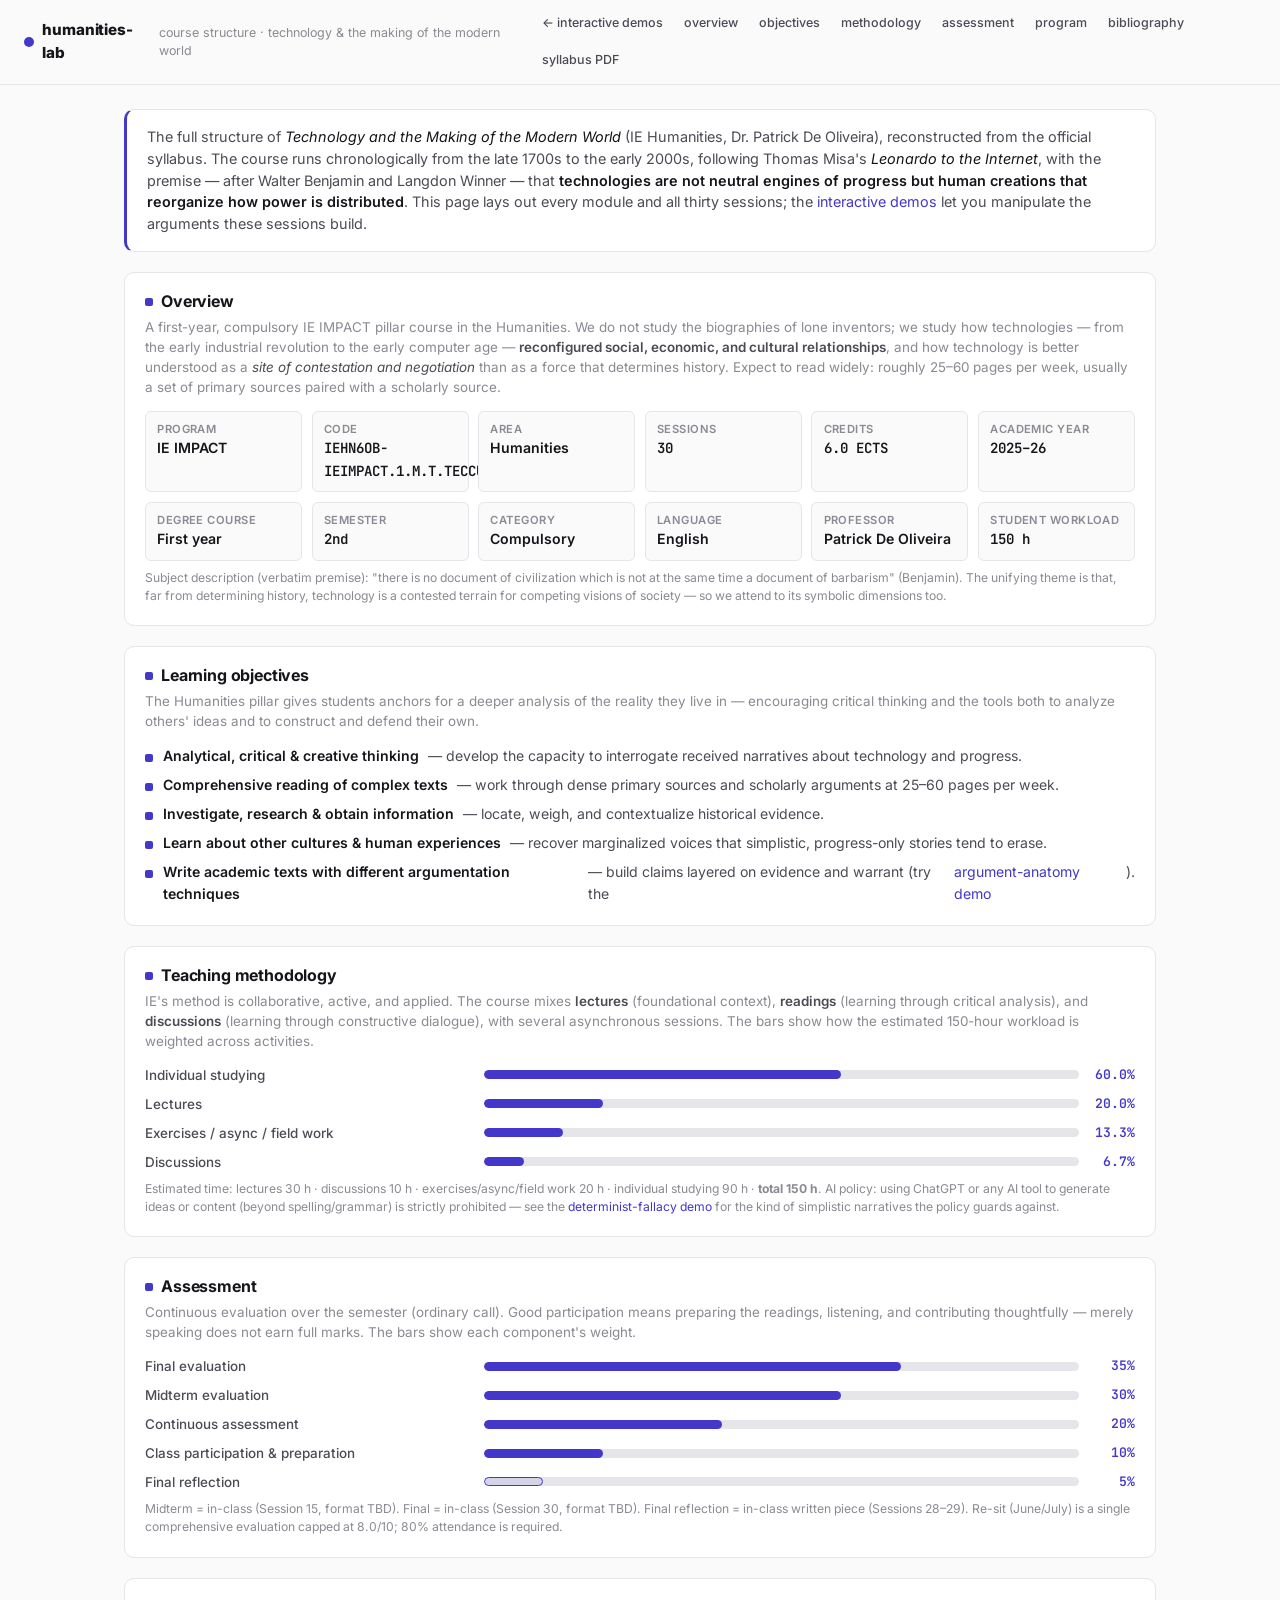
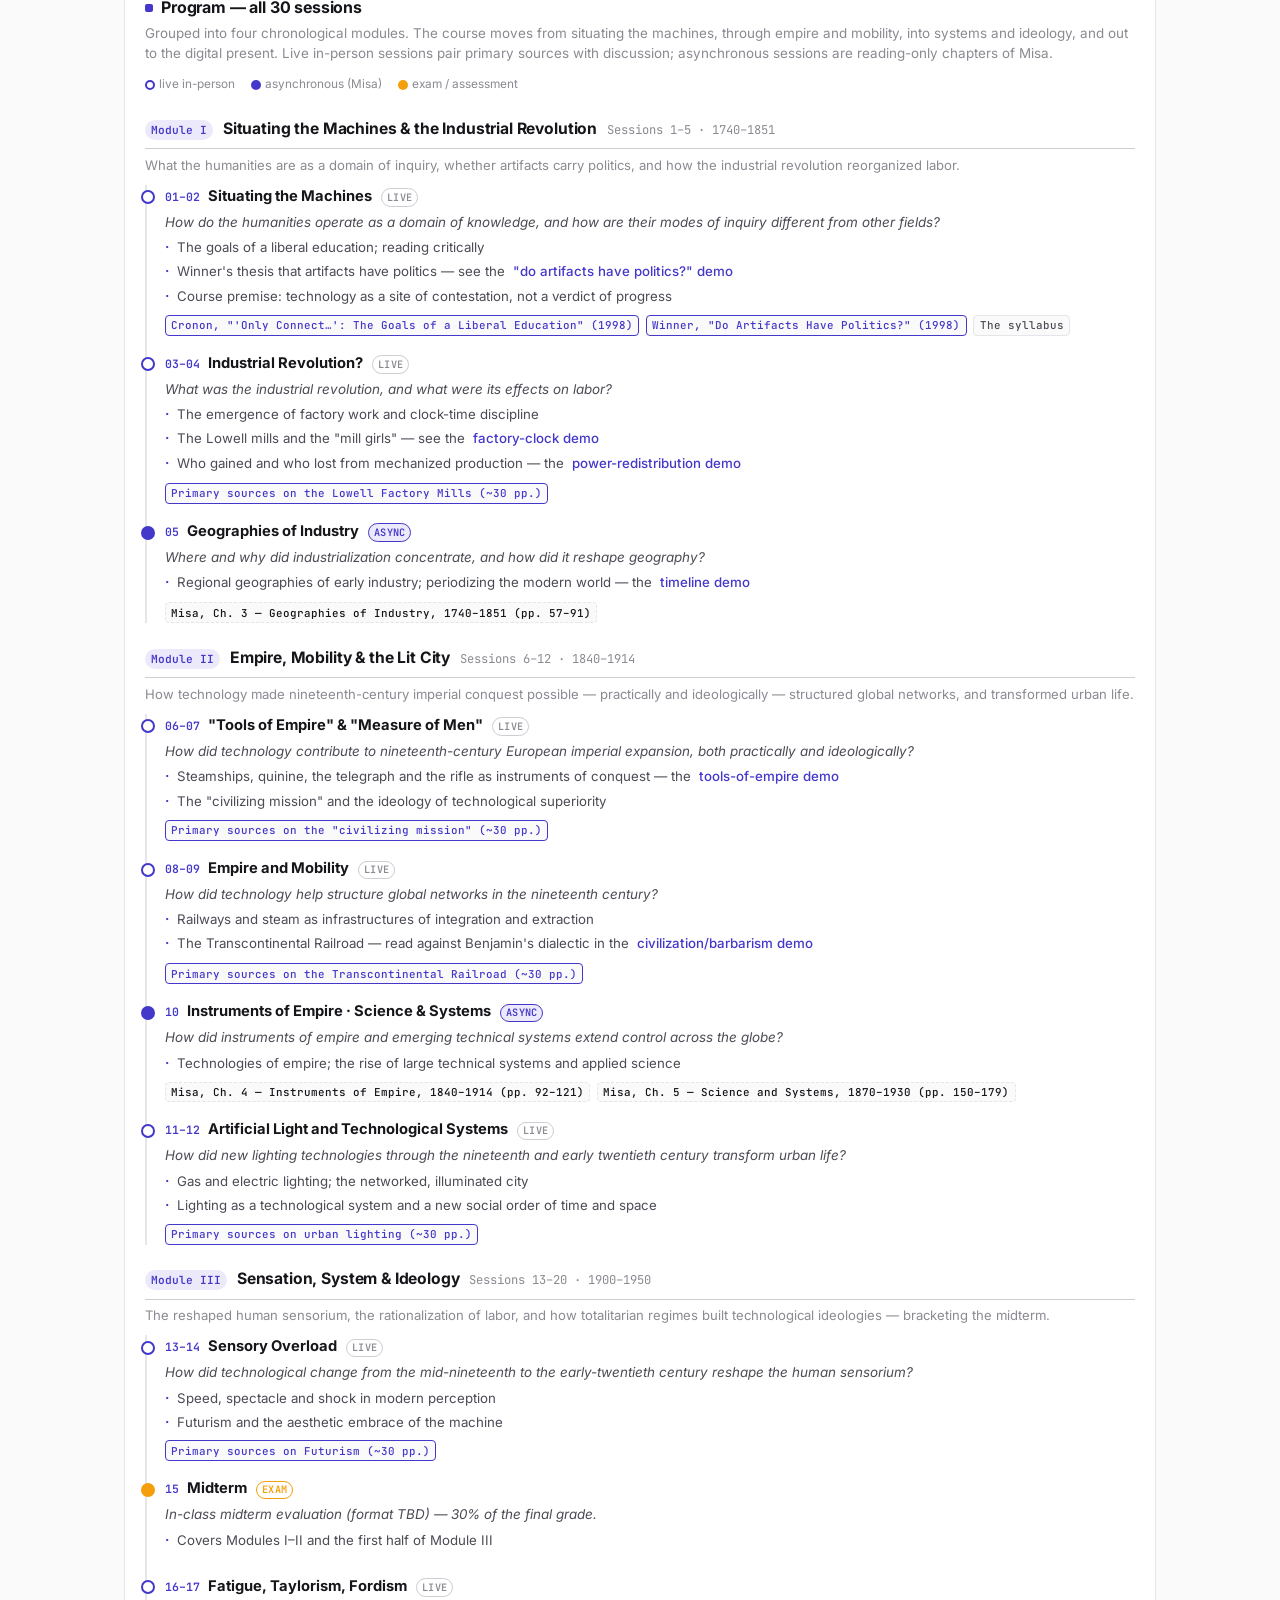
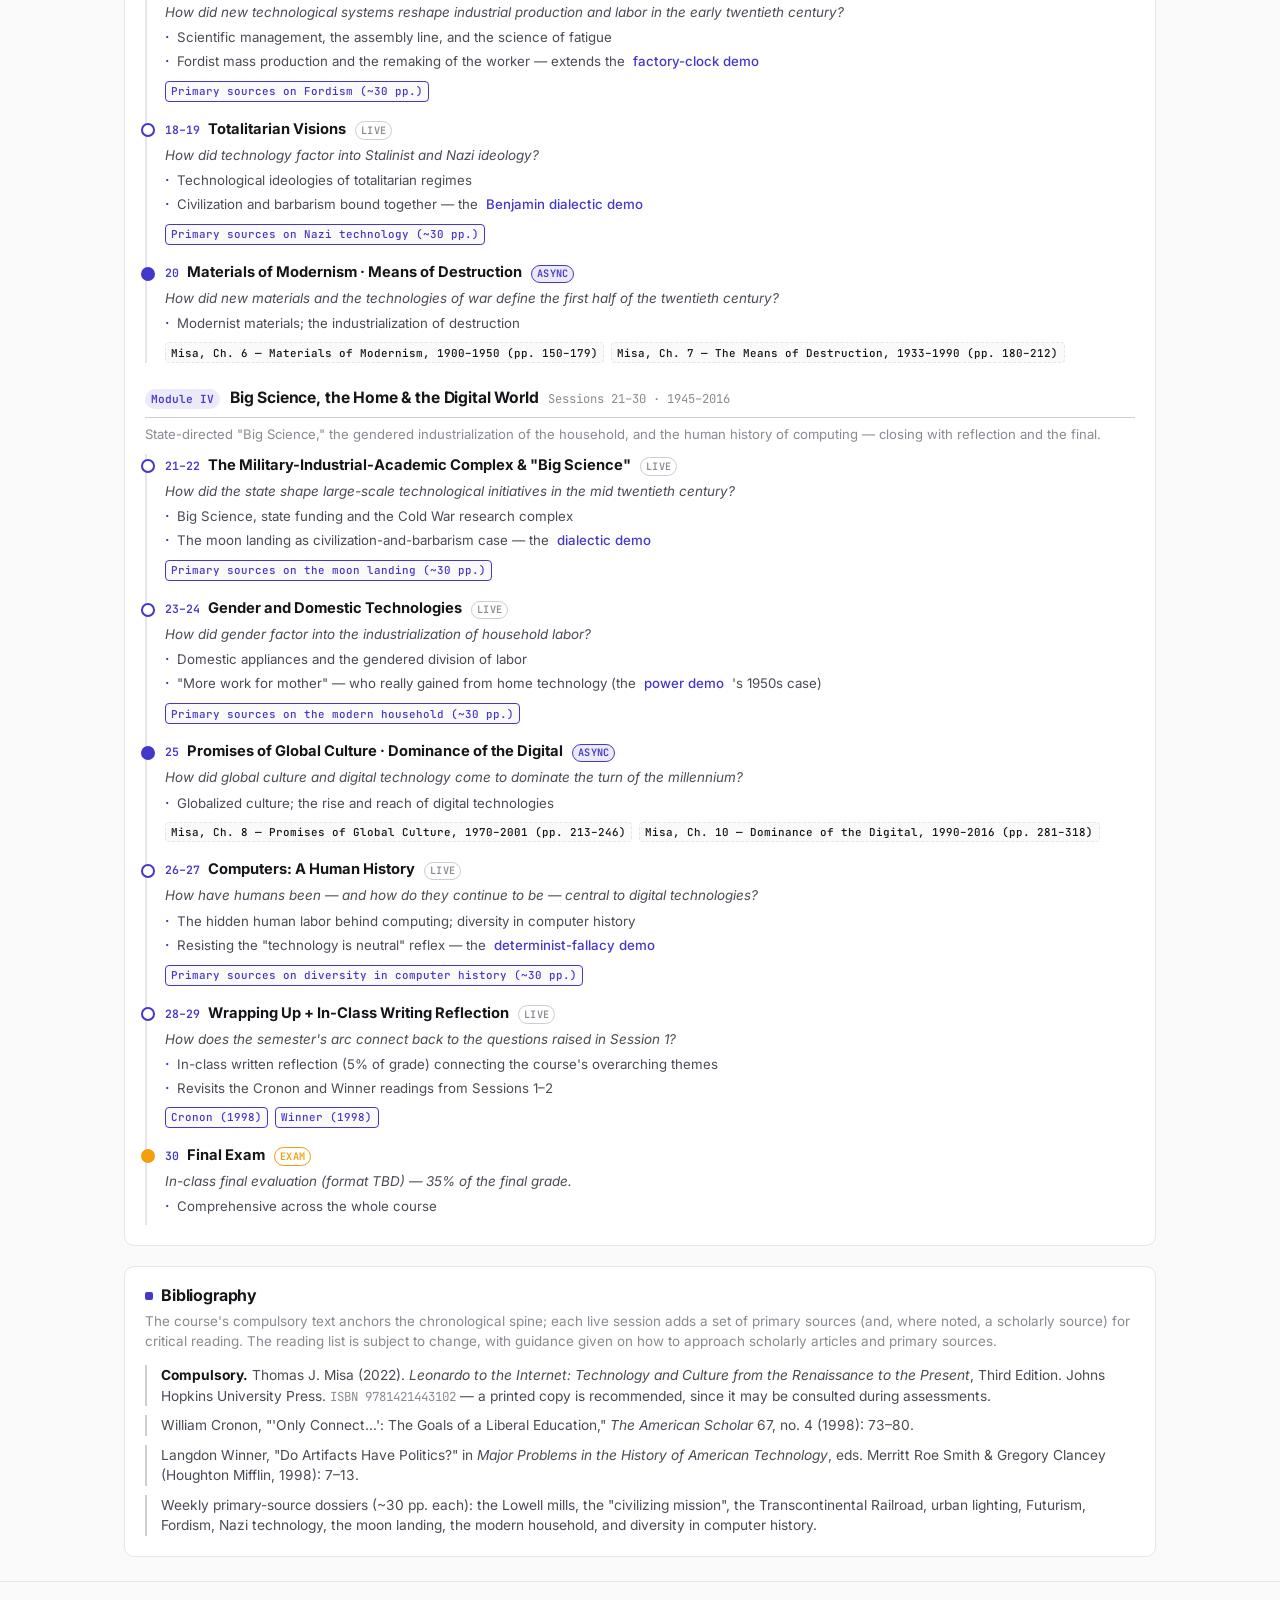
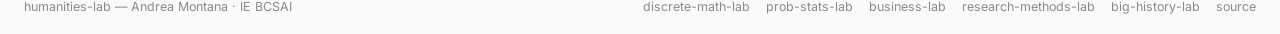
==== course.html @ c7c39fa2 "Add in-depth course-structure page (syllabus-driven)" ====
<!doctype html>
<html lang="en">
  <head>
    <meta charset="UTF-8" />
    <meta name="viewport" content="width=device-width, initial-scale=1.0" />
    <meta name="theme-color" content="#4338CA" />
    <link rel="icon" type="image/svg+xml" href="./favicon.svg" />
    <title>humanities-lab · course structure · technology &amp; the making of the modern world</title>

    <link rel="preconnect" href="https://fonts.googleapis.com" />
    <link rel="preconnect" href="https://fonts.gstatic.com" crossorigin />
    <link href="https://fonts.googleapis.com/css2?family=Inter:wght@400;500;600;700;800&family=JetBrains+Mono:wght@400;500;600&display=swap" rel="stylesheet" />

    <link rel="stylesheet" href="./style.css" />

    <style>
      /* ---- course.html — scoped extensions, reusing :root tokens only ---- */
      .meta-grid {
        display: grid;
        grid-template-columns: repeat(auto-fill, minmax(150px, 1fr));
        gap: 0.6rem;
        margin-top: 0.4rem;
      }
      .meta-cell {
        background: var(--bg);
        border: 1px solid var(--rule);
        border-radius: 6px;
        padding: 0.55rem 0.7rem;
      }
      .meta-cell .k {
        display: block; color: var(--muted);
        font-size: 0.7rem; font-weight: 600;
        text-transform: uppercase; letter-spacing: 0.04em;
      }
      .meta-cell .v { color: var(--ink); font-weight: 600; font-size: 0.88rem; }
      .meta-cell .v.mono { font-family: var(--font-mono); }

      .obj-list { margin: 0.4rem 0 0; padding: 0; list-style: none; display: flex; flex-direction: column; gap: 0.5rem; }
      .obj-list li {
        display: flex; gap: 0.6rem; align-items: baseline;
        color: var(--ink-soft); font-size: 0.88rem;
      }
      .obj-list li::before {
        content: ''; flex: 0 0 auto;
        width: 8px; height: 8px; border-radius: 2px;
        background: var(--accent); transform: translateY(1px);
      }
      .obj-list li strong { color: var(--ink); font-weight: 600; }

      /* weighted bars (methodology + assessment) */
      .bars { display: flex; flex-direction: column; gap: 0.55rem; margin-top: 0.3rem; }
      .bar-row { display: grid; grid-template-columns: minmax(140px, 1.1fr) minmax(0, 2fr) auto; gap: 0.7rem; align-items: center; }
      .bar-row .lbl { color: var(--ink-soft); font-size: 0.84rem; font-weight: 500; }
      .bar-track { background: var(--rule); border-radius: 999px; height: 9px; overflow: hidden; }
      .bar-fill { height: 100%; background: var(--accent); border-radius: 999px; }
      .bar-fill.soft { background: var(--accent-soft); border: 1px solid var(--accent); box-sizing: border-box; }
      .bar-row .pct { font-family: var(--font-mono); font-weight: 600; font-size: 0.82rem; color: var(--accent); min-width: 3.4em; text-align: right; }
      .bar-note { color: var(--muted); font-size: 0.76rem; margin: 0.5rem 0 0; }

      .split { display: grid; grid-template-columns: 1fr 1fr; gap: 1.25rem; }
      @media (max-width: 760px) { .split { grid-template-columns: 1fr; } }
      .split h3 { font-size: 0.82rem; font-weight: 700; color: var(--ink); margin: 0 0 0.5rem; letter-spacing: -0.01em; }

      /* module header inside program */
      .module { margin-top: 1.4rem; }
      .module:first-of-type { margin-top: 0.6rem; }
      .module-head {
        display: flex; align-items: baseline; gap: 0.6rem; flex-wrap: wrap;
        padding-bottom: 0.5rem; margin-bottom: 0.4rem;
        border-bottom: 1px solid var(--rule-h);
      }
      .module-head .mnum {
        font-family: var(--font-mono); font-size: 0.7rem; font-weight: 600;
        color: var(--accent); background: var(--accent-soft);
        padding: 0.15em 0.55em; border-radius: 999px;
      }
      .module-head h3 { font-size: 0.98rem; font-weight: 700; color: var(--ink); margin: 0; letter-spacing: -0.01em; }
      .module-head .mspan { color: var(--muted); font-size: 0.76rem; font-family: var(--font-mono); }
      .module-blurb { color: var(--muted); font-size: 0.82rem; margin: 0 0 0.6rem; }

      /* session timeline */
      .timeline { position: relative; margin: 0; padding: 0 0 0 1.1rem; border-left: 2px solid var(--rule); display: flex; flex-direction: column; gap: 1rem; }
      .sess { position: relative; }
      .sess::before {
        content: ''; position: absolute; left: calc(-1.1rem - 6px); top: 0.35rem;
        width: 10px; height: 10px; border-radius: 999px;
        background: var(--paper); border: 2px solid var(--accent);
      }
      .sess.async::before { background: var(--accent); }
      .sess.exam::before { border-color: var(--warn); background: var(--warn); }
      .sess-head { display: flex; align-items: baseline; gap: 0.55rem; flex-wrap: wrap; }
      .sess-num { font-family: var(--font-mono); font-size: 0.72rem; font-weight: 600; color: var(--accent); }
      .sess-title { font-size: 0.92rem; font-weight: 700; color: var(--ink); }
      .sess-mode {
        font-family: var(--font-mono); font-size: 0.64rem; font-weight: 600;
        text-transform: uppercase; letter-spacing: 0.04em;
        color: var(--muted); border: 1px solid var(--rule-h);
        padding: 0.05em 0.45em; border-radius: 999px;
      }
      .sess-mode.async { color: var(--accent); border-color: var(--accent); background: var(--accent-soft); }
      .sess-mode.exam { color: var(--warn); border-color: var(--warn); }
      .sess-q { color: var(--ink-soft); font-size: 0.84rem; font-style: italic; margin: 0.3rem 0 0.4rem; }
      .topic-list { margin: 0.3rem 0 0.5rem; padding: 0; list-style: none; display: flex; flex-direction: column; gap: 0.25rem; }
      .topic-list li { display: flex; gap: 0.5rem; align-items: baseline; color: var(--ink-soft); font-size: 0.83rem; }
      .topic-list li::before { content: '·'; color: var(--accent); font-weight: 700; }
      .topic-list li a { font-weight: 500; }
      .tags { display: flex; gap: 0.4rem; flex-wrap: wrap; margin-top: 0.35rem; }
      .rtag {
        font-family: var(--font-mono); font-size: 0.68rem; font-weight: 500;
        color: var(--ink-soft); background: var(--bg);
        border: 1px solid var(--rule); border-radius: 4px;
        padding: 0.12em 0.5em;
      }
      .rtag.primary { color: var(--accent); border-color: var(--accent); }
      .rtag.misa { color: var(--ink); border-style: dashed; }

      .legend { display: flex; gap: 1rem; flex-wrap: wrap; margin-top: 0.2rem; }
      .legend span { display: inline-flex; align-items: center; gap: 0.35em; color: var(--muted); font-size: 0.74rem; }
      .legend .swatch { width: 10px; height: 10px; border-radius: 999px; }

      .biblio { margin: 0.3rem 0 0; padding: 0; list-style: none; display: flex; flex-direction: column; gap: 0.55rem; }
      .biblio li { color: var(--ink-soft); font-size: 0.86rem; padding-left: 0.9rem; border-left: 2px solid var(--rule-h); }
      .biblio li strong { color: var(--ink); }
      .biblio .isbn { font-family: var(--font-mono); color: var(--muted); font-size: 0.78rem; }
    </style>
  </head>
  <body>
    <header>
      <div class="title">
        <span class="dot"></span><strong>humanities-lab</strong>
        <span class="sub">course structure · technology &amp; the making of the modern world</span>
      </div>
      <nav>
        <a href="./index.html">← interactive demos</a>
        <a href="#overview">overview</a>
        <a href="#objectives">objectives</a>
        <a href="#methodology">methodology</a>
        <a href="#assessment">assessment</a>
        <a href="#program">program</a>
        <a href="#bibliography">bibliography</a>
        <a href="./SYLLABUS.pdf" target="_blank">syllabus PDF</a>
      </nav>
    </header>

    <main>
      <p class="intro">
        The full structure of <em>Technology and the Making of the Modern World</em>
        (IE Humanities, Dr. Patrick De Oliveira), reconstructed from the official syllabus.
        The course runs chronologically from the late 1700s to the early 2000s, following Thomas Misa's
        <em>Leonardo to the Internet</em>, with the premise — after Walter Benjamin and Langdon Winner — that
        <strong>technologies are not neutral engines of progress but human creations that reorganize how power is distributed</strong>.
        This page lays out every module and all thirty sessions; the
        <a href="./index.html">interactive demos</a> let you manipulate the arguments these sessions build.
      </p>

      <!-- (a) OVERVIEW + META ------------------------------------------------ -->
      <section class="demo" id="overview">
        <h2>Overview</h2>
        <p class="cap">A first-year, compulsory IE IMPACT pillar course in the Humanities. We do not study the
          biographies of lone inventors; we study how technologies — from the early industrial revolution to the
          early computer age — <strong>reconfigured social, economic, and cultural relationships</strong>, and how
          technology is better understood as a <em>site of contestation and negotiation</em> than as a force that
          determines history. Expect to read widely: roughly 25–60 pages per week, usually a set of primary
          sources paired with a scholarly source.</p>
        <div class="meta-grid">
          <div class="meta-cell"><span class="k">Program</span><span class="v">IE IMPACT</span></div>
          <div class="meta-cell"><span class="k">Code</span><span class="v mono">IEHN6OB-IEIMPACT.1.M.T.TECCUL</span></div>
          <div class="meta-cell"><span class="k">Area</span><span class="v">Humanities</span></div>
          <div class="meta-cell"><span class="k">Sessions</span><span class="v mono">30</span></div>
          <div class="meta-cell"><span class="k">Credits</span><span class="v mono">6.0 ECTS</span></div>
          <div class="meta-cell"><span class="k">Academic year</span><span class="v mono">2025–26</span></div>
          <div class="meta-cell"><span class="k">Degree course</span><span class="v">First year</span></div>
          <div class="meta-cell"><span class="k">Semester</span><span class="v mono">2nd</span></div>
          <div class="meta-cell"><span class="k">Category</span><span class="v">Compulsory</span></div>
          <div class="meta-cell"><span class="k">Language</span><span class="v">English</span></div>
          <div class="meta-cell"><span class="k">Professor</span><span class="v">Patrick De Oliveira</span></div>
          <div class="meta-cell"><span class="k">Student workload</span><span class="v mono">150 h</span></div>
        </div>
        <p class="bar-note">Subject description (verbatim premise): "there is no document of civilization which is not at
          the same time a document of barbarism" (Benjamin). The unifying theme is that, far from determining history,
          technology is a contested terrain for competing visions of society — so we attend to its symbolic dimensions too.</p>
      </section>

      <!-- (b) LEARNING OBJECTIVES -------------------------------------------- -->
      <section class="demo" id="objectives">
        <h2>Learning objectives</h2>
        <p class="cap">The Humanities pillar gives students anchors for a deeper analysis of the reality they live in —
          encouraging critical thinking and the tools both to analyze others' ideas and to construct and defend their own.</p>
        <ul class="obj-list">
          <li><strong>Analytical, critical &amp; creative thinking</strong> — develop the capacity to interrogate
            received narratives about technology and progress.</li>
          <li><strong>Comprehensive reading of complex texts</strong> — work through dense primary sources and
            scholarly arguments at 25–60 pages per week.</li>
          <li><strong>Investigate, research &amp; obtain information</strong> — locate, weigh, and contextualize
            historical evidence.</li>
          <li><strong>Learn about other cultures &amp; human experiences</strong> — recover marginalized voices that
            simplistic, progress-only stories tend to erase.</li>
          <li><strong>Write academic texts with different argumentation techniques</strong> — build claims layered on
            evidence and warrant (try the <a href="./index.html#argument">argument-anatomy demo</a>).</li>
        </ul>
      </section>

      <!-- (c) METHODOLOGY + ASSESSMENT --------------------------------------- -->
      <section class="demo" id="methodology">
        <h2>Teaching methodology</h2>
        <p class="cap">IE's method is collaborative, active, and applied. The course mixes <strong>lectures</strong>
          (foundational context), <strong>readings</strong> (learning through critical analysis), and
          <strong>discussions</strong> (learning through constructive dialogue), with several asynchronous sessions.
          The bars show how the estimated 150-hour workload is weighted across activities.</p>
        <div class="bars">
          <div class="bar-row"><span class="lbl">Individual studying</span>
            <div class="bar-track"><div class="bar-fill" style="width:60%"></div></div><span class="pct">60.0%</span></div>
          <div class="bar-row"><span class="lbl">Lectures</span>
            <div class="bar-track"><div class="bar-fill" style="width:20%"></div></div><span class="pct">20.0%</span></div>
          <div class="bar-row"><span class="lbl">Exercises / async / field work</span>
            <div class="bar-track"><div class="bar-fill" style="width:13.3%"></div></div><span class="pct">13.3%</span></div>
          <div class="bar-row"><span class="lbl">Discussions</span>
            <div class="bar-track"><div class="bar-fill" style="width:6.7%"></div></div><span class="pct">6.7%</span></div>
        </div>
        <p class="bar-note">Estimated time: lectures 30 h · discussions 10 h · exercises/async/field work 20 h ·
          individual studying 90 h · <strong>total 150 h</strong>. AI policy: using ChatGPT or any AI tool to generate
          ideas or content (beyond spelling/grammar) is strictly prohibited — see the
          <a href="./index.html#fallacy">determinist-fallacy demo</a> for the kind of simplistic narratives the policy guards against.</p>
      </section>

      <section class="demo" id="assessment">
        <h2>Assessment</h2>
        <p class="cap">Continuous evaluation over the semester (ordinary call). Good participation means preparing the
          readings, listening, and contributing thoughtfully — merely speaking does not earn full marks. The bars show
          each component's weight.</p>
        <div class="bars">
          <div class="bar-row"><span class="lbl">Final evaluation</span>
            <div class="bar-track"><div class="bar-fill" style="width:70%"></div></div><span class="pct">35%</span></div>
          <div class="bar-row"><span class="lbl">Midterm evaluation</span>
            <div class="bar-track"><div class="bar-fill" style="width:60%"></div></div><span class="pct">30%</span></div>
          <div class="bar-row"><span class="lbl">Continuous assessment</span>
            <div class="bar-track"><div class="bar-fill" style="width:40%"></div></div><span class="pct">20%</span></div>
          <div class="bar-row"><span class="lbl">Class participation &amp; preparation</span>
            <div class="bar-track"><div class="bar-fill" style="width:20%"></div></div><span class="pct">10%</span></div>
          <div class="bar-row"><span class="lbl">Final reflection</span>
            <div class="bar-track"><div class="bar-fill soft" style="width:10%"></div></div><span class="pct">5%</span></div>
        </div>
        <p class="bar-note">Midterm = in-class (Session 15, format TBD). Final = in-class (Session 30, format TBD).
          Final reflection = in-class written piece (Sessions 28–29). Re-sit (June/July) is a single comprehensive
          evaluation capped at 8.0/10; 80% attendance is required.</p>
      </section>

      <!-- (d) FULL PROGRAM --------------------------------------------------- -->
      <section class="demo" id="program">
        <h2>Program — all 30 sessions</h2>
        <p class="cap">Grouped into four chronological modules. The course moves from situating the machines, through
          empire and mobility, into systems and ideology, and out to the digital present. Live in-person sessions
          pair primary sources with discussion; asynchronous sessions are reading-only chapters of Misa.</p>
        <div class="legend">
          <span><span class="swatch" style="border:2px solid var(--accent);background:var(--paper)"></span>live in-person</span>
          <span><span class="swatch" style="background:var(--accent)"></span>asynchronous (Misa)</span>
          <span><span class="swatch" style="background:var(--warn)"></span>exam / assessment</span>
        </div>

        <!-- MODULE I -->
        <div class="module">
          <div class="module-head">
            <span class="mnum">Module I</span>
            <h3>Situating the Machines &amp; the Industrial Revolution</h3>
            <span class="mspan">Sessions 1–5 · 1740–1851</span>
          </div>
          <p class="module-blurb">What the humanities are as a domain of inquiry, whether artifacts carry politics, and
            how the industrial revolution reorganized labor.</p>
          <div class="timeline">
            <div class="sess">
              <div class="sess-head"><span class="sess-num">01–02</span><span class="sess-title">Situating the Machines</span><span class="sess-mode">live</span></div>
              <p class="sess-q">How do the humanities operate as a domain of knowledge, and how are their modes of inquiry different from other fields?</p>
              <ul class="topic-list">
                <li>The goals of a liberal education; reading critically</li>
                <li>Winner's thesis that artifacts have politics — see the <a href="./index.html#politics">"do artifacts have politics?" demo</a></li>
                <li>Course premise: technology as a site of contestation, not a verdict of progress</li>
              </ul>
              <div class="tags">
                <span class="rtag primary">Cronon, "'Only Connect…': The Goals of a Liberal Education" (1998)</span>
                <span class="rtag primary">Winner, "Do Artifacts Have Politics?" (1998)</span>
                <span class="rtag">The syllabus</span>
              </div>
            </div>
            <div class="sess">
              <div class="sess-head"><span class="sess-num">03–04</span><span class="sess-title">Industrial Revolution?</span><span class="sess-mode">live</span></div>
              <p class="sess-q">What was the industrial revolution, and what were its effects on labor?</p>
              <ul class="topic-list">
                <li>The emergence of factory work and clock-time discipline</li>
                <li>The Lowell mills and the "mill girls" — see the <a href="./index.html#labor">factory-clock demo</a></li>
                <li>Who gained and who lost from mechanized production — the <a href="./index.html#power">power-redistribution demo</a></li>
              </ul>
              <div class="tags"><span class="rtag primary">Primary sources on the Lowell Factory Mills (~30 pp.)</span></div>
            </div>
            <div class="sess async">
              <div class="sess-head"><span class="sess-num">05</span><span class="sess-title">Geographies of Industry</span><span class="sess-mode async">async</span></div>
              <p class="sess-q">Where and why did industrialization concentrate, and how did it reshape geography?</p>
              <ul class="topic-list">
                <li>Regional geographies of early industry; periodizing the modern world — the <a href="./index.html#timeline">timeline demo</a></li>
              </ul>
              <div class="tags"><span class="rtag misa">Misa, Ch. 3 — Geographies of Industry, 1740–1851 (pp. 57–91)</span></div>
            </div>
          </div>
        </div>

        <!-- MODULE II -->
        <div class="module">
          <div class="module-head">
            <span class="mnum">Module II</span>
            <h3>Empire, Mobility &amp; the Lit City</h3>
            <span class="mspan">Sessions 6–12 · 1840–1914</span>
          </div>
          <p class="module-blurb">How technology made nineteenth-century imperial conquest possible — practically and
            ideologically — structured global networks, and transformed urban life.</p>
          <div class="timeline">
            <div class="sess">
              <div class="sess-head"><span class="sess-num">06–07</span><span class="sess-title">"Tools of Empire" &amp; "Measure of Men"</span><span class="sess-mode">live</span></div>
              <p class="sess-q">How did technology contribute to nineteenth-century European imperial expansion, both practically and ideologically?</p>
              <ul class="topic-list">
                <li>Steamships, quinine, the telegraph and the rifle as instruments of conquest — the <a href="./index.html#empire">tools-of-empire demo</a></li>
                <li>The "civilizing mission" and the ideology of technological superiority</li>
              </ul>
              <div class="tags"><span class="rtag primary">Primary sources on the "civilizing mission" (~30 pp.)</span></div>
            </div>
            <div class="sess">
              <div class="sess-head"><span class="sess-num">08–09</span><span class="sess-title">Empire and Mobility</span><span class="sess-mode">live</span></div>
              <p class="sess-q">How did technology help structure global networks in the nineteenth century?</p>
              <ul class="topic-list">
                <li>Railways and steam as infrastructures of integration and extraction</li>
                <li>The Transcontinental Railroad — read against Benjamin's dialectic in the <a href="./index.html#dialectic">civilization/barbarism demo</a></li>
              </ul>
              <div class="tags"><span class="rtag primary">Primary sources on the Transcontinental Railroad (~30 pp.)</span></div>
            </div>
            <div class="sess async">
              <div class="sess-head"><span class="sess-num">10</span><span class="sess-title">Instruments of Empire · Science &amp; Systems</span><span class="sess-mode async">async</span></div>
              <p class="sess-q">How did instruments of empire and emerging technical systems extend control across the globe?</p>
              <ul class="topic-list">
                <li>Technologies of empire; the rise of large technical systems and applied science</li>
              </ul>
              <div class="tags">
                <span class="rtag misa">Misa, Ch. 4 — Instruments of Empire, 1840–1914 (pp. 92–121)</span>
                <span class="rtag misa">Misa, Ch. 5 — Science and Systems, 1870–1930 (pp. 150–179)</span>
              </div>
            </div>
            <div class="sess">
              <div class="sess-head"><span class="sess-num">11–12</span><span class="sess-title">Artificial Light and Technological Systems</span><span class="sess-mode">live</span></div>
              <p class="sess-q">How did new lighting technologies through the nineteenth and early twentieth century transform urban life?</p>
              <ul class="topic-list">
                <li>Gas and electric lighting; the networked, illuminated city</li>
                <li>Lighting as a technological system and a new social order of time and space</li>
              </ul>
              <div class="tags"><span class="rtag primary">Primary sources on urban lighting (~30 pp.)</span></div>
            </div>
          </div>
        </div>

        <!-- MODULE III -->
        <div class="module">
          <div class="module-head">
            <span class="mnum">Module III</span>
            <h3>Sensation, System &amp; Ideology</h3>
            <span class="mspan">Sessions 13–20 · 1900–1950</span>
          </div>
          <p class="module-blurb">The reshaped human sensorium, the rationalization of labor, and how totalitarian
            regimes built technological ideologies — bracketing the midterm.</p>
          <div class="timeline">
            <div class="sess">
              <div class="sess-head"><span class="sess-num">13–14</span><span class="sess-title">Sensory Overload</span><span class="sess-mode">live</span></div>
              <p class="sess-q">How did technological change from the mid-nineteenth to the early-twentieth century reshape the human sensorium?</p>
              <ul class="topic-list">
                <li>Speed, spectacle and shock in modern perception</li>
                <li>Futurism and the aesthetic embrace of the machine</li>
              </ul>
              <div class="tags"><span class="rtag primary">Primary sources on Futurism (~30 pp.)</span></div>
            </div>
            <div class="sess exam">
              <div class="sess-head"><span class="sess-num">15</span><span class="sess-title">Midterm</span><span class="sess-mode exam">exam</span></div>
              <p class="sess-q">In-class midterm evaluation (format TBD) — 30% of the final grade.</p>
              <ul class="topic-list">
                <li>Covers Modules I–II and the first half of Module III</li>
              </ul>
            </div>
            <div class="sess">
              <div class="sess-head"><span class="sess-num">16–17</span><span class="sess-title">Fatigue, Taylorism, Fordism</span><span class="sess-mode">live</span></div>
              <p class="sess-q">How did new technological systems reshape industrial production and labor in the early twentieth century?</p>
              <ul class="topic-list">
                <li>Scientific management, the assembly line, and the science of fatigue</li>
                <li>Fordist mass production and the remaking of the worker — extends the <a href="./index.html#labor">factory-clock demo</a></li>
              </ul>
              <div class="tags"><span class="rtag primary">Primary sources on Fordism (~30 pp.)</span></div>
            </div>
            <div class="sess">
              <div class="sess-head"><span class="sess-num">18–19</span><span class="sess-title">Totalitarian Visions</span><span class="sess-mode">live</span></div>
              <p class="sess-q">How did technology factor into Stalinist and Nazi ideology?</p>
              <ul class="topic-list">
                <li>Technological ideologies of totalitarian regimes</li>
                <li>Civilization and barbarism bound together — the <a href="./index.html#dialectic">Benjamin dialectic demo</a></li>
              </ul>
              <div class="tags"><span class="rtag primary">Primary sources on Nazi technology (~30 pp.)</span></div>
            </div>
            <div class="sess async">
              <div class="sess-head"><span class="sess-num">20</span><span class="sess-title">Materials of Modernism · Means of Destruction</span><span class="sess-mode async">async</span></div>
              <p class="sess-q">How did new materials and the technologies of war define the first half of the twentieth century?</p>
              <ul class="topic-list">
                <li>Modernist materials; the industrialization of destruction</li>
              </ul>
              <div class="tags">
                <span class="rtag misa">Misa, Ch. 6 — Materials of Modernism, 1900–1950 (pp. 150–179)</span>
                <span class="rtag misa">Misa, Ch. 7 — The Means of Destruction, 1933–1990 (pp. 180–212)</span>
              </div>
            </div>
          </div>
        </div>

        <!-- MODULE IV -->
        <div class="module">
          <div class="module-head">
            <span class="mnum">Module IV</span>
            <h3>Big Science, the Home &amp; the Digital World</h3>
            <span class="mspan">Sessions 21–30 · 1945–2016</span>
          </div>
          <p class="module-blurb">State-directed "Big Science," the gendered industrialization of the household, and the
            human history of computing — closing with reflection and the final.</p>
          <div class="timeline">
            <div class="sess">
              <div class="sess-head"><span class="sess-num">21–22</span><span class="sess-title">The Military-Industrial-Academic Complex &amp; "Big Science"</span><span class="sess-mode">live</span></div>
              <p class="sess-q">How did the state shape large-scale technological initiatives in the mid twentieth century?</p>
              <ul class="topic-list">
                <li>Big Science, state funding and the Cold War research complex</li>
                <li>The moon landing as civilization-and-barbarism case — the <a href="./index.html#dialectic">dialectic demo</a></li>
              </ul>
              <div class="tags"><span class="rtag primary">Primary sources on the moon landing (~30 pp.)</span></div>
            </div>
            <div class="sess">
              <div class="sess-head"><span class="sess-num">23–24</span><span class="sess-title">Gender and Domestic Technologies</span><span class="sess-mode">live</span></div>
              <p class="sess-q">How did gender factor into the industrialization of household labor?</p>
              <ul class="topic-list">
                <li>Domestic appliances and the gendered division of labor</li>
                <li>"More work for mother" — who really gained from home technology (the <a href="./index.html#power">power demo</a>'s 1950s case)</li>
              </ul>
              <div class="tags"><span class="rtag primary">Primary sources on the modern household (~30 pp.)</span></div>
            </div>
            <div class="sess async">
              <div class="sess-head"><span class="sess-num">25</span><span class="sess-title">Promises of Global Culture · Dominance of the Digital</span><span class="sess-mode async">async</span></div>
              <p class="sess-q">How did global culture and digital technology come to dominate the turn of the millennium?</p>
              <ul class="topic-list">
                <li>Globalized culture; the rise and reach of digital technologies</li>
              </ul>
              <div class="tags">
                <span class="rtag misa">Misa, Ch. 8 — Promises of Global Culture, 1970–2001 (pp. 213–246)</span>
                <span class="rtag misa">Misa, Ch. 10 — Dominance of the Digital, 1990–2016 (pp. 281–318)</span>
              </div>
            </div>
            <div class="sess">
              <div class="sess-head"><span class="sess-num">26–27</span><span class="sess-title">Computers: A Human History</span><span class="sess-mode">live</span></div>
              <p class="sess-q">How have humans been — and how do they continue to be — central to digital technologies?</p>
              <ul class="topic-list">
                <li>The hidden human labor behind computing; diversity in computer history</li>
                <li>Resisting the "technology is neutral" reflex — the <a href="./index.html#fallacy">determinist-fallacy demo</a></li>
              </ul>
              <div class="tags"><span class="rtag primary">Primary sources on diversity in computer history (~30 pp.)</span></div>
            </div>
            <div class="sess">
              <div class="sess-head"><span class="sess-num">28–29</span><span class="sess-title">Wrapping Up + In-Class Writing Reflection</span><span class="sess-mode">live</span></div>
              <p class="sess-q">How does the semester's arc connect back to the questions raised in Session 1?</p>
              <ul class="topic-list">
                <li>In-class written reflection (5% of grade) connecting the course's overarching themes</li>
                <li>Revisits the Cronon and Winner readings from Sessions 1–2</li>
              </ul>
              <div class="tags">
                <span class="rtag primary">Cronon (1998)</span>
                <span class="rtag primary">Winner (1998)</span>
              </div>
            </div>
            <div class="sess exam">
              <div class="sess-head"><span class="sess-num">30</span><span class="sess-title">Final Exam</span><span class="sess-mode exam">exam</span></div>
              <p class="sess-q">In-class final evaluation (format TBD) — 35% of the final grade.</p>
              <ul class="topic-list">
                <li>Comprehensive across the whole course</li>
              </ul>
            </div>
          </div>
        </div>
      </section>

      <!-- BIBLIOGRAPHY ------------------------------------------------------- -->
      <section class="demo" id="bibliography">
        <h2>Bibliography</h2>
        <p class="cap">The course's compulsory text anchors the chronological spine; each live session adds a set of
          primary sources (and, where noted, a scholarly source) for critical reading. The reading list is subject to
          change, with guidance given on how to approach scholarly articles and primary sources.</p>
        <ul class="biblio">
          <li><strong>Compulsory.</strong> Thomas J. Misa (2022). <em>Leonardo to the Internet: Technology and Culture
            from the Renaissance to the Present</em>, Third Edition. Johns Hopkins University Press.
            <span class="isbn">ISBN 9781421443102</span> — a printed copy is recommended, since it may be consulted during assessments.</li>
          <li>William Cronon, "'Only Connect…': The Goals of a Liberal Education," <em>The American Scholar</em> 67, no. 4 (1998): 73–80.</li>
          <li>Langdon Winner, "Do Artifacts Have Politics?" in <em>Major Problems in the History of American Technology</em>,
            eds. Merritt Roe Smith &amp; Gregory Clancey (Houghton Mifflin, 1998): 7–13.</li>
          <li>Weekly primary-source dossiers (~30 pp. each): the Lowell mills, the "civilizing mission", the
            Transcontinental Railroad, urban lighting, Futurism, Fordism, Nazi technology, the moon landing,
            the modern household, and diversity in computer history.</li>
        </ul>
      </section>
    </main>

    <footer>
      <span>humanities-lab — Andrea Montana · IE BCSAI</span>
      <span class="more">
        <a href="https://github.com/andreaisabelmontana/discrete-math-lab" target="_blank">discrete-math-lab</a>
        <a href="https://github.com/andreaisabelmontana/prob-stats-lab" target="_blank">prob-stats-lab</a>
        <a href="https://github.com/andreaisabelmontana/business-lab" target="_blank">business-lab</a>
        <a href="https://github.com/andreaisabelmontana/research-methods-lab" target="_blank">research-methods-lab</a>
        <a href="https://github.com/andreaisabelmontana/big-history-lab" target="_blank">big-history-lab</a>
        <a href="https://github.com/andreaisabelmontana/humanities-lab" target="_blank">source</a>
      </span>
    </footer>
  </body>
</html>
---- style.css ----
/* ============================================================
   humanities-lab · the *-lab series design language.
   Minimal: paper white, charcoal ink, one accent, monospace numerics.
   ============================================================ */
:root {
  --bg:       #FAFAFA;
  --paper:    #FFFFFF;
  --ink:      #15151A;
  --ink-soft: #4B4B55;
  --muted:    #8A8A92;
  --rule:     #E5E5EA;
  --rule-h:   #CDCDD4;
  --accent:   #4338CA;
  --accent-soft: rgba(67, 56, 202, 0.10);
  --good:     #16A34A;
  --warn:     #F59E0B;
  --bad:      #DC2626;

  --font-sans: 'Inter', -apple-system, BlinkMacSystemFont, 'Segoe UI', Roboto, sans-serif;
  --font-mono: 'JetBrains Mono', ui-monospace, Menlo, Consolas, monospace;
}

* { box-sizing: border-box; }
html, body { margin: 0; padding: 0; background: var(--bg); color: var(--ink); font-family: var(--font-sans); -webkit-font-smoothing: antialiased; }
body { font-size: 15px; line-height: 1.5; }

a { color: var(--accent); text-decoration: none; border-bottom: 1px dotted transparent; transition: border-color 120ms; }
a:hover { border-bottom-color: var(--accent); }

/* HEADER */
header {
  position: sticky; top: 0; z-index: 30;
  display: flex; align-items: center; justify-content: space-between;
  gap: 1rem; padding: 0.75rem 1.5rem;
  background: rgba(250,250,250,0.92);
  backdrop-filter: saturate(140%) blur(8px);
  border-bottom: 1px solid var(--rule);
}
.title { display: flex; align-items: center; gap: 0.55rem; font-size: 0.95rem; }
.title .dot { width: 10px; height: 10px; border-radius: 999px; background: var(--accent); }
.title strong { font-weight: 800; letter-spacing: -0.01em; }
.title .sub { color: var(--muted); font-size: 0.78rem; }
nav { display: flex; gap: 0.85rem; flex-wrap: wrap; }
nav a {
  color: var(--ink-soft); font-size: 0.78rem; font-weight: 500;
  padding: 0.15em 0.3em;
  border-bottom: 1px dotted transparent;
}
nav a:hover { color: var(--accent); border-bottom-color: var(--accent); }

main { max-width: 1080px; margin: 0 auto; padding: 1.5rem; display: flex; flex-direction: column; gap: 1.25rem; }

/* INTRO */
.intro {
  background: var(--paper);
  border: 1px solid var(--rule);
  border-left: 3px solid var(--accent);
  border-radius: 10px;
  padding: 1rem 1.25rem;
  margin: 0;
  color: var(--ink-soft);
  font-size: 0.9rem;
}
.intro strong { color: var(--ink); font-weight: 600; }
.intro em { color: var(--ink); }

/* DEMO CARD */
.demo {
  background: var(--paper);
  border: 1px solid var(--rule);
  border-radius: 10px;
  padding: 1rem 1.25rem 1.25rem;
}
.demo h2 {
  font-size: 1rem; font-weight: 700; letter-spacing: -0.01em;
  margin: 0 0 0.25rem;
  color: var(--ink);
}
.demo h2::before {
  content: ''; display: inline-block;
  width: 8px; height: 8px; border-radius: 2px;
  background: var(--accent);
  margin-right: 0.5em; transform: translateY(-1px);
}
.cap { color: var(--muted); font-size: 0.84rem; margin: 0 0 0.85rem; }
.cap strong { color: var(--ink-soft); font-weight: 600; }
.cap em { color: var(--ink-soft); }

.row {
  display: grid; grid-template-columns: minmax(0, 1.5fr) minmax(220px, 1fr);
  gap: 1rem;
}
@media (max-width: 760px) { .row { grid-template-columns: 1fr; } }

.canvas-wrap {
  background: var(--paper);
  border: 1px solid var(--rule);
  border-radius: 6px;
  overflow: hidden;
}
canvas { display: block; width: 100%; height: auto; }

.ctrls {
  display: flex; flex-direction: column; gap: 0.65rem;
  font-size: 0.84rem;
}
.ctrls label {
  display: flex; flex-direction: column; gap: 0.25rem;
  color: var(--ink-soft);
  font-weight: 500;
}
.ctrls label .mono { color: var(--ink); font-weight: 600; font-size: 0.86rem; }
.ctrls label.check {
  flex-direction: row; align-items: center; gap: 0.4em; cursor: pointer;
}

select, input[type=range], input[type=text], button.btn {
  font-family: inherit; font-size: 0.86rem;
}
select, input[type=text] {
  padding: 0.4em 0.6em;
  border: 1px solid var(--rule-h);
  border-radius: 4px;
  background: var(--paper);
  color: var(--ink);
}
input[type=text] { font-family: var(--font-mono); width: 100%; }
select:focus, input[type=text]:focus { outline: none; border-color: var(--accent); }

.hint { color: var(--muted); font-size: 0.76rem; margin: 0.2rem 0 0; min-height: 1em; }
.hint.err { color: var(--bad); }

input[type=range] {
  -webkit-appearance: none; appearance: none;
  width: 100%; height: 4px;
  background: var(--rule);
  border-radius: 999px;
}
input[type=range]::-webkit-slider-thumb,
input[type=range]::-moz-range-thumb {
  -webkit-appearance: none; appearance: none;
  width: 14px; height: 14px; border-radius: 999px;
  background: var(--accent); border: 0; cursor: pointer;
}

button.btn {
  background: var(--accent); color: #fff; border: 0;
  padding: 0.45em 0.85em; border-radius: 4px; cursor: pointer;
  font-weight: 600;
}
button.btn:hover { filter: brightness(0.92); }
button.btn:active { transform: translateY(1px); }

.readout {
  display: flex; justify-content: space-between; align-items: baseline;
  font-size: 0.82rem;
  padding-top: 0.2rem;
  border-top: 1px dotted var(--rule);
}
.readout span { color: var(--muted); }
.readout strong { color: var(--ink); font-weight: 700; }
.readout strong.big { font-size: 1.15rem; color: var(--accent); }

.mono { font-family: var(--font-mono); font-weight: 500; }

/* REASONING WIDGETS (text-based demos: sorting / classification) */
.reasoning { display: flex; flex-direction: column; gap: 0.85rem; }
.prompt-card {
  background: var(--bg);
  border: 1px solid var(--rule);
  border-left: 3px solid var(--accent);
  border-radius: 8px;
  padding: 0.85rem 1rem;
}
.prompt-card .tag {
  display: inline-block;
  font-family: var(--font-mono);
  font-size: 0.7rem; font-weight: 600;
  color: var(--accent);
  background: var(--accent-soft);
  padding: 0.1em 0.5em; border-radius: 999px;
  margin-bottom: 0.5rem;
}
.prompt-card .claim {
  margin: 0; color: var(--ink);
  font-size: 0.95rem; line-height: 1.5;
}
.prompt-card .claim .who { color: var(--muted); font-style: italic; font-size: 0.82rem; }

.choices { display: flex; flex-direction: column; gap: 0.5rem; }
@media (min-width: 620px) {
  .choices { display: grid; grid-template-columns: 1fr 1fr; }
}
.choice {
  font-family: inherit; font-size: 0.84rem; text-align: left;
  background: var(--paper);
  border: 1px solid var(--rule-h);
  border-radius: 6px;
  padding: 0.55em 0.75em;
  color: var(--ink-soft); cursor: pointer;
  transition: border-color 120ms, background 120ms, color 120ms;
}
.choice:hover { border-color: var(--accent); color: var(--ink); }
.choice.correct { border-color: var(--good); background: rgba(22,163,74,0.10); color: var(--good); font-weight: 600; }
.choice.wrong   { border-color: var(--bad);  background: rgba(220,38,38,0.08);  color: var(--bad);  font-weight: 600; }
.choice.muted   { opacity: 0.5; }
.choice:disabled { cursor: default; }

.feedback {
  margin: 0; font-size: 0.84rem; line-height: 1.5;
  color: var(--ink-soft);
  min-height: 2.5em;
  padding: 0.5rem 0.75rem;
  border-radius: 6px;
  background: var(--bg);
  border: 1px dashed var(--rule-h);
}
.feedback.good { color: var(--good); border-color: var(--good); border-style: solid; background: rgba(22,163,74,0.06); }
.feedback.bad  { color: var(--bad);  border-color: var(--bad);  border-style: solid; background: rgba(220,38,38,0.05); }
.feedback strong { color: var(--ink); }

.reasoning-foot {
  display: flex; align-items: center; justify-content: space-between; gap: 1rem;
}
.reasoning-foot .readout { border-top: 0; padding-top: 0; }

/* FOOTER */
footer {
  border-top: 1px solid var(--rule);
  padding: 1rem 1.5rem;
  display: flex; justify-content: space-between;
  font-size: 0.78rem;
  color: var(--muted);
  flex-wrap: wrap; gap: 0.5rem;
}
footer .more { display: flex; gap: 1rem; flex-wrap: wrap; }
footer a { color: var(--muted); }
footer a:hover { color: var(--accent); }

/* KaTeX shrink */
.katex { font-size: 0.95em; }
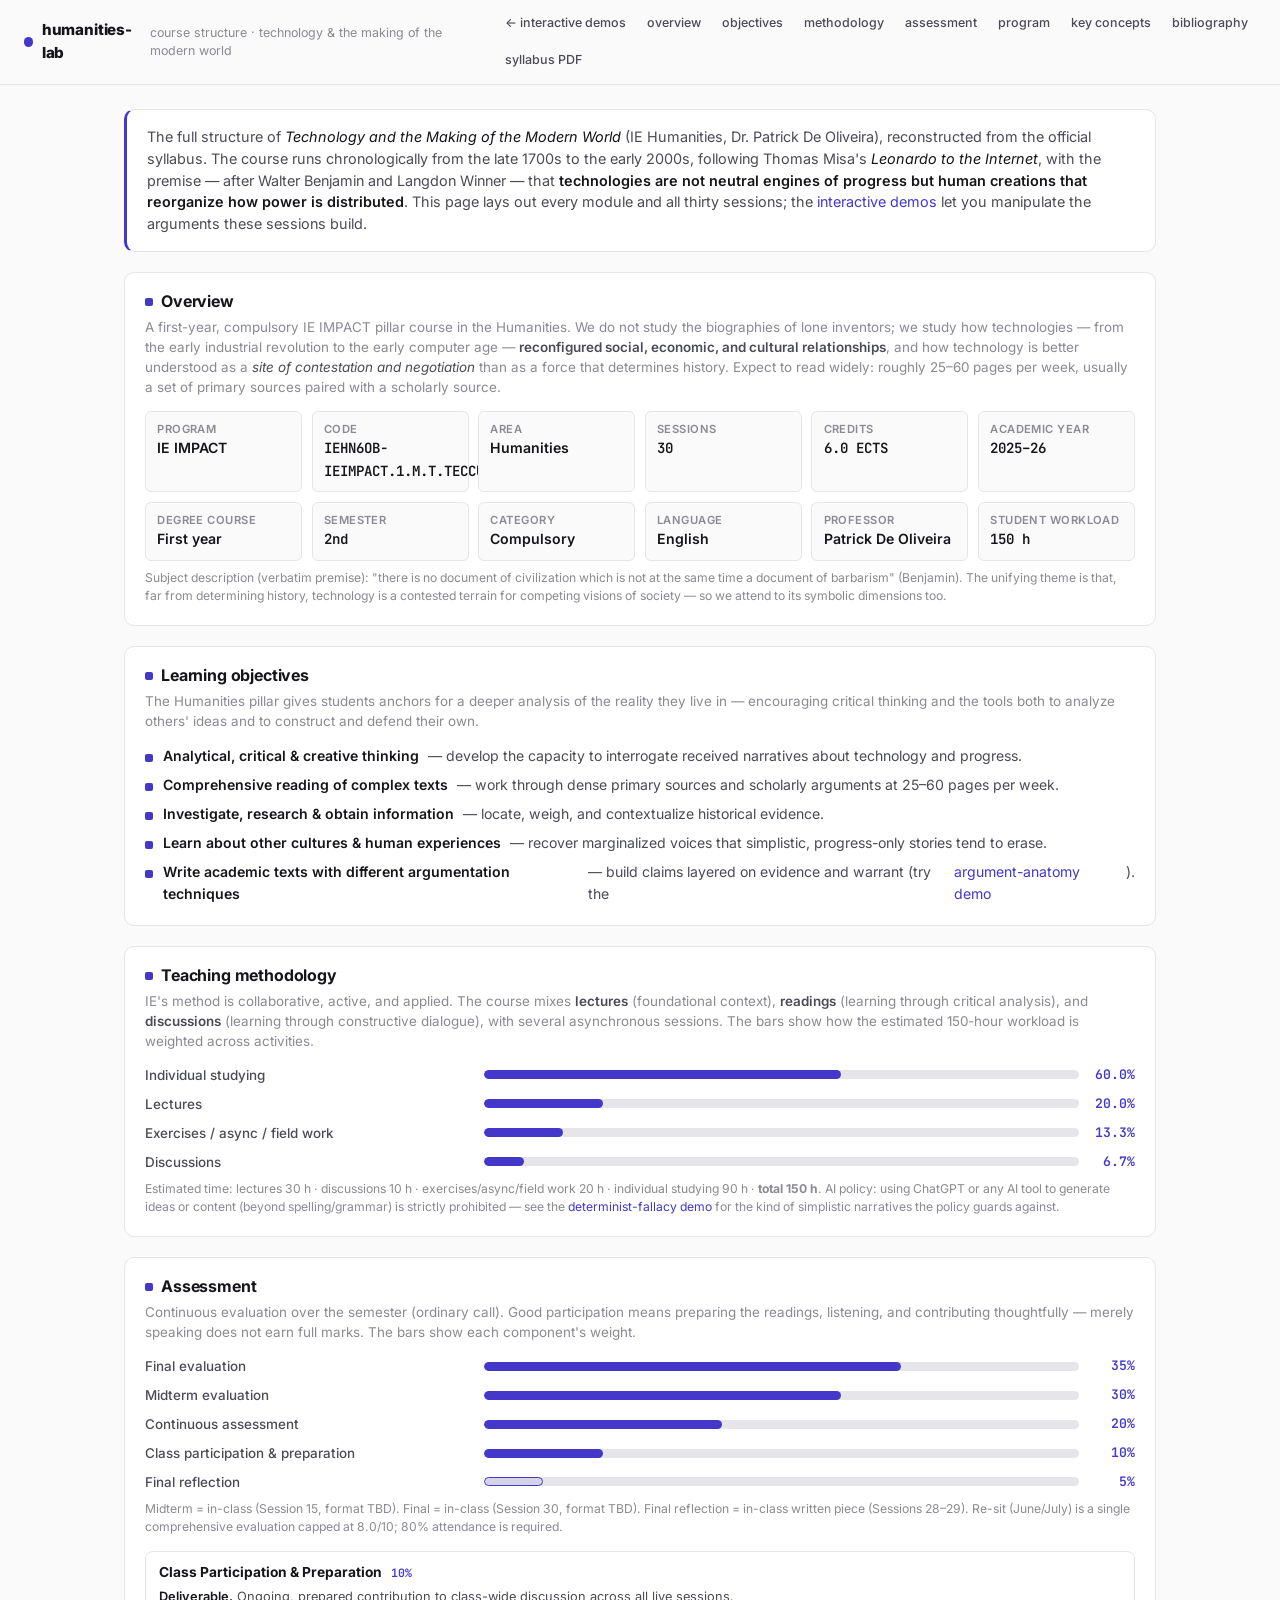
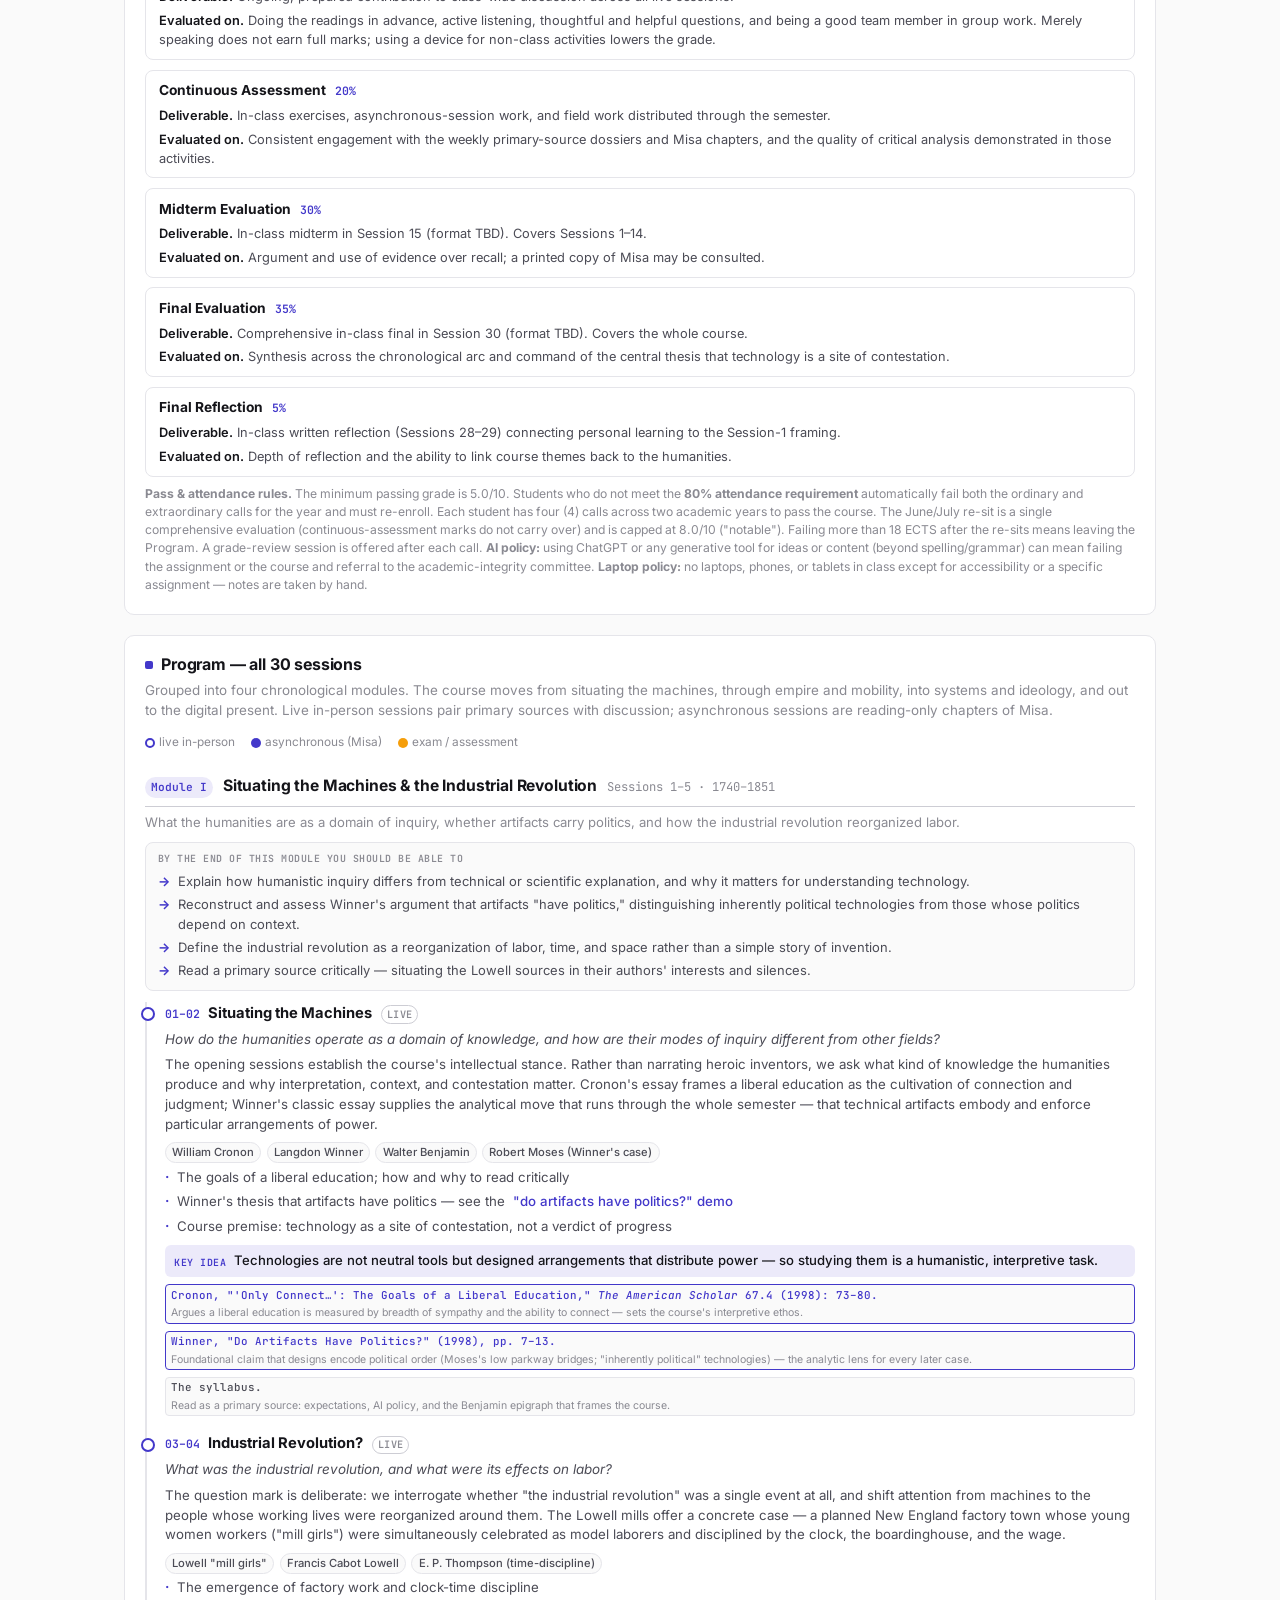
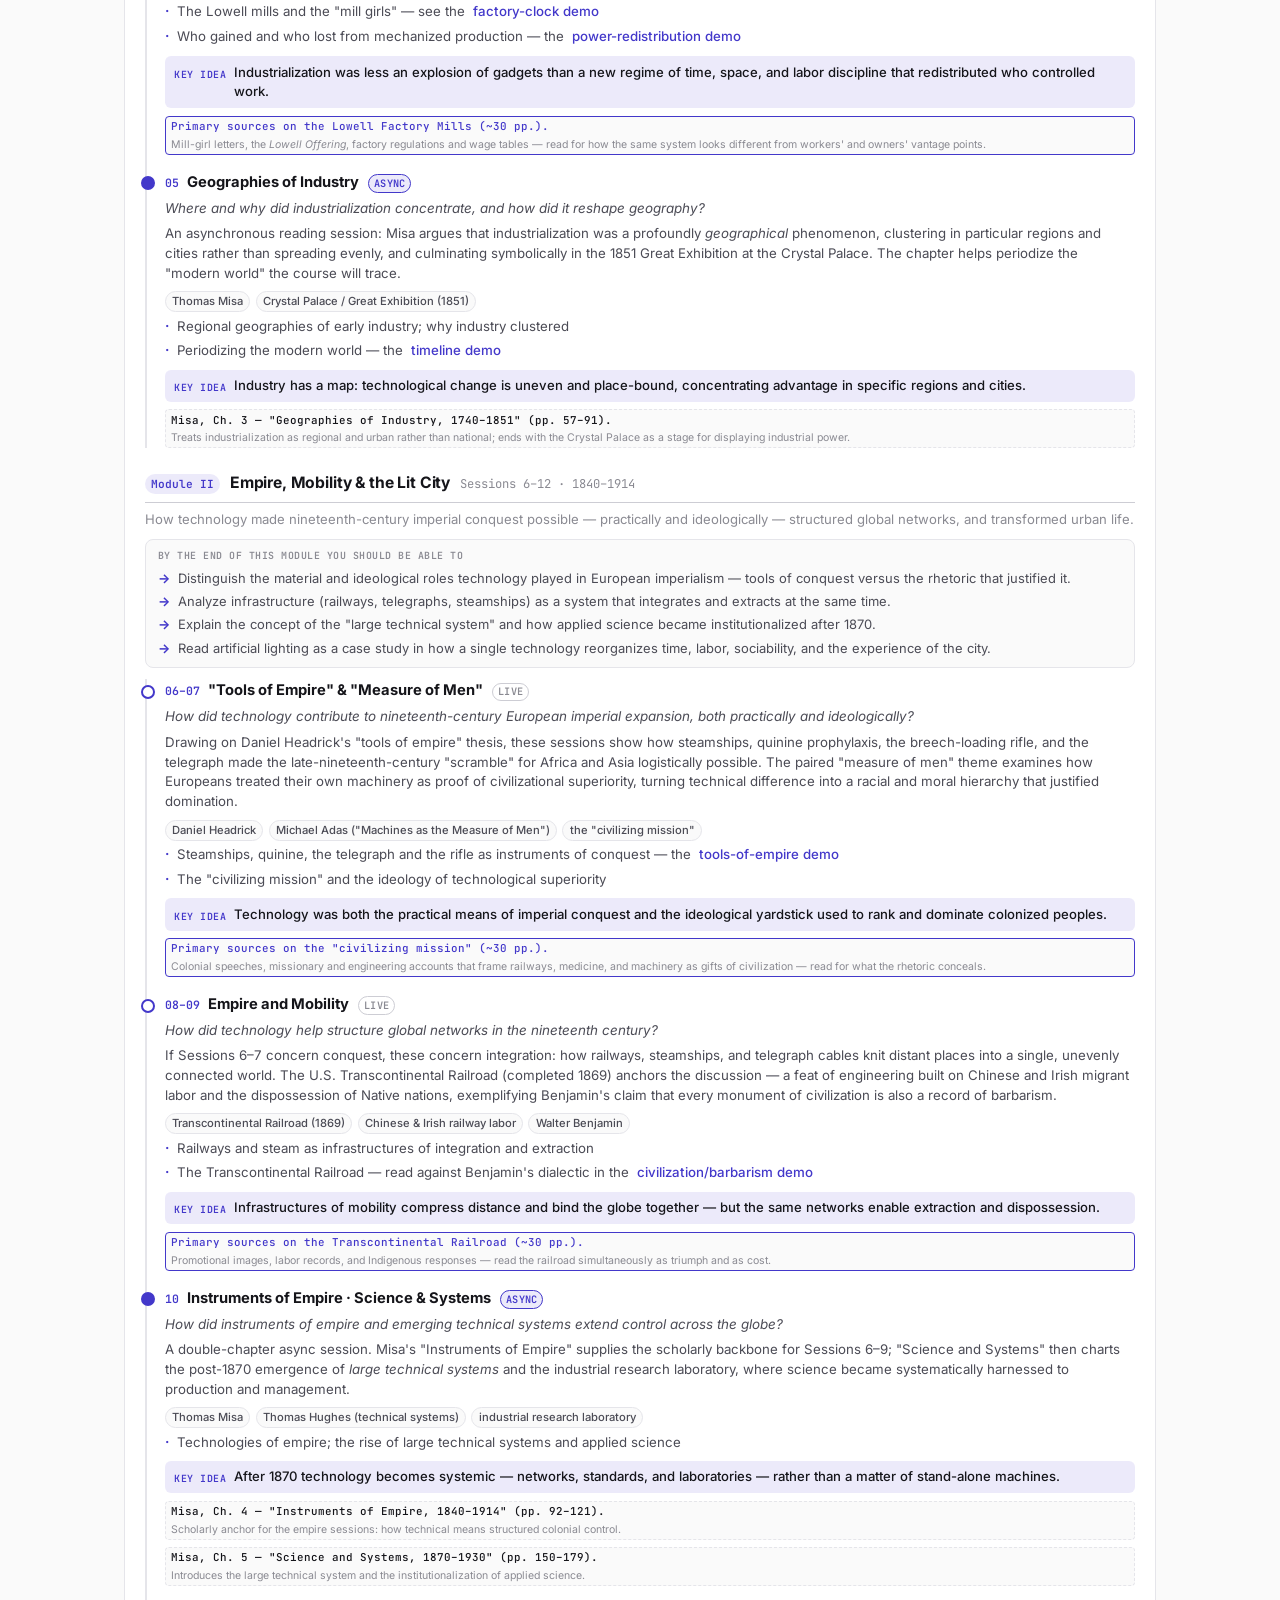
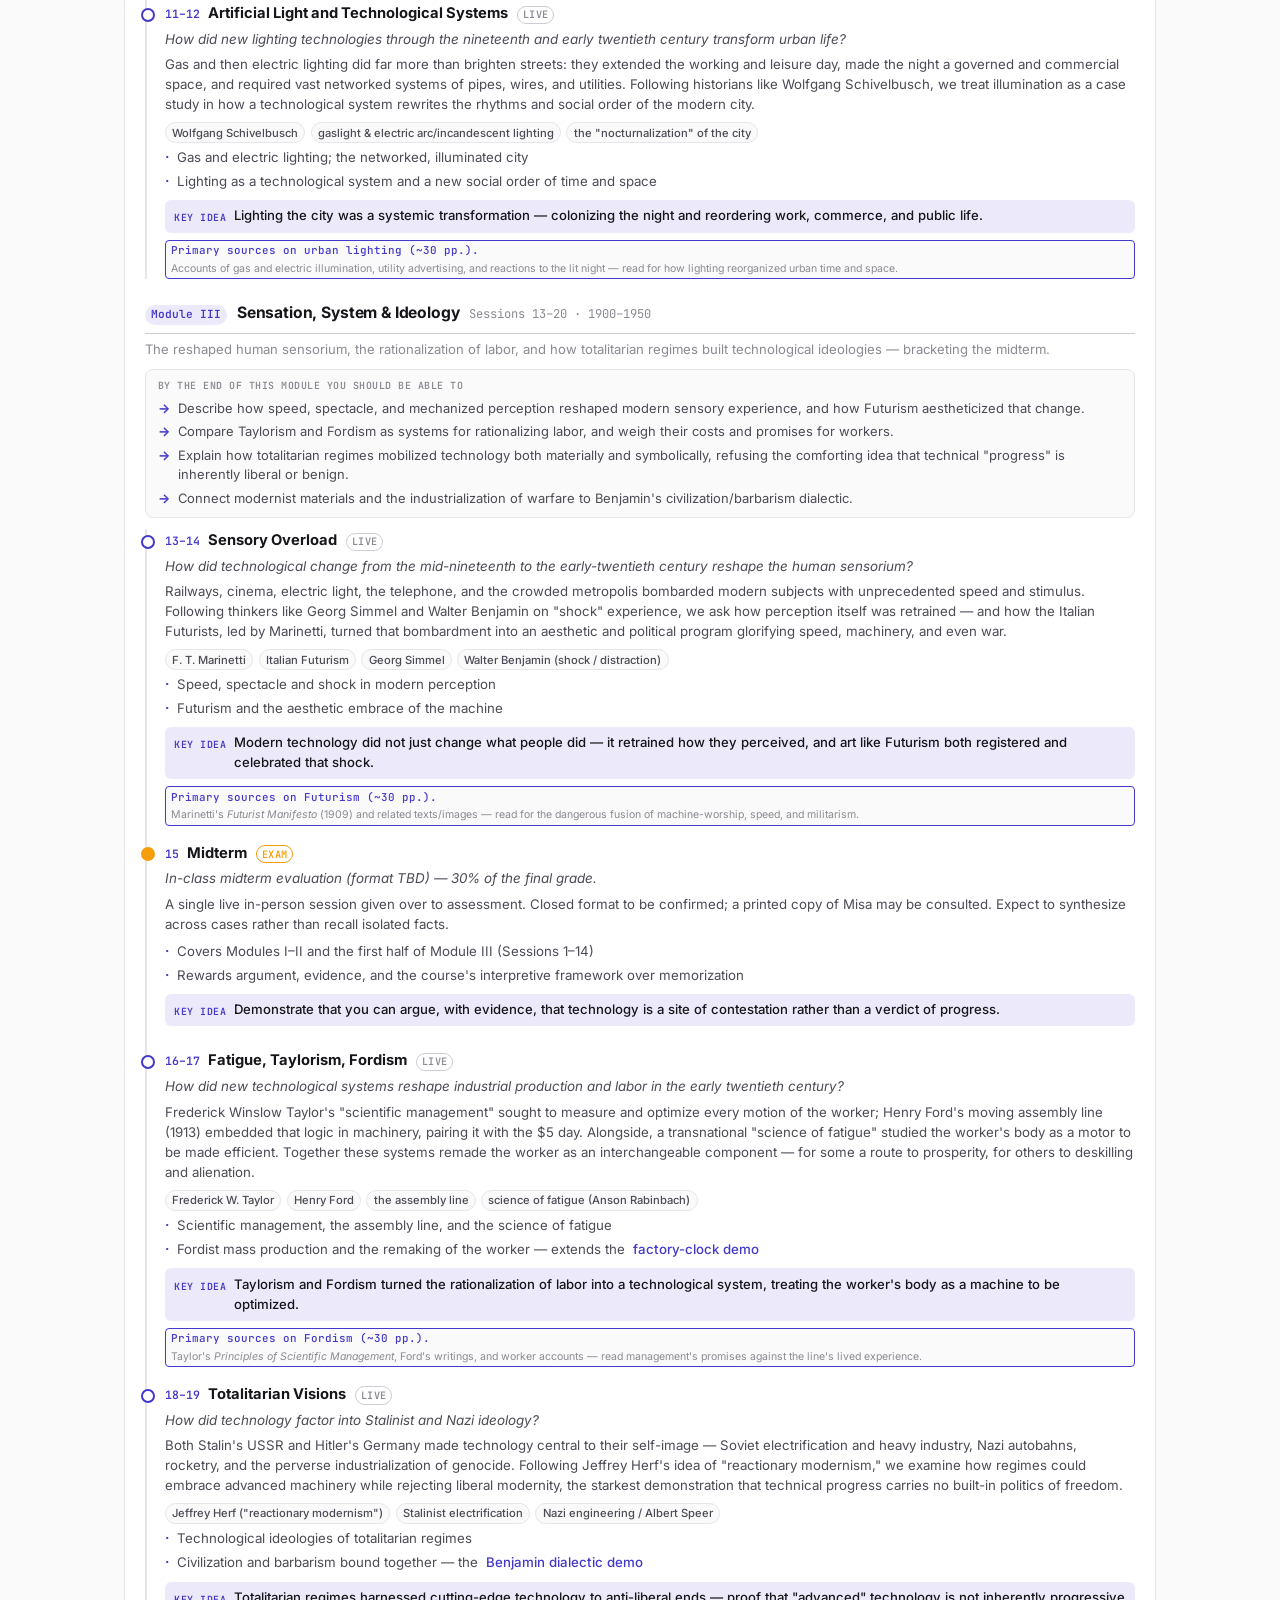
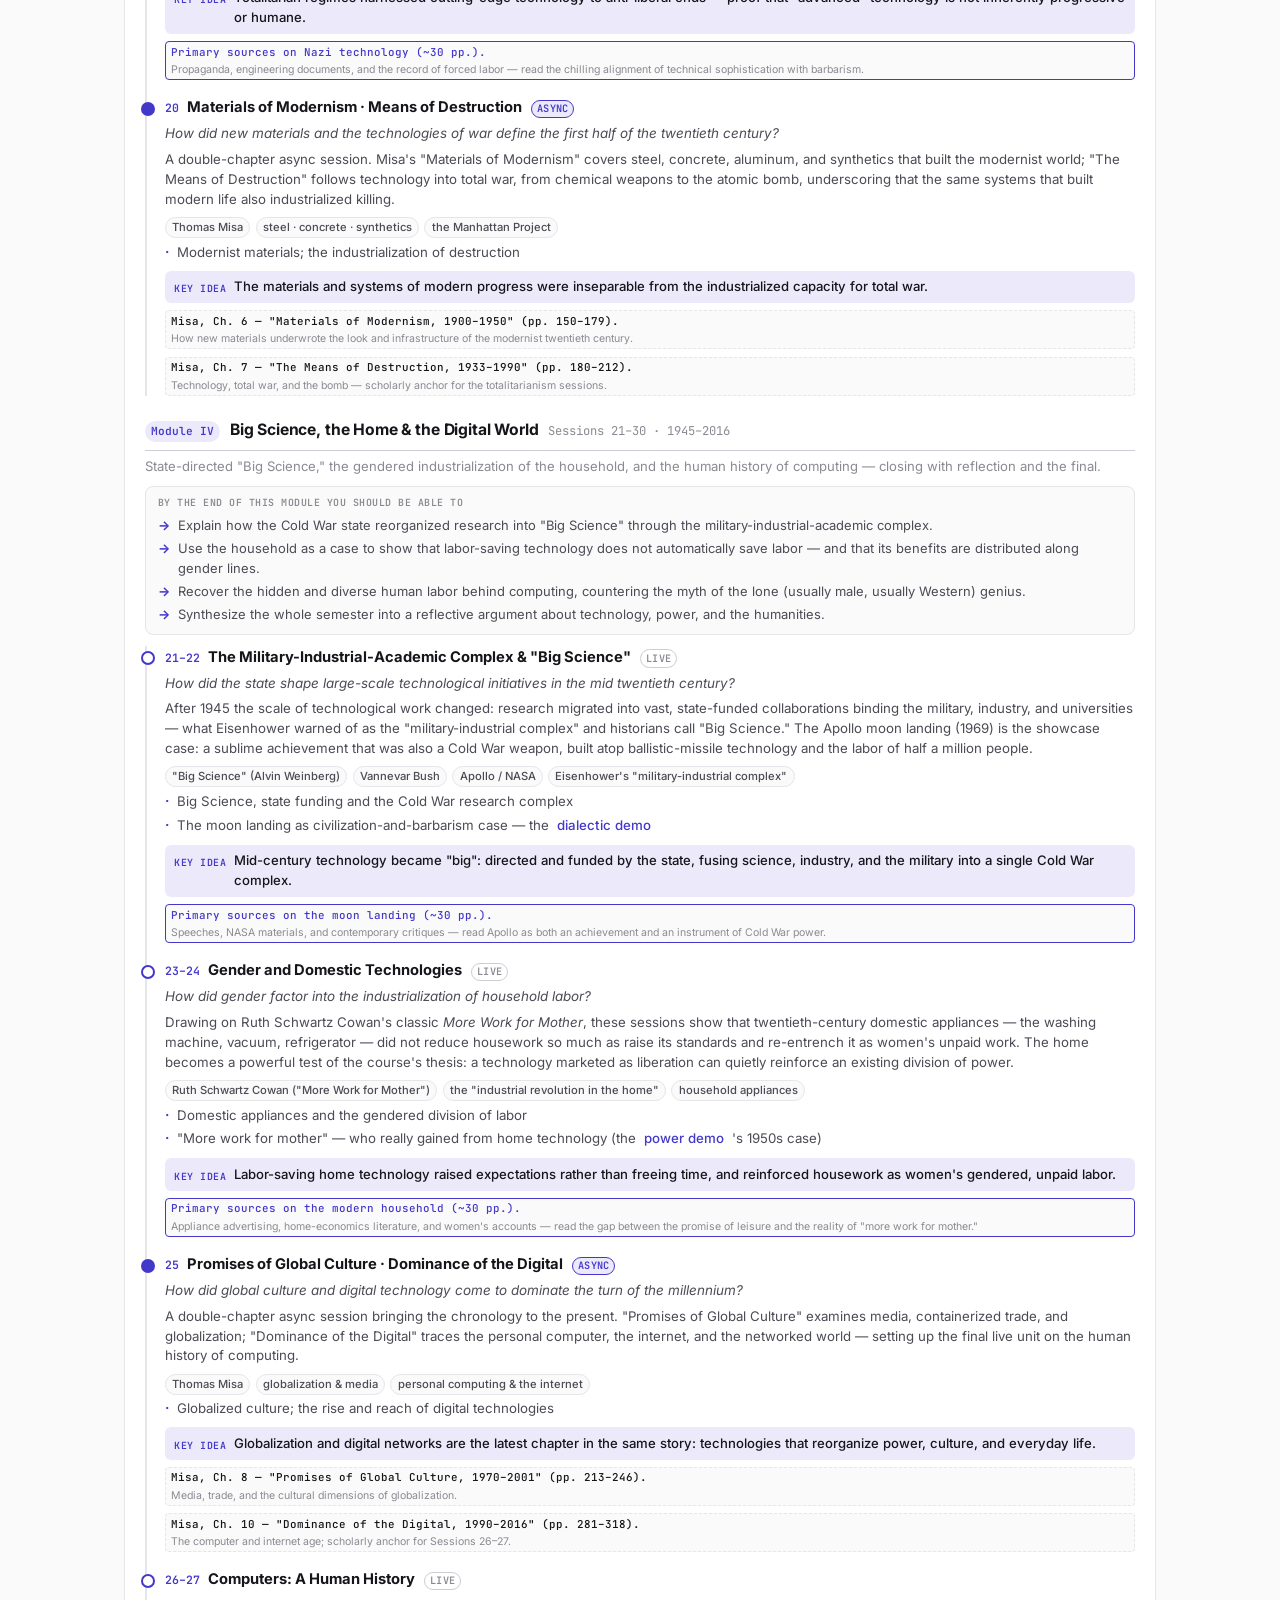
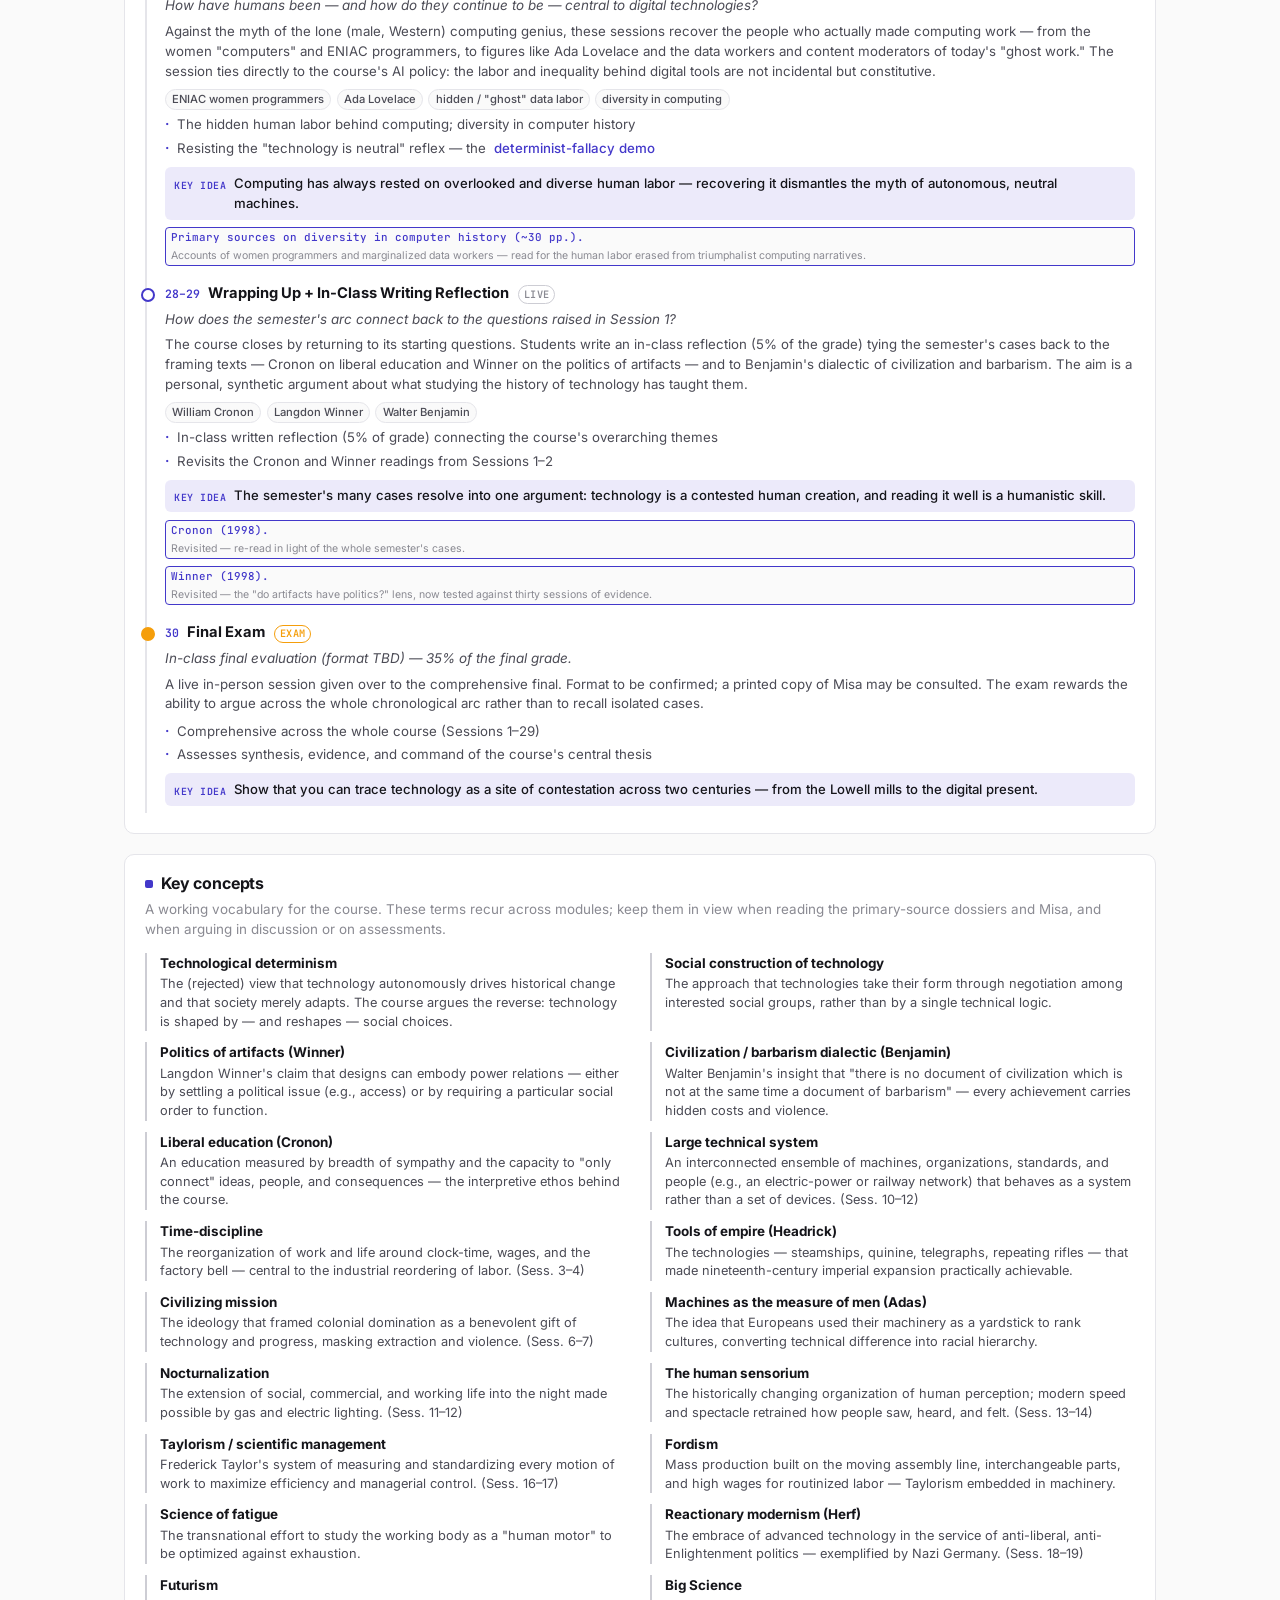
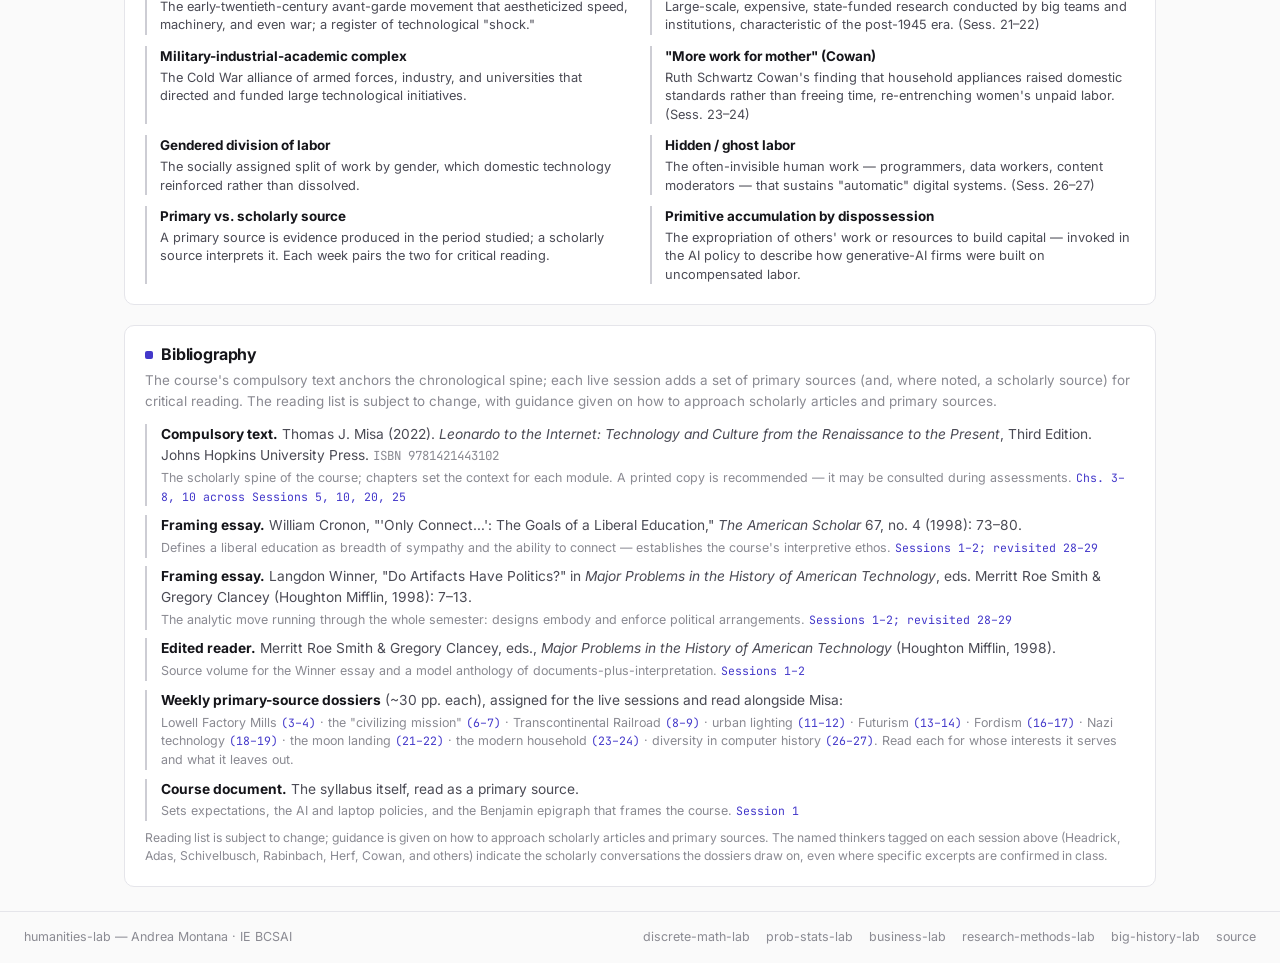
==== commit b49a32b7: "Deepen course-structure page (richer per-session detail, glossary, annotated bibliography)" ====
--- a/course.html
+++ b/course.html
@@ -122,6 +122,64 @@
       .biblio li { color: var(--ink-soft); font-size: 0.86rem; padding-left: 0.9rem; border-left: 2px solid var(--rule-h); }
       .biblio li strong { color: var(--ink); }
       .biblio .isbn { font-family: var(--font-mono); color: var(--muted); font-size: 0.78rem; }
+      .biblio .anno { display: block; color: var(--muted); font-size: 0.78rem; margin-top: 0.2rem; }
+      .biblio .when { font-family: var(--font-mono); color: var(--accent); font-size: 0.72rem; }
+
+      /* per-session deepening: elaboration, key idea, named thinkers, reading annotations */
+      .sess-detail { color: var(--ink-soft); font-size: 0.83rem; margin: 0.1rem 0 0.45rem; }
+      .sess-key {
+        display: flex; gap: 0.5rem; align-items: baseline;
+        background: var(--accent-soft); border-radius: 6px;
+        padding: 0.4rem 0.6rem; margin: 0.45rem 0;
+      }
+      .sess-key .klabel {
+        flex: 0 0 auto; font-family: var(--font-mono); font-size: 0.62rem; font-weight: 600;
+        text-transform: uppercase; letter-spacing: 0.05em; color: var(--accent);
+        transform: translateY(1px);
+      }
+      .sess-key .ktext { color: var(--ink); font-size: 0.82rem; font-weight: 500; }
+      .names { display: flex; gap: 0.35rem; flex-wrap: wrap; margin: 0.3rem 0 0.1rem; }
+      .name {
+        font-size: 0.7rem; font-weight: 500; color: var(--ink-soft);
+        background: var(--bg); border: 1px solid var(--rule); border-radius: 999px;
+        padding: 0.1em 0.55em;
+      }
+      .rtag .ra { display: block; font-family: var(--font-sans); color: var(--muted); font-weight: 400; font-size: 0.66rem; margin-top: 0.15rem; }
+      .tags.stack { flex-direction: column; gap: 0.45rem; }
+      .tags.stack .rtag { max-width: 100%; }
+
+      /* module learning outcomes */
+      .outcomes {
+        margin: 0 0 0.7rem; padding: 0.55rem 0.75rem;
+        background: var(--bg); border: 1px solid var(--rule); border-radius: 8px;
+      }
+      .outcomes .olabel {
+        font-family: var(--font-mono); font-size: 0.62rem; font-weight: 600;
+        text-transform: uppercase; letter-spacing: 0.05em; color: var(--muted);
+        display: block; margin-bottom: 0.3rem;
+      }
+      .outcomes ul { margin: 0; padding: 0; list-style: none; display: flex; flex-direction: column; gap: 0.25rem; }
+      .outcomes li { display: flex; gap: 0.5rem; align-items: baseline; color: var(--ink-soft); font-size: 0.81rem; }
+      .outcomes li::before { content: '→'; color: var(--accent); font-weight: 700; flex: 0 0 auto; }
+
+      /* glossary */
+      .glossary { margin: 0.3rem 0 0; display: grid; grid-template-columns: 1fr 1fr; gap: 0.7rem 1.25rem; }
+      @media (max-width: 760px) { .glossary { grid-template-columns: 1fr; } }
+      .gterm { padding-left: 0.8rem; border-left: 2px solid var(--rule-h); }
+      .gterm dt { font-weight: 700; color: var(--ink); font-size: 0.84rem; }
+      .gterm dd { margin: 0.15rem 0 0; color: var(--ink-soft); font-size: 0.8rem; line-height: 1.45; }
+
+      /* assessment detail cards */
+      .assess-detail { margin-top: 0.9rem; display: flex; flex-direction: column; gap: 0.6rem; }
+      .acard {
+        border: 1px solid var(--rule); border-radius: 8px; padding: 0.6rem 0.8rem;
+        background: var(--paper);
+      }
+      .acard-head { display: flex; align-items: baseline; gap: 0.55rem; flex-wrap: wrap; }
+      .acard-head .aname { font-weight: 700; color: var(--ink); font-size: 0.86rem; }
+      .acard-head .awt { font-family: var(--font-mono); font-size: 0.72rem; font-weight: 600; color: var(--accent); }
+      .acard p { margin: 0.3rem 0 0; color: var(--ink-soft); font-size: 0.8rem; }
+      .acard p .alab { font-weight: 600; color: var(--ink); }
     </style>
   </head>
   <body>
@@ -137,6 +195,7 @@
         <a href="#methodology">methodology</a>
         <a href="#assessment">assessment</a>
         <a href="#program">program</a>
+        <a href="#concepts">key concepts</a>
         <a href="#bibliography">bibliography</a>
         <a href="./SYLLABUS.pdf" target="_blank">syllabus PDF</a>
       </nav>
@@ -243,6 +302,41 @@
         <p class="bar-note">Midterm = in-class (Session 15, format TBD). Final = in-class (Session 30, format TBD).
           Final reflection = in-class written piece (Sessions 28–29). Re-sit (June/July) is a single comprehensive
           evaluation capped at 8.0/10; 80% attendance is required.</p>
+
+        <div class="assess-detail">
+          <div class="acard">
+            <div class="acard-head"><span class="aname">Class Participation &amp; Preparation</span><span class="awt">10%</span></div>
+            <p><span class="alab">Deliverable.</span> Ongoing, prepared contribution to class-wide discussion across all live sessions.</p>
+            <p><span class="alab">Evaluated on.</span> Doing the readings in advance, active listening, thoughtful and helpful questions, and being a good team member in group work. Merely speaking does not earn full marks; using a device for non-class activities lowers the grade.</p>
+          </div>
+          <div class="acard">
+            <div class="acard-head"><span class="aname">Continuous Assessment</span><span class="awt">20%</span></div>
+            <p><span class="alab">Deliverable.</span> In-class exercises, asynchronous-session work, and field work distributed through the semester.</p>
+            <p><span class="alab">Evaluated on.</span> Consistent engagement with the weekly primary-source dossiers and Misa chapters, and the quality of critical analysis demonstrated in those activities.</p>
+          </div>
+          <div class="acard">
+            <div class="acard-head"><span class="aname">Midterm Evaluation</span><span class="awt">30%</span></div>
+            <p><span class="alab">Deliverable.</span> In-class midterm in Session 15 (format TBD). Covers Sessions 1–14.</p>
+            <p><span class="alab">Evaluated on.</span> Argument and use of evidence over recall; a printed copy of Misa may be consulted.</p>
+          </div>
+          <div class="acard">
+            <div class="acard-head"><span class="aname">Final Evaluation</span><span class="awt">35%</span></div>
+            <p><span class="alab">Deliverable.</span> Comprehensive in-class final in Session 30 (format TBD). Covers the whole course.</p>
+            <p><span class="alab">Evaluated on.</span> Synthesis across the chronological arc and command of the central thesis that technology is a site of contestation.</p>
+          </div>
+          <div class="acard">
+            <div class="acard-head"><span class="aname">Final Reflection</span><span class="awt">5%</span></div>
+            <p><span class="alab">Deliverable.</span> In-class written reflection (Sessions 28–29) connecting personal learning to the Session-1 framing.</p>
+            <p><span class="alab">Evaluated on.</span> Depth of reflection and the ability to link course themes back to the humanities.</p>
+          </div>
+        </div>
+        <p class="bar-note"><strong>Pass &amp; attendance rules.</strong> The minimum passing grade is 5.0/10. Students who do not meet the
+          <strong>80% attendance requirement</strong> automatically fail both the ordinary and extraordinary calls for the year and must re-enroll.
+          Each student has four (4) calls across two academic years to pass the course. The June/July re-sit is a single comprehensive evaluation
+          (continuous-assessment marks do not carry over) and is capped at 8.0/10 ("notable"). Failing more than 18 ECTS after the re-sits means
+          leaving the Program. A grade-review session is offered after each call. <strong>AI policy:</strong> using ChatGPT or any generative tool
+          for ideas or content (beyond spelling/grammar) can mean failing the assignment or the course and referral to the academic-integrity committee.
+          <strong>Laptop policy:</strong> no laptops, phones, or tablets in class except for accessibility or a specific assignment — notes are taken by hand.</p>
       </section>
 
       <!-- (d) FULL PROGRAM --------------------------------------------------- -->
@@ -266,38 +360,63 @@
           </div>
           <p class="module-blurb">What the humanities are as a domain of inquiry, whether artifacts carry politics, and
             how the industrial revolution reorganized labor.</p>
+          <div class="outcomes">
+            <span class="olabel">By the end of this module you should be able to</span>
+            <ul>
+              <li>Explain how humanistic inquiry differs from technical or scientific explanation, and why it matters for understanding technology.</li>
+              <li>Reconstruct and assess Winner's argument that artifacts "have politics," distinguishing inherently political technologies from those whose politics depend on context.</li>
+              <li>Define the industrial revolution as a reorganization of labor, time, and space rather than a simple story of invention.</li>
+              <li>Read a primary source critically — situating the Lowell sources in their authors' interests and silences.</li>
+            </ul>
+          </div>
           <div class="timeline">
             <div class="sess">
               <div class="sess-head"><span class="sess-num">01–02</span><span class="sess-title">Situating the Machines</span><span class="sess-mode">live</span></div>
               <p class="sess-q">How do the humanities operate as a domain of knowledge, and how are their modes of inquiry different from other fields?</p>
-              <ul class="topic-list">
-                <li>The goals of a liberal education; reading critically</li>
+              <p class="sess-detail">The opening sessions establish the course's intellectual stance. Rather than narrating heroic inventors, we ask what kind of knowledge the humanities produce and why interpretation, context, and contestation matter. Cronon's essay frames a liberal education as the cultivation of connection and judgment; Winner's classic essay supplies the analytical move that runs through the whole semester — that technical artifacts embody and enforce particular arrangements of power.</p>
+              <div class="names">
+                <span class="name">William Cronon</span><span class="name">Langdon Winner</span><span class="name">Walter Benjamin</span><span class="name">Robert Moses (Winner's case)</span>
+              </div>
+              <ul class="topic-list">
+                <li>The goals of a liberal education; how and why to read critically</li>
                 <li>Winner's thesis that artifacts have politics — see the <a href="./index.html#politics">"do artifacts have politics?" demo</a></li>
                 <li>Course premise: technology as a site of contestation, not a verdict of progress</li>
               </ul>
-              <div class="tags">
-                <span class="rtag primary">Cronon, "'Only Connect…': The Goals of a Liberal Education" (1998)</span>
-                <span class="rtag primary">Winner, "Do Artifacts Have Politics?" (1998)</span>
-                <span class="rtag">The syllabus</span>
+              <div class="sess-key"><span class="klabel">Key idea</span><span class="ktext">Technologies are not neutral tools but designed arrangements that distribute power — so studying them is a humanistic, interpretive task.</span></div>
+              <div class="tags stack">
+                <span class="rtag primary">Cronon, "'Only Connect…': The Goals of a Liberal Education," <em>The American Scholar</em> 67.4 (1998): 73–80.<span class="ra">Argues a liberal education is measured by breadth of sympathy and the ability to connect — sets the course's interpretive ethos.</span></span>
+                <span class="rtag primary">Winner, "Do Artifacts Have Politics?" (1998), pp. 7–13.<span class="ra">Foundational claim that designs encode political order (Moses's low parkway bridges; "inherently political" technologies) — the analytic lens for every later case.</span></span>
+                <span class="rtag">The syllabus.<span class="ra">Read as a primary source: expectations, AI policy, and the Benjamin epigraph that frames the course.</span></span>
               </div>
             </div>
             <div class="sess">
               <div class="sess-head"><span class="sess-num">03–04</span><span class="sess-title">Industrial Revolution?</span><span class="sess-mode">live</span></div>
               <p class="sess-q">What was the industrial revolution, and what were its effects on labor?</p>
+              <p class="sess-detail">The question mark is deliberate: we interrogate whether "the industrial revolution" was a single event at all, and shift attention from machines to the people whose working lives were reorganized around them. The Lowell mills offer a concrete case — a planned New England factory town whose young women workers ("mill girls") were simultaneously celebrated as model laborers and disciplined by the clock, the boardinghouse, and the wage.</p>
+              <div class="names">
+                <span class="name">Lowell "mill girls"</span><span class="name">Francis Cabot Lowell</span><span class="name">E. P. Thompson (time-discipline)</span>
+              </div>
               <ul class="topic-list">
                 <li>The emergence of factory work and clock-time discipline</li>
                 <li>The Lowell mills and the "mill girls" — see the <a href="./index.html#labor">factory-clock demo</a></li>
                 <li>Who gained and who lost from mechanized production — the <a href="./index.html#power">power-redistribution demo</a></li>
               </ul>
-              <div class="tags"><span class="rtag primary">Primary sources on the Lowell Factory Mills (~30 pp.)</span></div>
+              <div class="sess-key"><span class="klabel">Key idea</span><span class="ktext">Industrialization was less an explosion of gadgets than a new regime of time, space, and labor discipline that redistributed who controlled work.</span></div>
+              <div class="tags stack"><span class="rtag primary">Primary sources on the Lowell Factory Mills (~30 pp.).<span class="ra">Mill-girl letters, the <em>Lowell Offering</em>, factory regulations and wage tables — read for how the same system looks different from workers' and owners' vantage points.</span></span></div>
             </div>
             <div class="sess async">
               <div class="sess-head"><span class="sess-num">05</span><span class="sess-title">Geographies of Industry</span><span class="sess-mode async">async</span></div>
               <p class="sess-q">Where and why did industrialization concentrate, and how did it reshape geography?</p>
-              <ul class="topic-list">
-                <li>Regional geographies of early industry; periodizing the modern world — the <a href="./index.html#timeline">timeline demo</a></li>
-              </ul>
-              <div class="tags"><span class="rtag misa">Misa, Ch. 3 — Geographies of Industry, 1740–1851 (pp. 57–91)</span></div>
+              <p class="sess-detail">An asynchronous reading session: Misa argues that industrialization was a profoundly <em>geographical</em> phenomenon, clustering in particular regions and cities rather than spreading evenly, and culminating symbolically in the 1851 Great Exhibition at the Crystal Palace. The chapter helps periodize the "modern world" the course will trace.</p>
+              <div class="names">
+                <span class="name">Thomas Misa</span><span class="name">Crystal Palace / Great Exhibition (1851)</span>
+              </div>
+              <ul class="topic-list">
+                <li>Regional geographies of early industry; why industry clustered</li>
+                <li>Periodizing the modern world — the <a href="./index.html#timeline">timeline demo</a></li>
+              </ul>
+              <div class="sess-key"><span class="klabel">Key idea</span><span class="ktext">Industry has a map: technological change is uneven and place-bound, concentrating advantage in specific regions and cities.</span></div>
+              <div class="tags stack"><span class="rtag misa">Misa, Ch. 3 — "Geographies of Industry, 1740–1851" (pp. 57–91).<span class="ra">Treats industrialization as regional and urban rather than national; ends with the Crystal Palace as a stage for displaying industrial power.</span></span></div>
             </div>
           </div>
         </div>
@@ -311,44 +430,73 @@
           </div>
           <p class="module-blurb">How technology made nineteenth-century imperial conquest possible — practically and
             ideologically — structured global networks, and transformed urban life.</p>
+          <div class="outcomes">
+            <span class="olabel">By the end of this module you should be able to</span>
+            <ul>
+              <li>Distinguish the material and ideological roles technology played in European imperialism — tools of conquest versus the rhetoric that justified it.</li>
+              <li>Analyze infrastructure (railways, telegraphs, steamships) as a system that integrates and extracts at the same time.</li>
+              <li>Explain the concept of the "large technical system" and how applied science became institutionalized after 1870.</li>
+              <li>Read artificial lighting as a case study in how a single technology reorganizes time, labor, sociability, and the experience of the city.</li>
+            </ul>
+          </div>
           <div class="timeline">
             <div class="sess">
               <div class="sess-head"><span class="sess-num">06–07</span><span class="sess-title">"Tools of Empire" &amp; "Measure of Men"</span><span class="sess-mode">live</span></div>
               <p class="sess-q">How did technology contribute to nineteenth-century European imperial expansion, both practically and ideologically?</p>
+              <p class="sess-detail">Drawing on Daniel Headrick's "tools of empire" thesis, these sessions show how steamships, quinine prophylaxis, the breech-loading rifle, and the telegraph made the late-nineteenth-century "scramble" for Africa and Asia logistically possible. The paired "measure of men" theme examines how Europeans treated their own machinery as proof of civilizational superiority, turning technical difference into a racial and moral hierarchy that justified domination.</p>
+              <div class="names">
+                <span class="name">Daniel Headrick</span><span class="name">Michael Adas ("Machines as the Measure of Men")</span><span class="name">the "civilizing mission"</span>
+              </div>
               <ul class="topic-list">
                 <li>Steamships, quinine, the telegraph and the rifle as instruments of conquest — the <a href="./index.html#empire">tools-of-empire demo</a></li>
                 <li>The "civilizing mission" and the ideology of technological superiority</li>
               </ul>
-              <div class="tags"><span class="rtag primary">Primary sources on the "civilizing mission" (~30 pp.)</span></div>
+              <div class="sess-key"><span class="klabel">Key idea</span><span class="ktext">Technology was both the practical means of imperial conquest and the ideological yardstick used to rank and dominate colonized peoples.</span></div>
+              <div class="tags stack"><span class="rtag primary">Primary sources on the "civilizing mission" (~30 pp.).<span class="ra">Colonial speeches, missionary and engineering accounts that frame railways, medicine, and machinery as gifts of civilization — read for what the rhetoric conceals.</span></span></div>
             </div>
             <div class="sess">
               <div class="sess-head"><span class="sess-num">08–09</span><span class="sess-title">Empire and Mobility</span><span class="sess-mode">live</span></div>
               <p class="sess-q">How did technology help structure global networks in the nineteenth century?</p>
+              <p class="sess-detail">If Sessions 6–7 concern conquest, these concern integration: how railways, steamships, and telegraph cables knit distant places into a single, unevenly connected world. The U.S. Transcontinental Railroad (completed 1869) anchors the discussion — a feat of engineering built on Chinese and Irish migrant labor and the dispossession of Native nations, exemplifying Benjamin's claim that every monument of civilization is also a record of barbarism.</p>
+              <div class="names">
+                <span class="name">Transcontinental Railroad (1869)</span><span class="name">Chinese &amp; Irish railway labor</span><span class="name">Walter Benjamin</span>
+              </div>
               <ul class="topic-list">
                 <li>Railways and steam as infrastructures of integration and extraction</li>
                 <li>The Transcontinental Railroad — read against Benjamin's dialectic in the <a href="./index.html#dialectic">civilization/barbarism demo</a></li>
               </ul>
-              <div class="tags"><span class="rtag primary">Primary sources on the Transcontinental Railroad (~30 pp.)</span></div>
+              <div class="sess-key"><span class="klabel">Key idea</span><span class="ktext">Infrastructures of mobility compress distance and bind the globe together — but the same networks enable extraction and dispossession.</span></div>
+              <div class="tags stack"><span class="rtag primary">Primary sources on the Transcontinental Railroad (~30 pp.).<span class="ra">Promotional images, labor records, and Indigenous responses — read the railroad simultaneously as triumph and as cost.</span></span></div>
             </div>
             <div class="sess async">
               <div class="sess-head"><span class="sess-num">10</span><span class="sess-title">Instruments of Empire · Science &amp; Systems</span><span class="sess-mode async">async</span></div>
               <p class="sess-q">How did instruments of empire and emerging technical systems extend control across the globe?</p>
+              <p class="sess-detail">A double-chapter async session. Misa's "Instruments of Empire" supplies the scholarly backbone for Sessions 6–9; "Science and Systems" then charts the post-1870 emergence of <em>large technical systems</em> and the industrial research laboratory, where science became systematically harnessed to production and management.</p>
+              <div class="names">
+                <span class="name">Thomas Misa</span><span class="name">Thomas Hughes (technical systems)</span><span class="name">industrial research laboratory</span>
+              </div>
               <ul class="topic-list">
                 <li>Technologies of empire; the rise of large technical systems and applied science</li>
               </ul>
-              <div class="tags">
-                <span class="rtag misa">Misa, Ch. 4 — Instruments of Empire, 1840–1914 (pp. 92–121)</span>
-                <span class="rtag misa">Misa, Ch. 5 — Science and Systems, 1870–1930 (pp. 150–179)</span>
+              <div class="sess-key"><span class="klabel">Key idea</span><span class="ktext">After 1870 technology becomes systemic — networks, standards, and laboratories — rather than a matter of stand-alone machines.</span></div>
+              <div class="tags stack">
+                <span class="rtag misa">Misa, Ch. 4 — "Instruments of Empire, 1840–1914" (pp. 92–121).<span class="ra">Scholarly anchor for the empire sessions: how technical means structured colonial control.</span></span>
+                <span class="rtag misa">Misa, Ch. 5 — "Science and Systems, 1870–1930" (pp. 150–179).<span class="ra">Introduces the large technical system and the institutionalization of applied science.</span></span>
               </div>
             </div>
             <div class="sess">
               <div class="sess-head"><span class="sess-num">11–12</span><span class="sess-title">Artificial Light and Technological Systems</span><span class="sess-mode">live</span></div>
               <p class="sess-q">How did new lighting technologies through the nineteenth and early twentieth century transform urban life?</p>
+              <p class="sess-detail">Gas and then electric lighting did far more than brighten streets: they extended the working and leisure day, made the night a governed and commercial space, and required vast networked systems of pipes, wires, and utilities. Following historians like Wolfgang Schivelbusch, we treat illumination as a case study in how a technological system rewrites the rhythms and social order of the modern city.</p>
+              <div class="names">
+                <span class="name">Wolfgang Schivelbusch</span><span class="name">gaslight &amp; electric arc/incandescent lighting</span><span class="name">the "nocturnalization" of the city</span>
+              </div>
               <ul class="topic-list">
                 <li>Gas and electric lighting; the networked, illuminated city</li>
                 <li>Lighting as a technological system and a new social order of time and space</li>
               </ul>
-              <div class="tags"><span class="rtag primary">Primary sources on urban lighting (~30 pp.)</span></div>
+              <div class="sess-key"><span class="klabel">Key idea</span><span class="ktext">Lighting the city was a systemic transformation — colonizing the night and reordering work, commerce, and public life.</span></div>
+              <div class="tags stack"><span class="rtag primary">Primary sources on urban lighting (~30 pp.).<span class="ra">Accounts of gas and electric illumination, utility advertising, and reactions to the lit night — read for how lighting reorganized urban time and space.</span></span></div>
             </div>
           </div>
         </div>
@@ -362,50 +510,82 @@
           </div>
           <p class="module-blurb">The reshaped human sensorium, the rationalization of labor, and how totalitarian
             regimes built technological ideologies — bracketing the midterm.</p>
+          <div class="outcomes">
+            <span class="olabel">By the end of this module you should be able to</span>
+            <ul>
+              <li>Describe how speed, spectacle, and mechanized perception reshaped modern sensory experience, and how Futurism aestheticized that change.</li>
+              <li>Compare Taylorism and Fordism as systems for rationalizing labor, and weigh their costs and promises for workers.</li>
+              <li>Explain how totalitarian regimes mobilized technology both materially and symbolically, refusing the comforting idea that technical "progress" is inherently liberal or benign.</li>
+              <li>Connect modernist materials and the industrialization of warfare to Benjamin's civilization/barbarism dialectic.</li>
+            </ul>
+          </div>
           <div class="timeline">
             <div class="sess">
               <div class="sess-head"><span class="sess-num">13–14</span><span class="sess-title">Sensory Overload</span><span class="sess-mode">live</span></div>
               <p class="sess-q">How did technological change from the mid-nineteenth to the early-twentieth century reshape the human sensorium?</p>
+              <p class="sess-detail">Railways, cinema, electric light, the telephone, and the crowded metropolis bombarded modern subjects with unprecedented speed and stimulus. Following thinkers like Georg Simmel and Walter Benjamin on "shock" experience, we ask how perception itself was retrained — and how the Italian Futurists, led by Marinetti, turned that bombardment into an aesthetic and political program glorifying speed, machinery, and even war.</p>
+              <div class="names">
+                <span class="name">F. T. Marinetti</span><span class="name">Italian Futurism</span><span class="name">Georg Simmel</span><span class="name">Walter Benjamin (shock / distraction)</span>
+              </div>
               <ul class="topic-list">
                 <li>Speed, spectacle and shock in modern perception</li>
                 <li>Futurism and the aesthetic embrace of the machine</li>
               </ul>
-              <div class="tags"><span class="rtag primary">Primary sources on Futurism (~30 pp.)</span></div>
+              <div class="sess-key"><span class="klabel">Key idea</span><span class="ktext">Modern technology did not just change what people did — it retrained how they perceived, and art like Futurism both registered and celebrated that shock.</span></div>
+              <div class="tags stack"><span class="rtag primary">Primary sources on Futurism (~30 pp.).<span class="ra">Marinetti's <em>Futurist Manifesto</em> (1909) and related texts/images — read for the dangerous fusion of machine-worship, speed, and militarism.</span></span></div>
             </div>
             <div class="sess exam">
               <div class="sess-head"><span class="sess-num">15</span><span class="sess-title">Midterm</span><span class="sess-mode exam">exam</span></div>
               <p class="sess-q">In-class midterm evaluation (format TBD) — 30% of the final grade.</p>
-              <ul class="topic-list">
-                <li>Covers Modules I–II and the first half of Module III</li>
-              </ul>
+              <p class="sess-detail">A single live in-person session given over to assessment. Closed format to be confirmed; a printed copy of Misa may be consulted. Expect to synthesize across cases rather than recall isolated facts.</p>
+              <ul class="topic-list">
+                <li>Covers Modules I–II and the first half of Module III (Sessions 1–14)</li>
+                <li>Rewards argument, evidence, and the course's interpretive framework over memorization</li>
+              </ul>
+              <div class="sess-key"><span class="klabel">Key idea</span><span class="ktext">Demonstrate that you can argue, with evidence, that technology is a site of contestation rather than a verdict of progress.</span></div>
             </div>
             <div class="sess">
               <div class="sess-head"><span class="sess-num">16–17</span><span class="sess-title">Fatigue, Taylorism, Fordism</span><span class="sess-mode">live</span></div>
               <p class="sess-q">How did new technological systems reshape industrial production and labor in the early twentieth century?</p>
+              <p class="sess-detail">Frederick Winslow Taylor's "scientific management" sought to measure and optimize every motion of the worker; Henry Ford's moving assembly line (1913) embedded that logic in machinery, pairing it with the $5 day. Alongside, a transnational "science of fatigue" studied the worker's body as a motor to be made efficient. Together these systems remade the worker as an interchangeable component — for some a route to prosperity, for others to deskilling and alienation.</p>
+              <div class="names">
+                <span class="name">Frederick W. Taylor</span><span class="name">Henry Ford</span><span class="name">the assembly line</span><span class="name">science of fatigue (Anson Rabinbach)</span>
+              </div>
               <ul class="topic-list">
                 <li>Scientific management, the assembly line, and the science of fatigue</li>
                 <li>Fordist mass production and the remaking of the worker — extends the <a href="./index.html#labor">factory-clock demo</a></li>
               </ul>
-              <div class="tags"><span class="rtag primary">Primary sources on Fordism (~30 pp.)</span></div>
+              <div class="sess-key"><span class="klabel">Key idea</span><span class="ktext">Taylorism and Fordism turned the rationalization of labor into a technological system, treating the worker's body as a machine to be optimized.</span></div>
+              <div class="tags stack"><span class="rtag primary">Primary sources on Fordism (~30 pp.).<span class="ra">Taylor's <em>Principles of Scientific Management</em>, Ford's writings, and worker accounts — read management's promises against the line's lived experience.</span></span></div>
             </div>
             <div class="sess">
               <div class="sess-head"><span class="sess-num">18–19</span><span class="sess-title">Totalitarian Visions</span><span class="sess-mode">live</span></div>
               <p class="sess-q">How did technology factor into Stalinist and Nazi ideology?</p>
+              <p class="sess-detail">Both Stalin's USSR and Hitler's Germany made technology central to their self-image — Soviet electrification and heavy industry, Nazi autobahns, rocketry, and the perverse industrialization of genocide. Following Jeffrey Herf's idea of "reactionary modernism," we examine how regimes could embrace advanced machinery while rejecting liberal modernity, the starkest demonstration that technical progress carries no built-in politics of freedom.</p>
+              <div class="names">
+                <span class="name">Jeffrey Herf ("reactionary modernism")</span><span class="name">Stalinist electrification</span><span class="name">Nazi engineering / Albert Speer</span>
+              </div>
               <ul class="topic-list">
                 <li>Technological ideologies of totalitarian regimes</li>
                 <li>Civilization and barbarism bound together — the <a href="./index.html#dialectic">Benjamin dialectic demo</a></li>
               </ul>
-              <div class="tags"><span class="rtag primary">Primary sources on Nazi technology (~30 pp.)</span></div>
+              <div class="sess-key"><span class="klabel">Key idea</span><span class="ktext">Totalitarian regimes harnessed cutting-edge technology to anti-liberal ends — proof that "advanced" technology is not inherently progressive or humane.</span></div>
+              <div class="tags stack"><span class="rtag primary">Primary sources on Nazi technology (~30 pp.).<span class="ra">Propaganda, engineering documents, and the record of forced labor — read the chilling alignment of technical sophistication with barbarism.</span></span></div>
             </div>
             <div class="sess async">
               <div class="sess-head"><span class="sess-num">20</span><span class="sess-title">Materials of Modernism · Means of Destruction</span><span class="sess-mode async">async</span></div>
               <p class="sess-q">How did new materials and the technologies of war define the first half of the twentieth century?</p>
+              <p class="sess-detail">A double-chapter async session. Misa's "Materials of Modernism" covers steel, concrete, aluminum, and synthetics that built the modernist world; "The Means of Destruction" follows technology into total war, from chemical weapons to the atomic bomb, underscoring that the same systems that built modern life also industrialized killing.</p>
+              <div class="names">
+                <span class="name">Thomas Misa</span><span class="name">steel · concrete · synthetics</span><span class="name">the Manhattan Project</span>
+              </div>
               <ul class="topic-list">
                 <li>Modernist materials; the industrialization of destruction</li>
               </ul>
-              <div class="tags">
-                <span class="rtag misa">Misa, Ch. 6 — Materials of Modernism, 1900–1950 (pp. 150–179)</span>
-                <span class="rtag misa">Misa, Ch. 7 — The Means of Destruction, 1933–1990 (pp. 180–212)</span>
+              <div class="sess-key"><span class="klabel">Key idea</span><span class="ktext">The materials and systems of modern progress were inseparable from the industrialized capacity for total war.</span></div>
+              <div class="tags stack">
+                <span class="rtag misa">Misa, Ch. 6 — "Materials of Modernism, 1900–1950" (pp. 150–179).<span class="ra">How new materials underwrote the look and infrastructure of the modernist twentieth century.</span></span>
+                <span class="rtag misa">Misa, Ch. 7 — "The Means of Destruction, 1933–1990" (pp. 180–212).<span class="ra">Technology, total war, and the bomb — scholarly anchor for the totalitarianism sessions.</span></span>
               </div>
             </div>
           </div>
@@ -420,66 +600,136 @@
           </div>
           <p class="module-blurb">State-directed "Big Science," the gendered industrialization of the household, and the
             human history of computing — closing with reflection and the final.</p>
+          <div class="outcomes">
+            <span class="olabel">By the end of this module you should be able to</span>
+            <ul>
+              <li>Explain how the Cold War state reorganized research into "Big Science" through the military-industrial-academic complex.</li>
+              <li>Use the household as a case to show that labor-saving technology does not automatically save labor — and that its benefits are distributed along gender lines.</li>
+              <li>Recover the hidden and diverse human labor behind computing, countering the myth of the lone (usually male, usually Western) genius.</li>
+              <li>Synthesize the whole semester into a reflective argument about technology, power, and the humanities.</li>
+            </ul>
+          </div>
           <div class="timeline">
             <div class="sess">
               <div class="sess-head"><span class="sess-num">21–22</span><span class="sess-title">The Military-Industrial-Academic Complex &amp; "Big Science"</span><span class="sess-mode">live</span></div>
               <p class="sess-q">How did the state shape large-scale technological initiatives in the mid twentieth century?</p>
+              <p class="sess-detail">After 1945 the scale of technological work changed: research migrated into vast, state-funded collaborations binding the military, industry, and universities — what Eisenhower warned of as the "military-industrial complex" and historians call "Big Science." The Apollo moon landing (1969) is the showcase case: a sublime achievement that was also a Cold War weapon, built atop ballistic-missile technology and the labor of half a million people.</p>
+              <div class="names">
+                <span class="name">"Big Science" (Alvin Weinberg)</span><span class="name">Vannevar Bush</span><span class="name">Apollo / NASA</span><span class="name">Eisenhower's "military-industrial complex"</span>
+              </div>
               <ul class="topic-list">
                 <li>Big Science, state funding and the Cold War research complex</li>
                 <li>The moon landing as civilization-and-barbarism case — the <a href="./index.html#dialectic">dialectic demo</a></li>
               </ul>
-              <div class="tags"><span class="rtag primary">Primary sources on the moon landing (~30 pp.)</span></div>
+              <div class="sess-key"><span class="klabel">Key idea</span><span class="ktext">Mid-century technology became "big": directed and funded by the state, fusing science, industry, and the military into a single Cold War complex.</span></div>
+              <div class="tags stack"><span class="rtag primary">Primary sources on the moon landing (~30 pp.).<span class="ra">Speeches, NASA materials, and contemporary critiques — read Apollo as both an achievement and an instrument of Cold War power.</span></span></div>
             </div>
             <div class="sess">
               <div class="sess-head"><span class="sess-num">23–24</span><span class="sess-title">Gender and Domestic Technologies</span><span class="sess-mode">live</span></div>
               <p class="sess-q">How did gender factor into the industrialization of household labor?</p>
+              <p class="sess-detail">Drawing on Ruth Schwartz Cowan's classic <em>More Work for Mother</em>, these sessions show that twentieth-century domestic appliances — the washing machine, vacuum, refrigerator — did not reduce housework so much as raise its standards and re-entrench it as women's unpaid work. The home becomes a powerful test of the course's thesis: a technology marketed as liberation can quietly reinforce an existing division of power.</p>
+              <div class="names">
+                <span class="name">Ruth Schwartz Cowan ("More Work for Mother")</span><span class="name">the "industrial revolution in the home"</span><span class="name">household appliances</span>
+              </div>
               <ul class="topic-list">
                 <li>Domestic appliances and the gendered division of labor</li>
                 <li>"More work for mother" — who really gained from home technology (the <a href="./index.html#power">power demo</a>'s 1950s case)</li>
               </ul>
-              <div class="tags"><span class="rtag primary">Primary sources on the modern household (~30 pp.)</span></div>
+              <div class="sess-key"><span class="klabel">Key idea</span><span class="ktext">Labor-saving home technology raised expectations rather than freeing time, and reinforced housework as women's gendered, unpaid labor.</span></div>
+              <div class="tags stack"><span class="rtag primary">Primary sources on the modern household (~30 pp.).<span class="ra">Appliance advertising, home-economics literature, and women's accounts — read the gap between the promise of leisure and the reality of "more work for mother."</span></span></div>
             </div>
             <div class="sess async">
               <div class="sess-head"><span class="sess-num">25</span><span class="sess-title">Promises of Global Culture · Dominance of the Digital</span><span class="sess-mode async">async</span></div>
               <p class="sess-q">How did global culture and digital technology come to dominate the turn of the millennium?</p>
+              <p class="sess-detail">A double-chapter async session bringing the chronology to the present. "Promises of Global Culture" examines media, containerized trade, and globalization; "Dominance of the Digital" traces the personal computer, the internet, and the networked world — setting up the final live unit on the human history of computing.</p>
+              <div class="names">
+                <span class="name">Thomas Misa</span><span class="name">globalization &amp; media</span><span class="name">personal computing &amp; the internet</span>
+              </div>
               <ul class="topic-list">
                 <li>Globalized culture; the rise and reach of digital technologies</li>
               </ul>
-              <div class="tags">
-                <span class="rtag misa">Misa, Ch. 8 — Promises of Global Culture, 1970–2001 (pp. 213–246)</span>
-                <span class="rtag misa">Misa, Ch. 10 — Dominance of the Digital, 1990–2016 (pp. 281–318)</span>
+              <div class="sess-key"><span class="klabel">Key idea</span><span class="ktext">Globalization and digital networks are the latest chapter in the same story: technologies that reorganize power, culture, and everyday life.</span></div>
+              <div class="tags stack">
+                <span class="rtag misa">Misa, Ch. 8 — "Promises of Global Culture, 1970–2001" (pp. 213–246).<span class="ra">Media, trade, and the cultural dimensions of globalization.</span></span>
+                <span class="rtag misa">Misa, Ch. 10 — "Dominance of the Digital, 1990–2016" (pp. 281–318).<span class="ra">The computer and internet age; scholarly anchor for Sessions 26–27.</span></span>
               </div>
             </div>
             <div class="sess">
               <div class="sess-head"><span class="sess-num">26–27</span><span class="sess-title">Computers: A Human History</span><span class="sess-mode">live</span></div>
               <p class="sess-q">How have humans been — and how do they continue to be — central to digital technologies?</p>
+              <p class="sess-detail">Against the myth of the lone (male, Western) computing genius, these sessions recover the people who actually made computing work — from the women "computers" and ENIAC programmers, to figures like Ada Lovelace and the data workers and content moderators of today's "ghost work." The session ties directly to the course's AI policy: the labor and inequality behind digital tools are not incidental but constitutive.</p>
+              <div class="names">
+                <span class="name">ENIAC women programmers</span><span class="name">Ada Lovelace</span><span class="name">hidden / "ghost" data labor</span><span class="name">diversity in computing</span>
+              </div>
               <ul class="topic-list">
                 <li>The hidden human labor behind computing; diversity in computer history</li>
                 <li>Resisting the "technology is neutral" reflex — the <a href="./index.html#fallacy">determinist-fallacy demo</a></li>
               </ul>
-              <div class="tags"><span class="rtag primary">Primary sources on diversity in computer history (~30 pp.)</span></div>
+              <div class="sess-key"><span class="klabel">Key idea</span><span class="ktext">Computing has always rested on overlooked and diverse human labor — recovering it dismantles the myth of autonomous, neutral machines.</span></div>
+              <div class="tags stack"><span class="rtag primary">Primary sources on diversity in computer history (~30 pp.).<span class="ra">Accounts of women programmers and marginalized data workers — read for the human labor erased from triumphalist computing narratives.</span></span></div>
             </div>
             <div class="sess">
               <div class="sess-head"><span class="sess-num">28–29</span><span class="sess-title">Wrapping Up + In-Class Writing Reflection</span><span class="sess-mode">live</span></div>
               <p class="sess-q">How does the semester's arc connect back to the questions raised in Session 1?</p>
+              <p class="sess-detail">The course closes by returning to its starting questions. Students write an in-class reflection (5% of the grade) tying the semester's cases back to the framing texts — Cronon on liberal education and Winner on the politics of artifacts — and to Benjamin's dialectic of civilization and barbarism. The aim is a personal, synthetic argument about what studying the history of technology has taught them.</p>
+              <div class="names">
+                <span class="name">William Cronon</span><span class="name">Langdon Winner</span><span class="name">Walter Benjamin</span>
+              </div>
               <ul class="topic-list">
                 <li>In-class written reflection (5% of grade) connecting the course's overarching themes</li>
                 <li>Revisits the Cronon and Winner readings from Sessions 1–2</li>
               </ul>
-              <div class="tags">
-                <span class="rtag primary">Cronon (1998)</span>
-                <span class="rtag primary">Winner (1998)</span>
+              <div class="sess-key"><span class="klabel">Key idea</span><span class="ktext">The semester's many cases resolve into one argument: technology is a contested human creation, and reading it well is a humanistic skill.</span></div>
+              <div class="tags stack">
+                <span class="rtag primary">Cronon (1998).<span class="ra">Revisited — re-read in light of the whole semester's cases.</span></span>
+                <span class="rtag primary">Winner (1998).<span class="ra">Revisited — the "do artifacts have politics?" lens, now tested against thirty sessions of evidence.</span></span>
               </div>
             </div>
             <div class="sess exam">
               <div class="sess-head"><span class="sess-num">30</span><span class="sess-title">Final Exam</span><span class="sess-mode exam">exam</span></div>
               <p class="sess-q">In-class final evaluation (format TBD) — 35% of the final grade.</p>
-              <ul class="topic-list">
-                <li>Comprehensive across the whole course</li>
-              </ul>
-            </div>
-          </div>
-        </div>
+              <p class="sess-detail">A live in-person session given over to the comprehensive final. Format to be confirmed; a printed copy of Misa may be consulted. The exam rewards the ability to argue across the whole chronological arc rather than to recall isolated cases.</p>
+              <ul class="topic-list">
+                <li>Comprehensive across the whole course (Sessions 1–29)</li>
+                <li>Assesses synthesis, evidence, and command of the course's central thesis</li>
+              </ul>
+              <div class="sess-key"><span class="klabel">Key idea</span><span class="ktext">Show that you can trace technology as a site of contestation across two centuries — from the Lowell mills to the digital present.</span></div>
+            </div>
+          </div>
+        </div>
+      </section>
+
+      <!-- KEY CONCEPTS GLOSSARY ---------------------------------------------- -->
+      <section class="demo" id="concepts">
+        <h2>Key concepts</h2>
+        <p class="cap">A working vocabulary for the course. These terms recur across modules; keep them in view when
+          reading the primary-source dossiers and Misa, and when arguing in discussion or on assessments.</p>
+        <dl class="glossary">
+          <div class="gterm"><dt>Technological determinism</dt><dd>The (rejected) view that technology autonomously drives historical change and that society merely adapts. The course argues the reverse: technology is shaped by — and reshapes — social choices.</dd></div>
+          <div class="gterm"><dt>Social construction of technology</dt><dd>The approach that technologies take their form through negotiation among interested social groups, rather than by a single technical logic.</dd></div>
+          <div class="gterm"><dt>Politics of artifacts (Winner)</dt><dd>Langdon Winner's claim that designs can embody power relations — either by settling a political issue (e.g., access) or by requiring a particular social order to function.</dd></div>
+          <div class="gterm"><dt>Civilization / barbarism dialectic (Benjamin)</dt><dd>Walter Benjamin's insight that "there is no document of civilization which is not at the same time a document of barbarism" — every achievement carries hidden costs and violence.</dd></div>
+          <div class="gterm"><dt>Liberal education (Cronon)</dt><dd>An education measured by breadth of sympathy and the capacity to "only connect" ideas, people, and consequences — the interpretive ethos behind the course.</dd></div>
+          <div class="gterm"><dt>Large technical system</dt><dd>An interconnected ensemble of machines, organizations, standards, and people (e.g., an electric-power or railway network) that behaves as a system rather than a set of devices. <span class="when">(Sess. 10–12)</span></dd></div>
+          <div class="gterm"><dt>Time-discipline</dt><dd>The reorganization of work and life around clock-time, wages, and the factory bell — central to the industrial reordering of labor. <span class="when">(Sess. 3–4)</span></dd></div>
+          <div class="gterm"><dt>Tools of empire (Headrick)</dt><dd>The technologies — steamships, quinine, telegraphs, repeating rifles — that made nineteenth-century imperial expansion practically achievable.</dd></div>
+          <div class="gterm"><dt>Civilizing mission</dt><dd>The ideology that framed colonial domination as a benevolent gift of technology and progress, masking extraction and violence. <span class="when">(Sess. 6–7)</span></dd></div>
+          <div class="gterm"><dt>Machines as the measure of men (Adas)</dt><dd>The idea that Europeans used their machinery as a yardstick to rank cultures, converting technical difference into racial hierarchy.</dd></div>
+          <div class="gterm"><dt>Nocturnalization</dt><dd>The extension of social, commercial, and working life into the night made possible by gas and electric lighting. <span class="when">(Sess. 11–12)</span></dd></div>
+          <div class="gterm"><dt>The human sensorium</dt><dd>The historically changing organization of human perception; modern speed and spectacle retrained how people saw, heard, and felt. <span class="when">(Sess. 13–14)</span></dd></div>
+          <div class="gterm"><dt>Taylorism / scientific management</dt><dd>Frederick Taylor's system of measuring and standardizing every motion of work to maximize efficiency and managerial control. <span class="when">(Sess. 16–17)</span></dd></div>
+          <div class="gterm"><dt>Fordism</dt><dd>Mass production built on the moving assembly line, interchangeable parts, and high wages for routinized labor — Taylorism embedded in machinery.</dd></div>
+          <div class="gterm"><dt>Science of fatigue</dt><dd>The transnational effort to study the working body as a "human motor" to be optimized against exhaustion.</dd></div>
+          <div class="gterm"><dt>Reactionary modernism (Herf)</dt><dd>The embrace of advanced technology in the service of anti-liberal, anti-Enlightenment politics — exemplified by Nazi Germany. <span class="when">(Sess. 18–19)</span></dd></div>
+          <div class="gterm"><dt>Futurism</dt><dd>The early-twentieth-century avant-garde movement that aestheticized speed, machinery, and even war; a register of technological "shock."</dd></div>
+          <div class="gterm"><dt>Big Science</dt><dd>Large-scale, expensive, state-funded research conducted by big teams and institutions, characteristic of the post-1945 era. <span class="when">(Sess. 21–22)</span></dd></div>
+          <div class="gterm"><dt>Military-industrial-academic complex</dt><dd>The Cold War alliance of armed forces, industry, and universities that directed and funded large technological initiatives.</dd></div>
+          <div class="gterm"><dt>"More work for mother" (Cowan)</dt><dd>Ruth Schwartz Cowan's finding that household appliances raised domestic standards rather than freeing time, re-entrenching women's unpaid labor. <span class="when">(Sess. 23–24)</span></dd></div>
+          <div class="gterm"><dt>Gendered division of labor</dt><dd>The socially assigned split of work by gender, which domestic technology reinforced rather than dissolved.</dd></div>
+          <div class="gterm"><dt>Hidden / ghost labor</dt><dd>The often-invisible human work — programmers, data workers, content moderators — that sustains "automatic" digital systems. <span class="when">(Sess. 26–27)</span></dd></div>
+          <div class="gterm"><dt>Primary vs. scholarly source</dt><dd>A primary source is evidence produced in the period studied; a scholarly source interprets it. Each week pairs the two for critical reading.</dd></div>
+          <div class="gterm"><dt>Primitive accumulation by dispossession</dt><dd>The expropriation of others' work or resources to build capital — invoked in the AI policy to describe how generative-AI firms were built on uncompensated labor.</dd></div>
+        </dl>
       </section>
 
       <!-- BIBLIOGRAPHY ------------------------------------------------------- -->
@@ -489,16 +739,24 @@
           primary sources (and, where noted, a scholarly source) for critical reading. The reading list is subject to
           change, with guidance given on how to approach scholarly articles and primary sources.</p>
         <ul class="biblio">
-          <li><strong>Compulsory.</strong> Thomas J. Misa (2022). <em>Leonardo to the Internet: Technology and Culture
-            from the Renaissance to the Present</em>, Third Edition. Johns Hopkins University Press.
-            <span class="isbn">ISBN 9781421443102</span> — a printed copy is recommended, since it may be consulted during assessments.</li>
-          <li>William Cronon, "'Only Connect…': The Goals of a Liberal Education," <em>The American Scholar</em> 67, no. 4 (1998): 73–80.</li>
-          <li>Langdon Winner, "Do Artifacts Have Politics?" in <em>Major Problems in the History of American Technology</em>,
-            eds. Merritt Roe Smith &amp; Gregory Clancey (Houghton Mifflin, 1998): 7–13.</li>
-          <li>Weekly primary-source dossiers (~30 pp. each): the Lowell mills, the "civilizing mission", the
-            Transcontinental Railroad, urban lighting, Futurism, Fordism, Nazi technology, the moon landing,
-            the modern household, and diversity in computer history.</li>
+          <li><strong>Compulsory text.</strong> Thomas J. Misa (2022). <em>Leonardo to the Internet: Technology and Culture
+            from the Renaissance to the Present</em>, Third Edition. Johns Hopkins University Press. <span class="isbn">ISBN 9781421443102</span>
+            <span class="anno">The scholarly spine of the course; chapters set the context for each module. A printed copy is recommended — it may be consulted during assessments. <span class="when">Chs. 3–8, 10 across Sessions 5, 10, 20, 25</span></span></li>
+          <li><strong>Framing essay.</strong> William Cronon, "'Only Connect…': The Goals of a Liberal Education," <em>The American Scholar</em> 67, no. 4 (1998): 73–80.
+            <span class="anno">Defines a liberal education as breadth of sympathy and the ability to connect — establishes the course's interpretive ethos. <span class="when">Sessions 1–2; revisited 28–29</span></span></li>
+          <li><strong>Framing essay.</strong> Langdon Winner, "Do Artifacts Have Politics?" in <em>Major Problems in the History of American Technology</em>,
+            eds. Merritt Roe Smith &amp; Gregory Clancey (Houghton Mifflin, 1998): 7–13.
+            <span class="anno">The analytic move running through the whole semester: designs embody and enforce political arrangements. <span class="when">Sessions 1–2; revisited 28–29</span></span></li>
+          <li><strong>Edited reader.</strong> Merritt Roe Smith &amp; Gregory Clancey, eds., <em>Major Problems in the History of American Technology</em> (Houghton Mifflin, 1998).
+            <span class="anno">Source volume for the Winner essay and a model anthology of documents-plus-interpretation. <span class="when">Sessions 1–2</span></span></li>
+          <li><strong>Weekly primary-source dossiers</strong> (~30 pp. each), assigned for the live sessions and read alongside Misa:
+            <span class="anno">Lowell Factory Mills <span class="when">(3–4)</span> · the "civilizing mission" <span class="when">(6–7)</span> · Transcontinental Railroad <span class="when">(8–9)</span> · urban lighting <span class="when">(11–12)</span> · Futurism <span class="when">(13–14)</span> · Fordism <span class="when">(16–17)</span> · Nazi technology <span class="when">(18–19)</span> · the moon landing <span class="when">(21–22)</span> · the modern household <span class="when">(23–24)</span> · diversity in computer history <span class="when">(26–27)</span>. Read each for whose interests it serves and what it leaves out.</span></li>
+          <li><strong>Course document.</strong> The syllabus itself, read as a primary source.
+            <span class="anno">Sets expectations, the AI and laptop policies, and the Benjamin epigraph that frames the course. <span class="when">Session 1</span></span></li>
         </ul>
+        <p class="bar-note">Reading list is subject to change; guidance is given on how to approach scholarly articles and primary sources.
+          The named thinkers tagged on each session above (Headrick, Adas, Schivelbusch, Rabinbach, Herf, Cowan, and others)
+          indicate the scholarly conversations the dossiers draw on, even where specific excerpts are confirmed in class.</p>
       </section>
     </main>
 
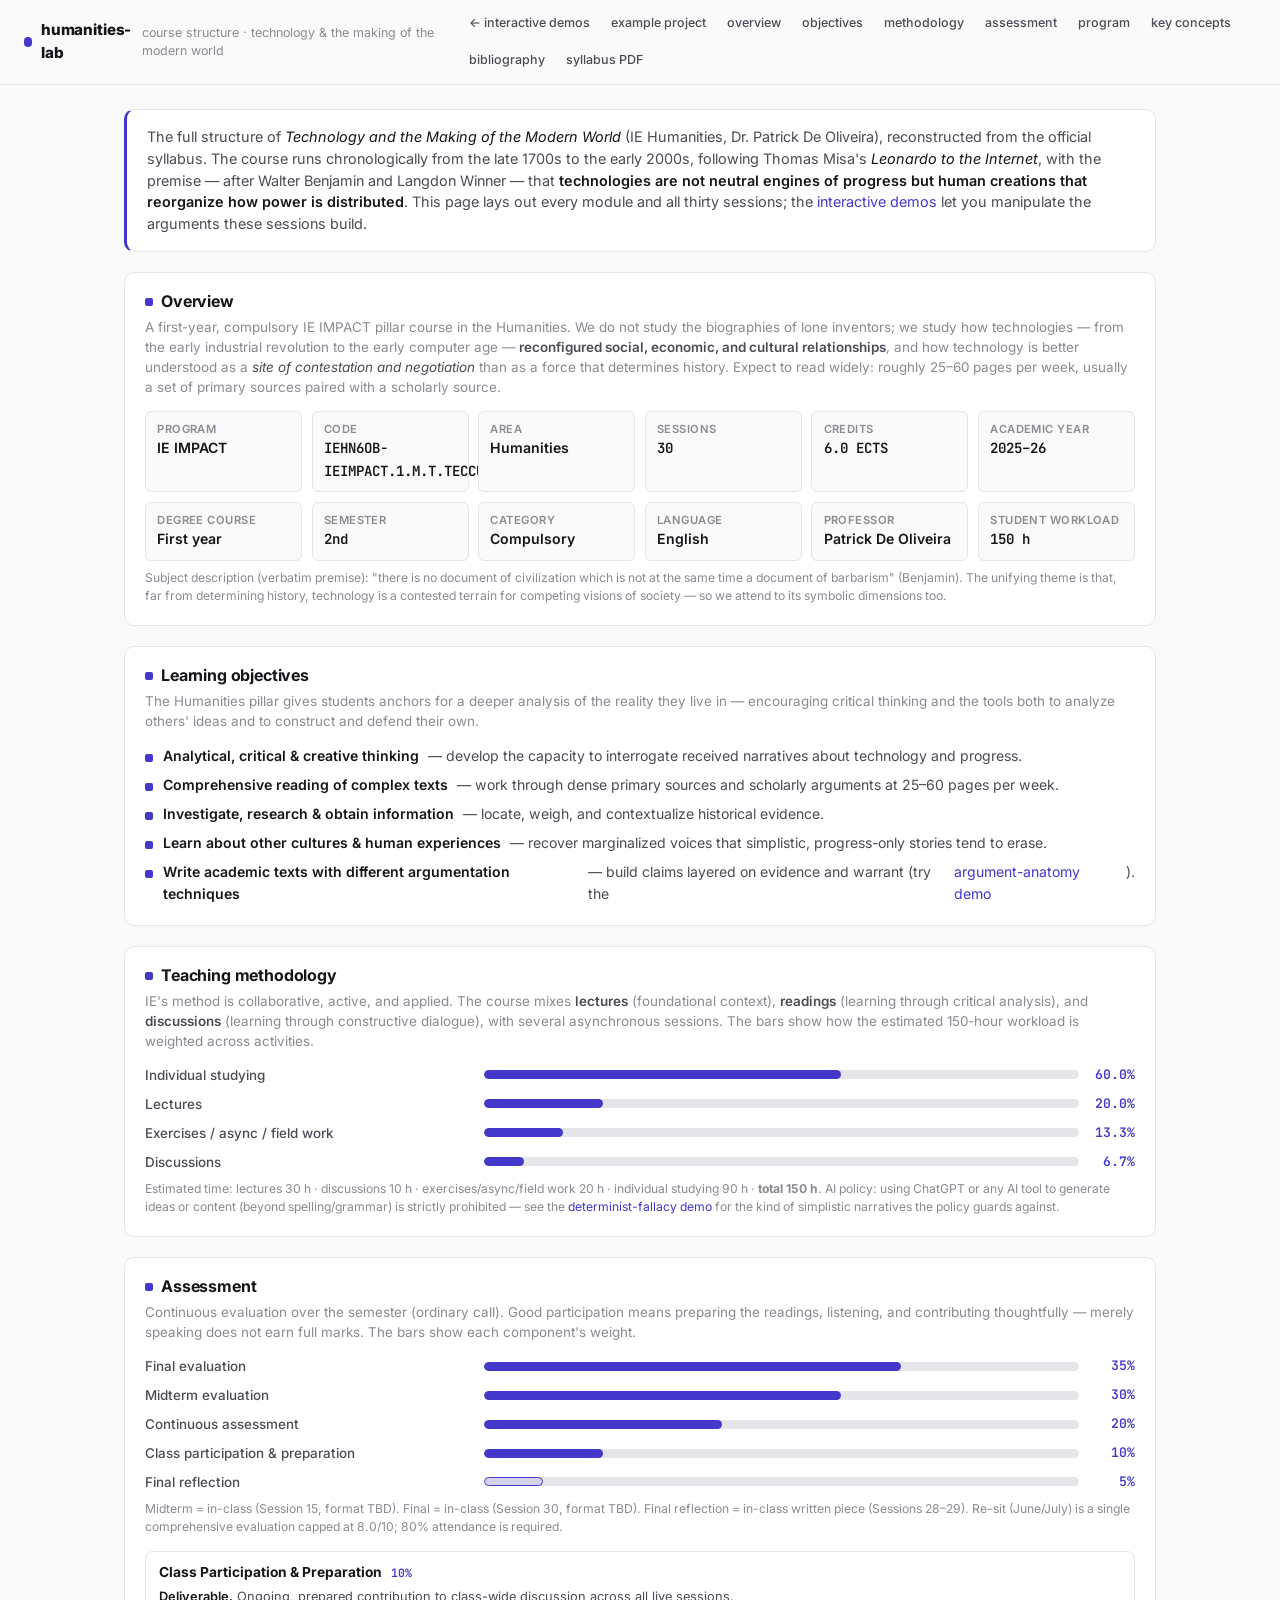
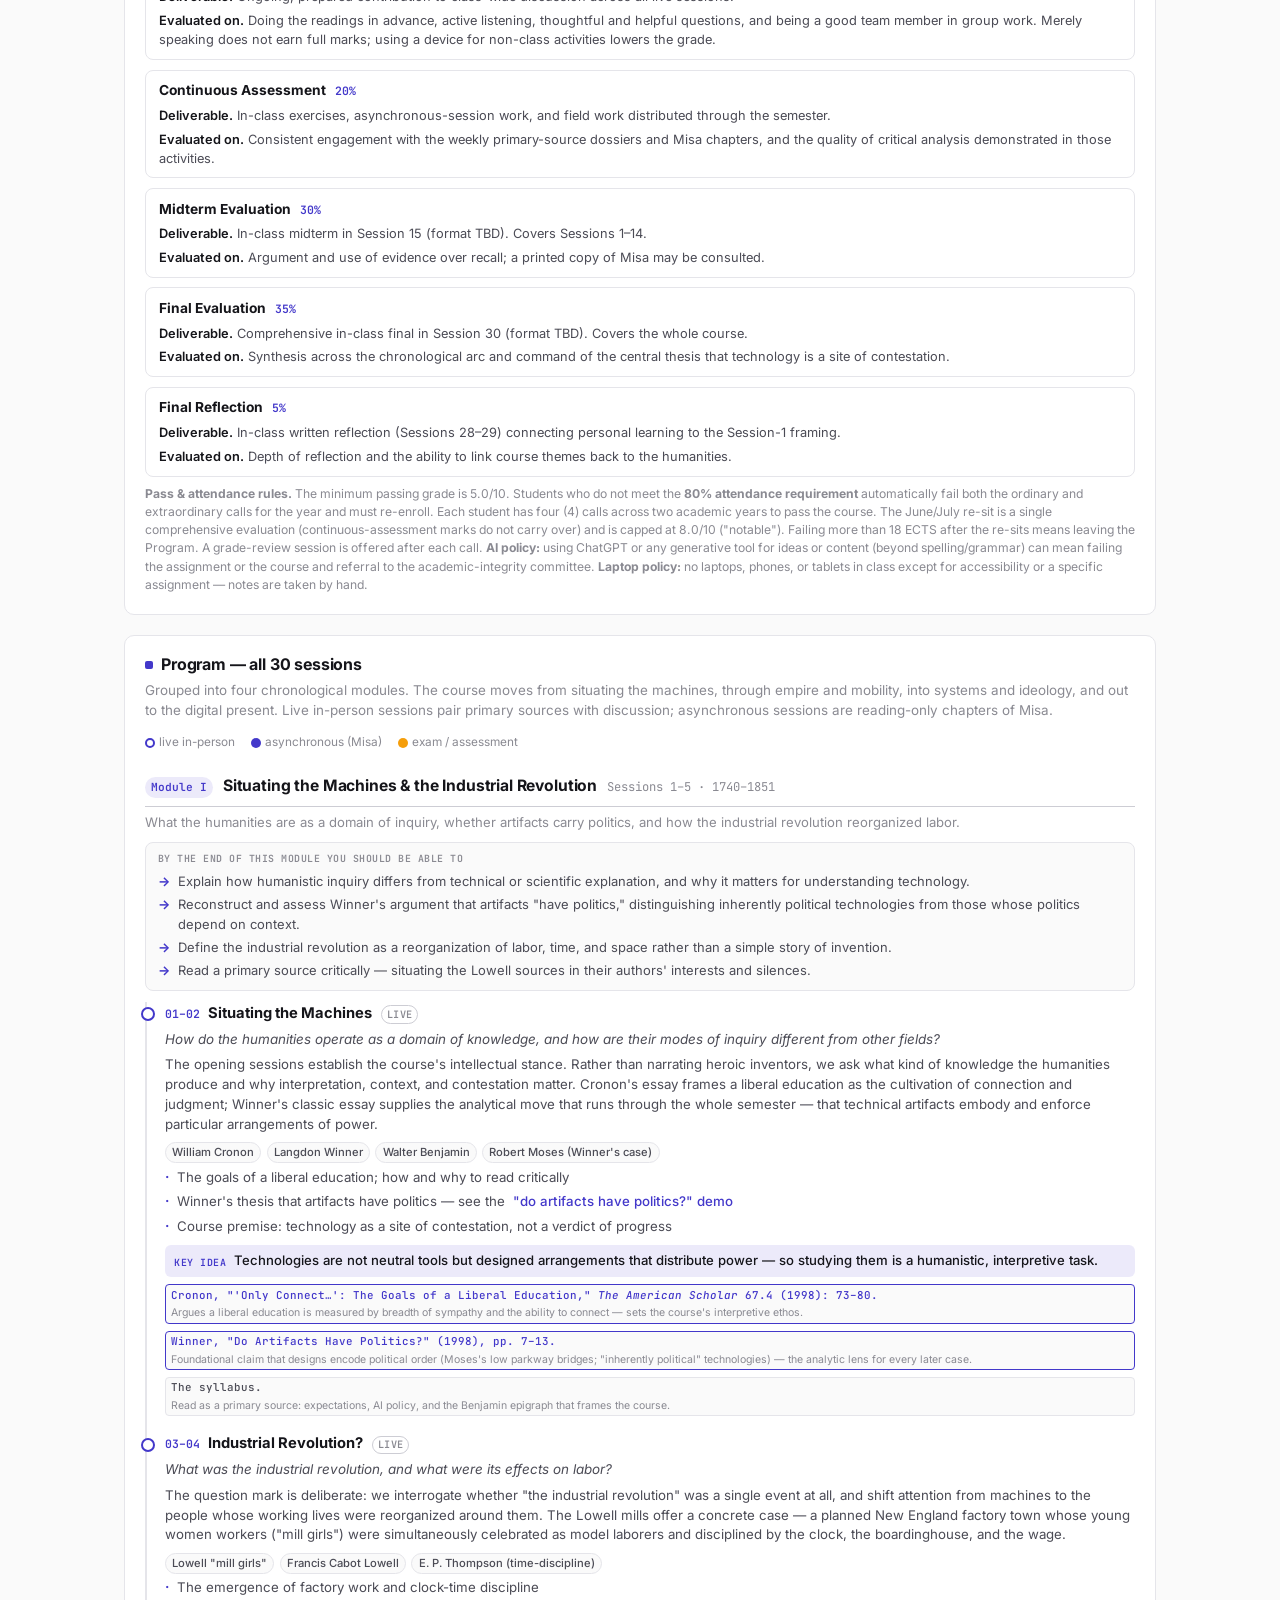
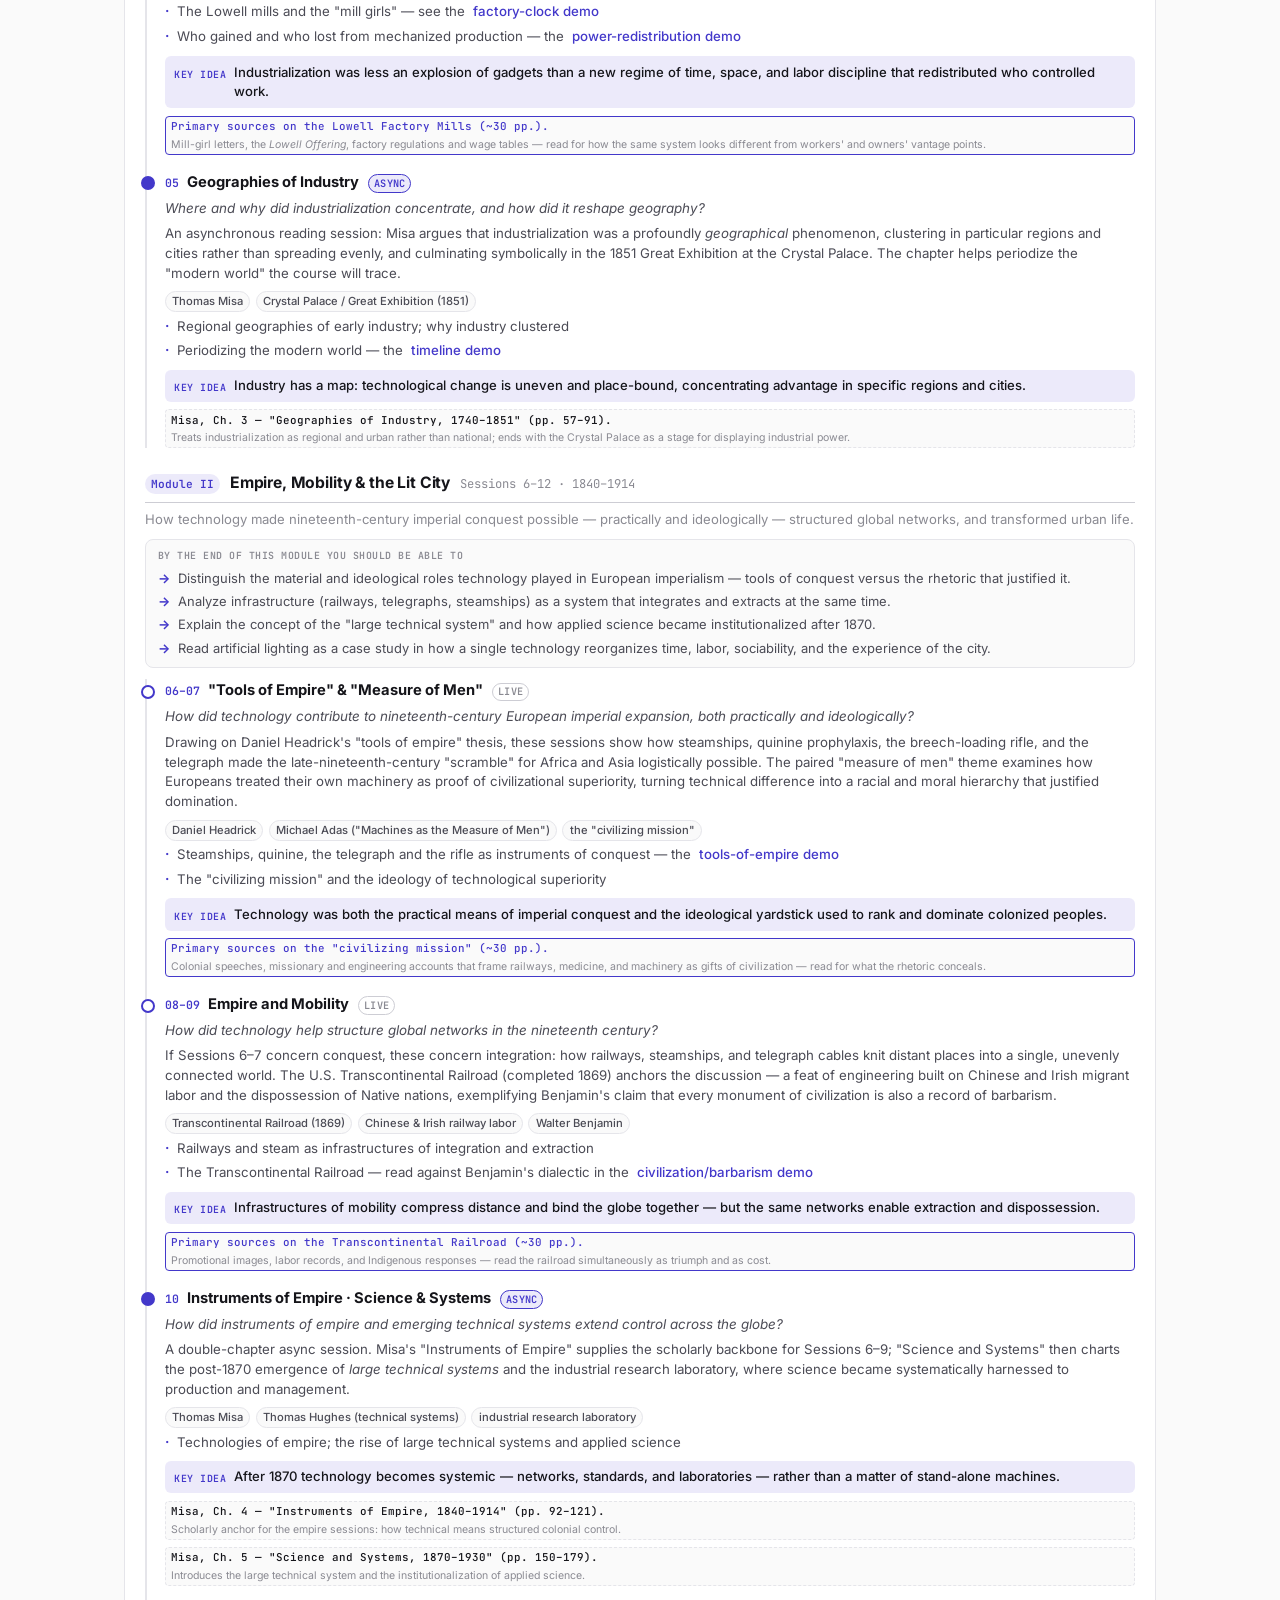
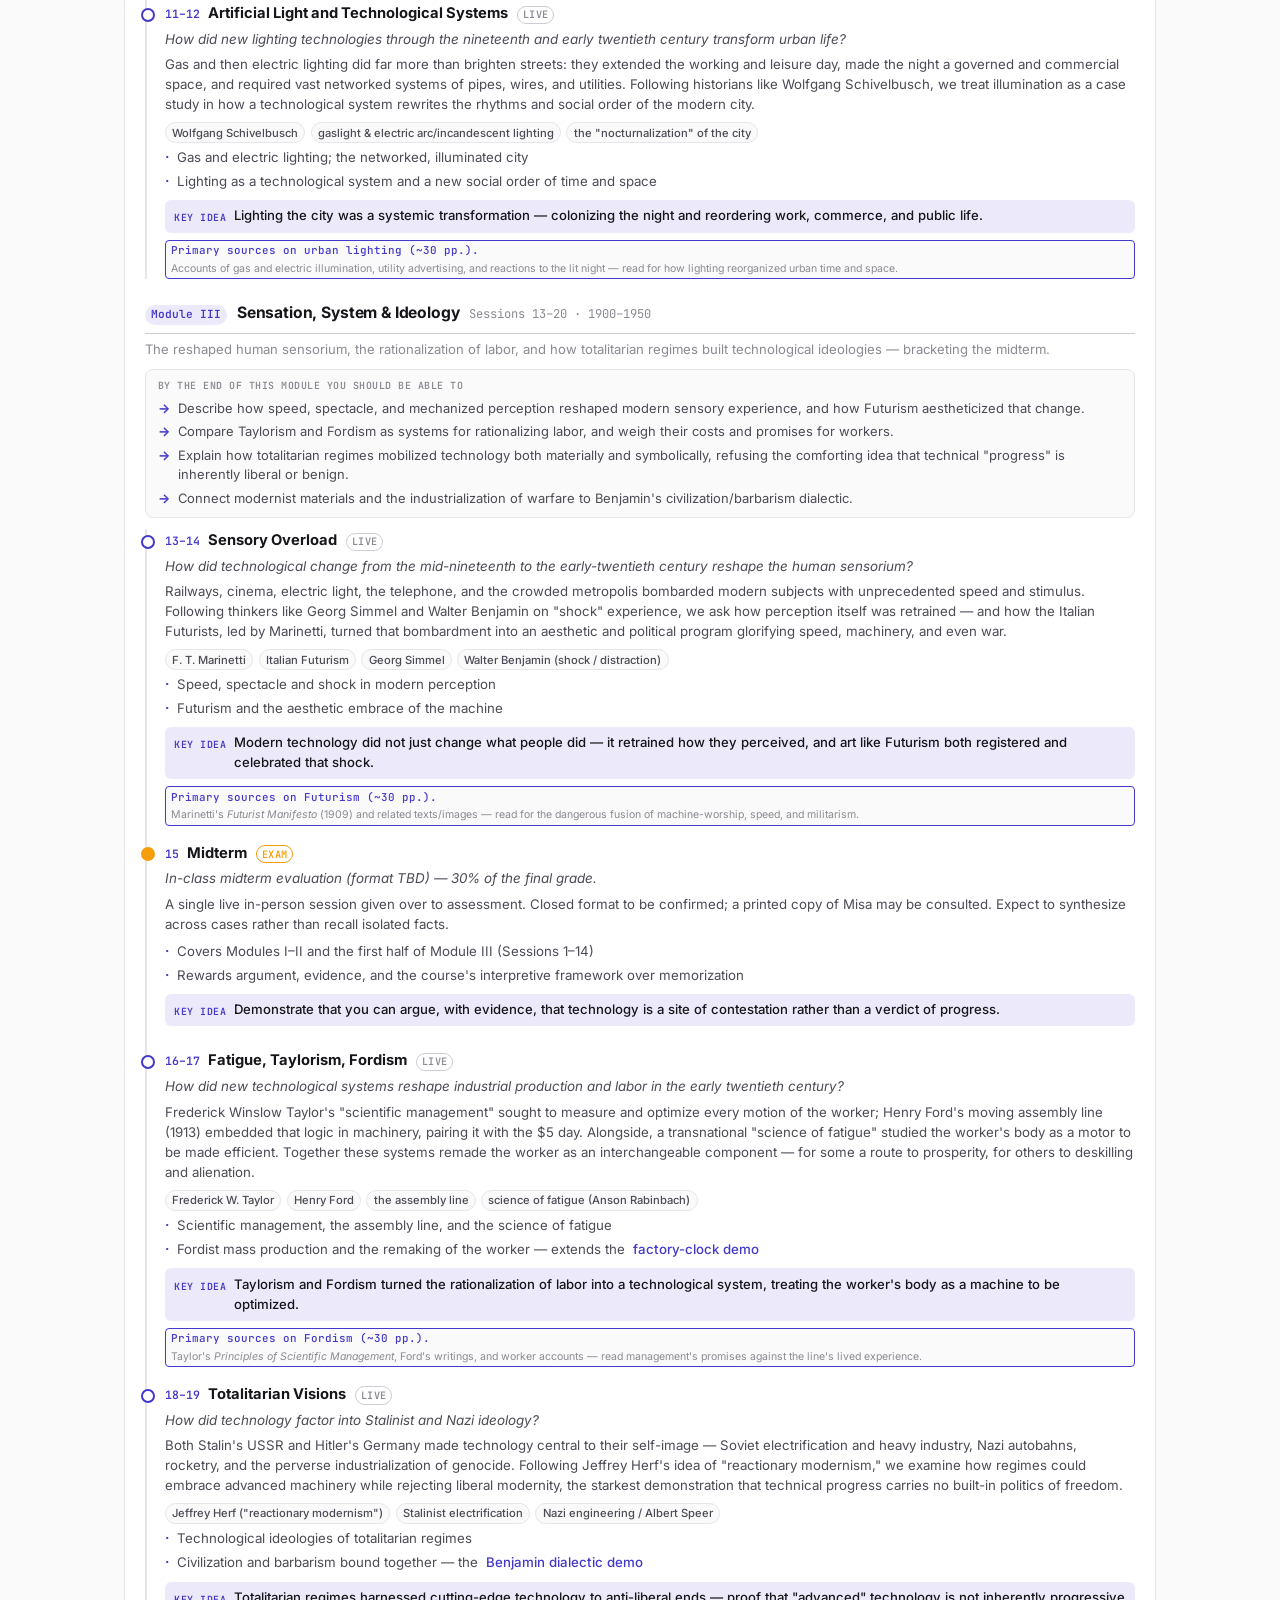
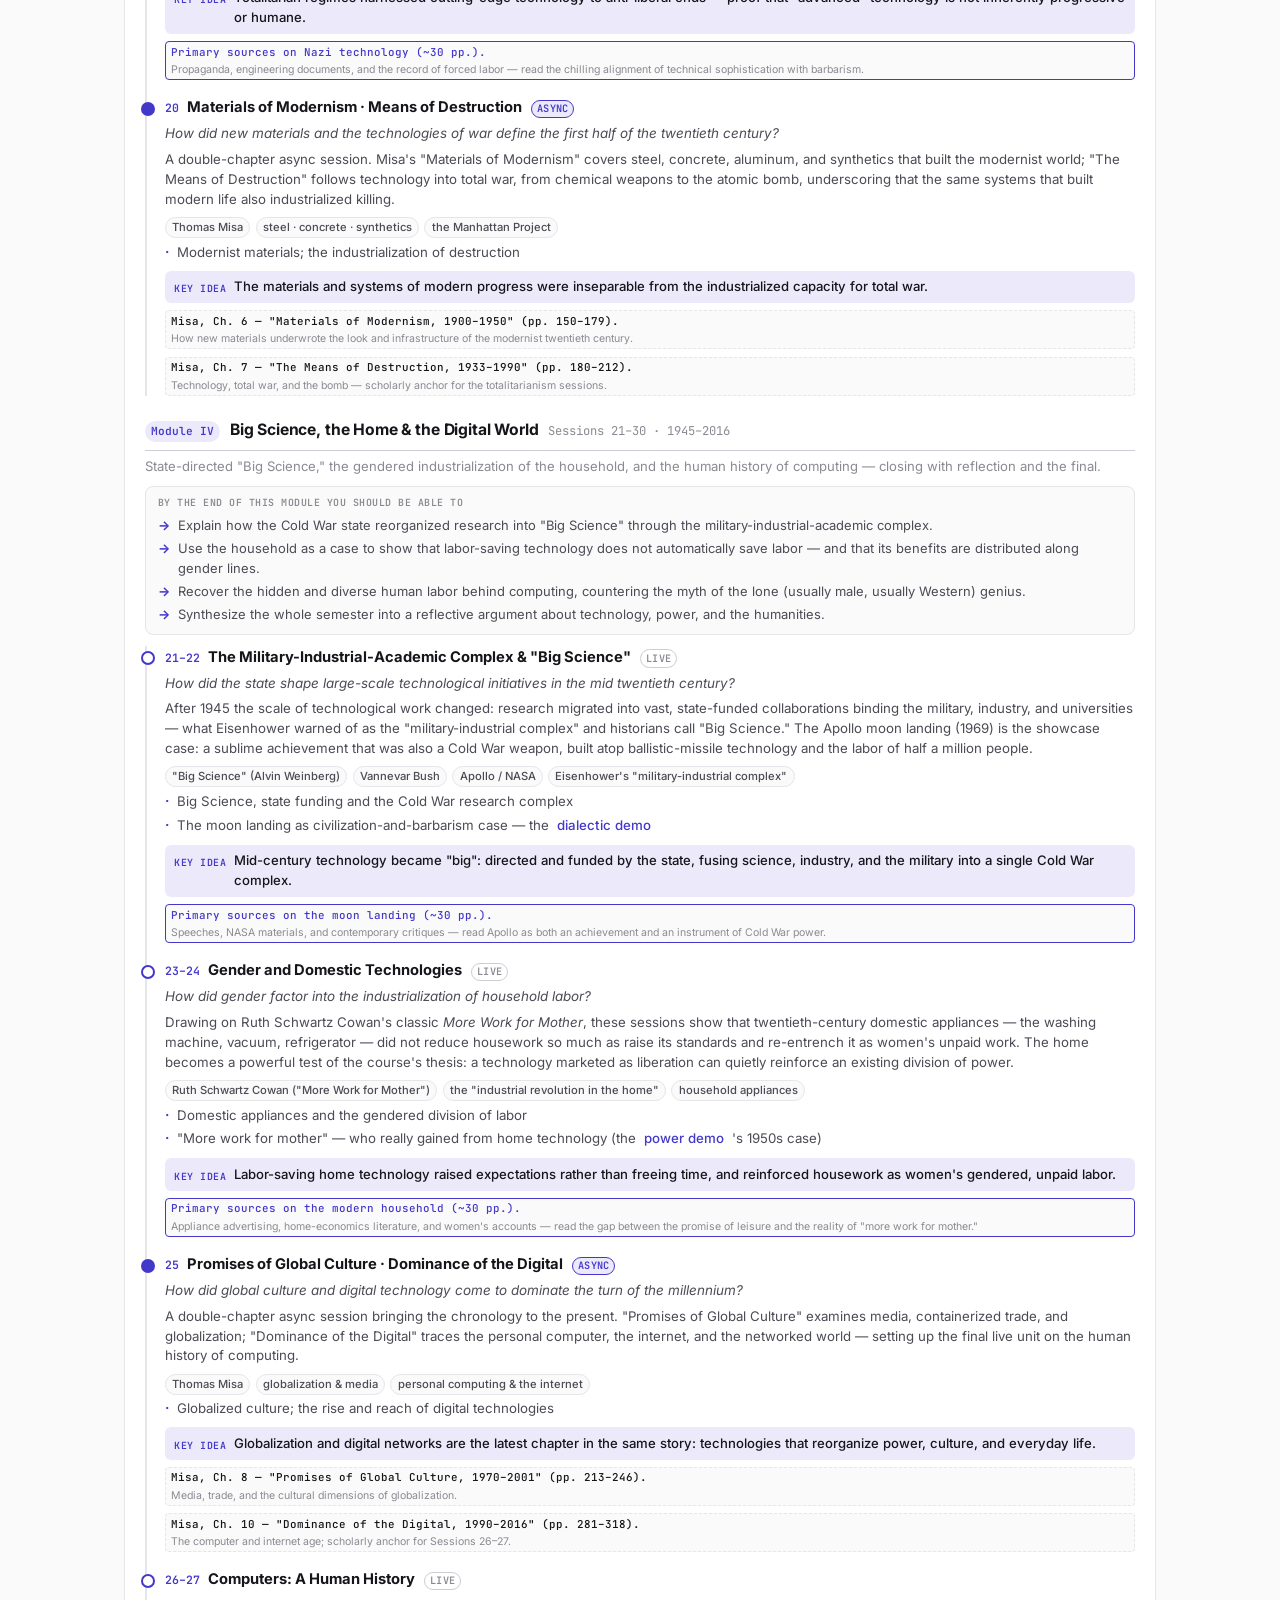
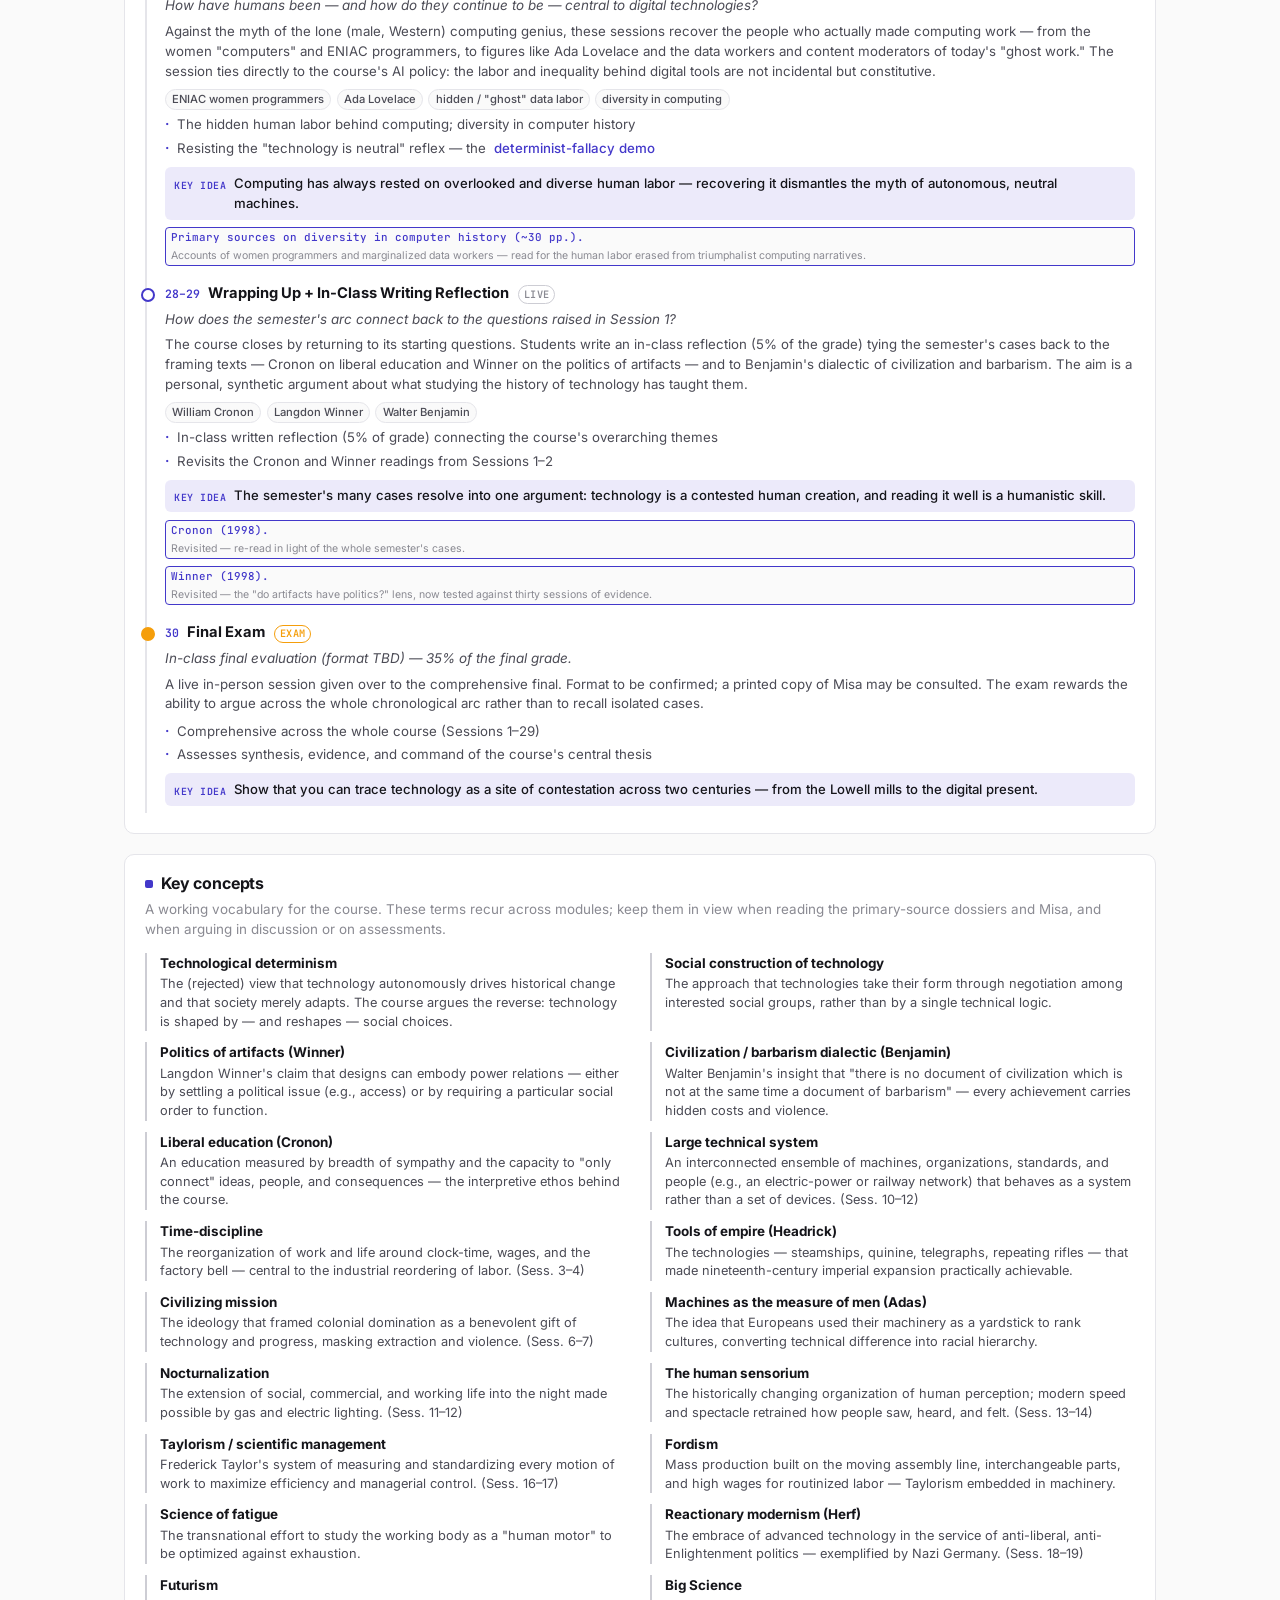
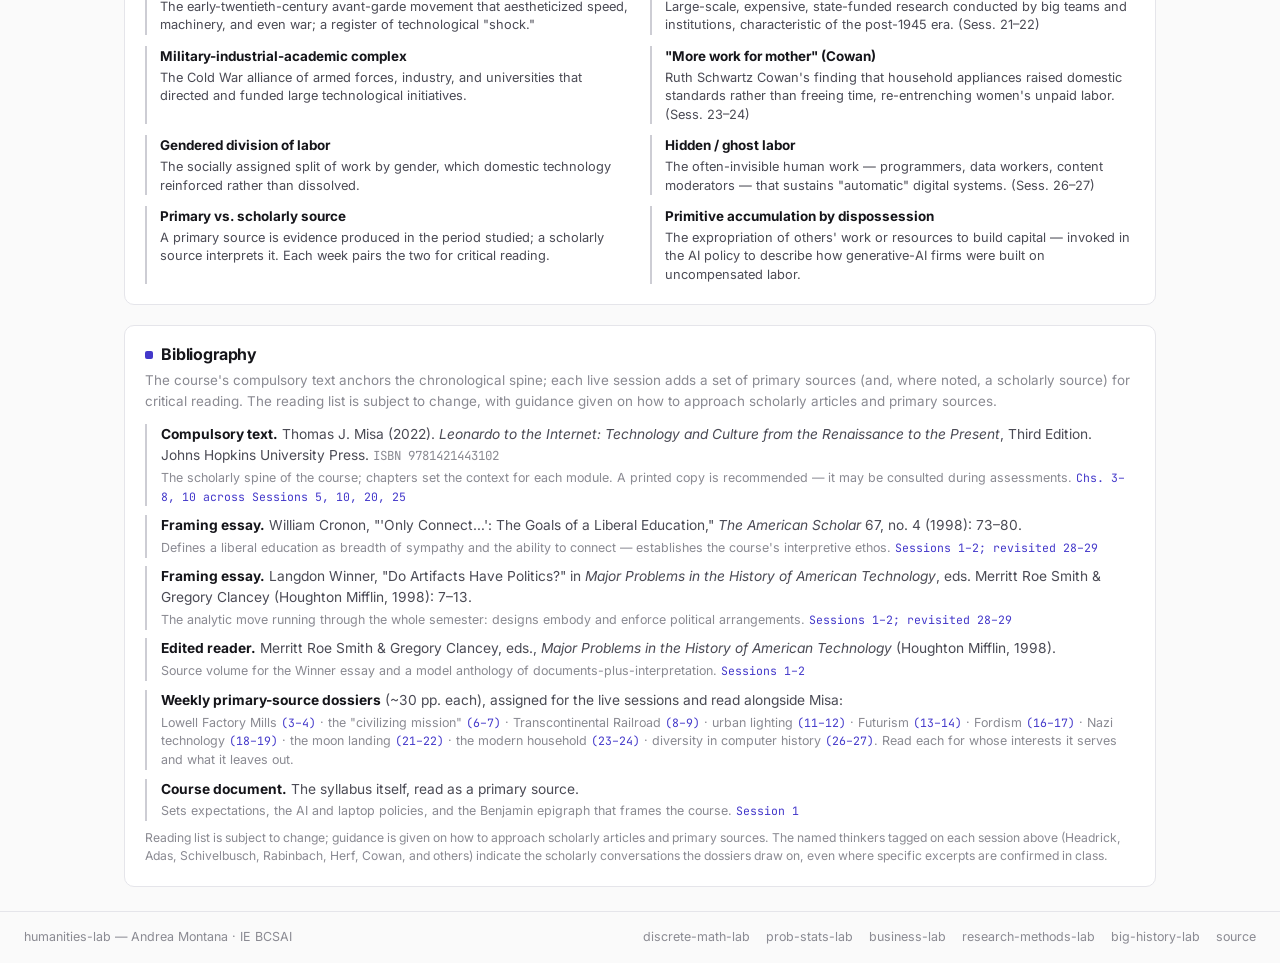
==== commit 1a38db82: "Add worked-example project page" ====
--- a/course.html
+++ b/course.html
@@ -190,6 +190,7 @@
       </div>
       <nav>
         <a href="./index.html">← interactive demos</a>
+        <a href="./project.html">example project</a>
         <a href="#overview">overview</a>
         <a href="#objectives">objectives</a>
         <a href="#methodology">methodology</a>
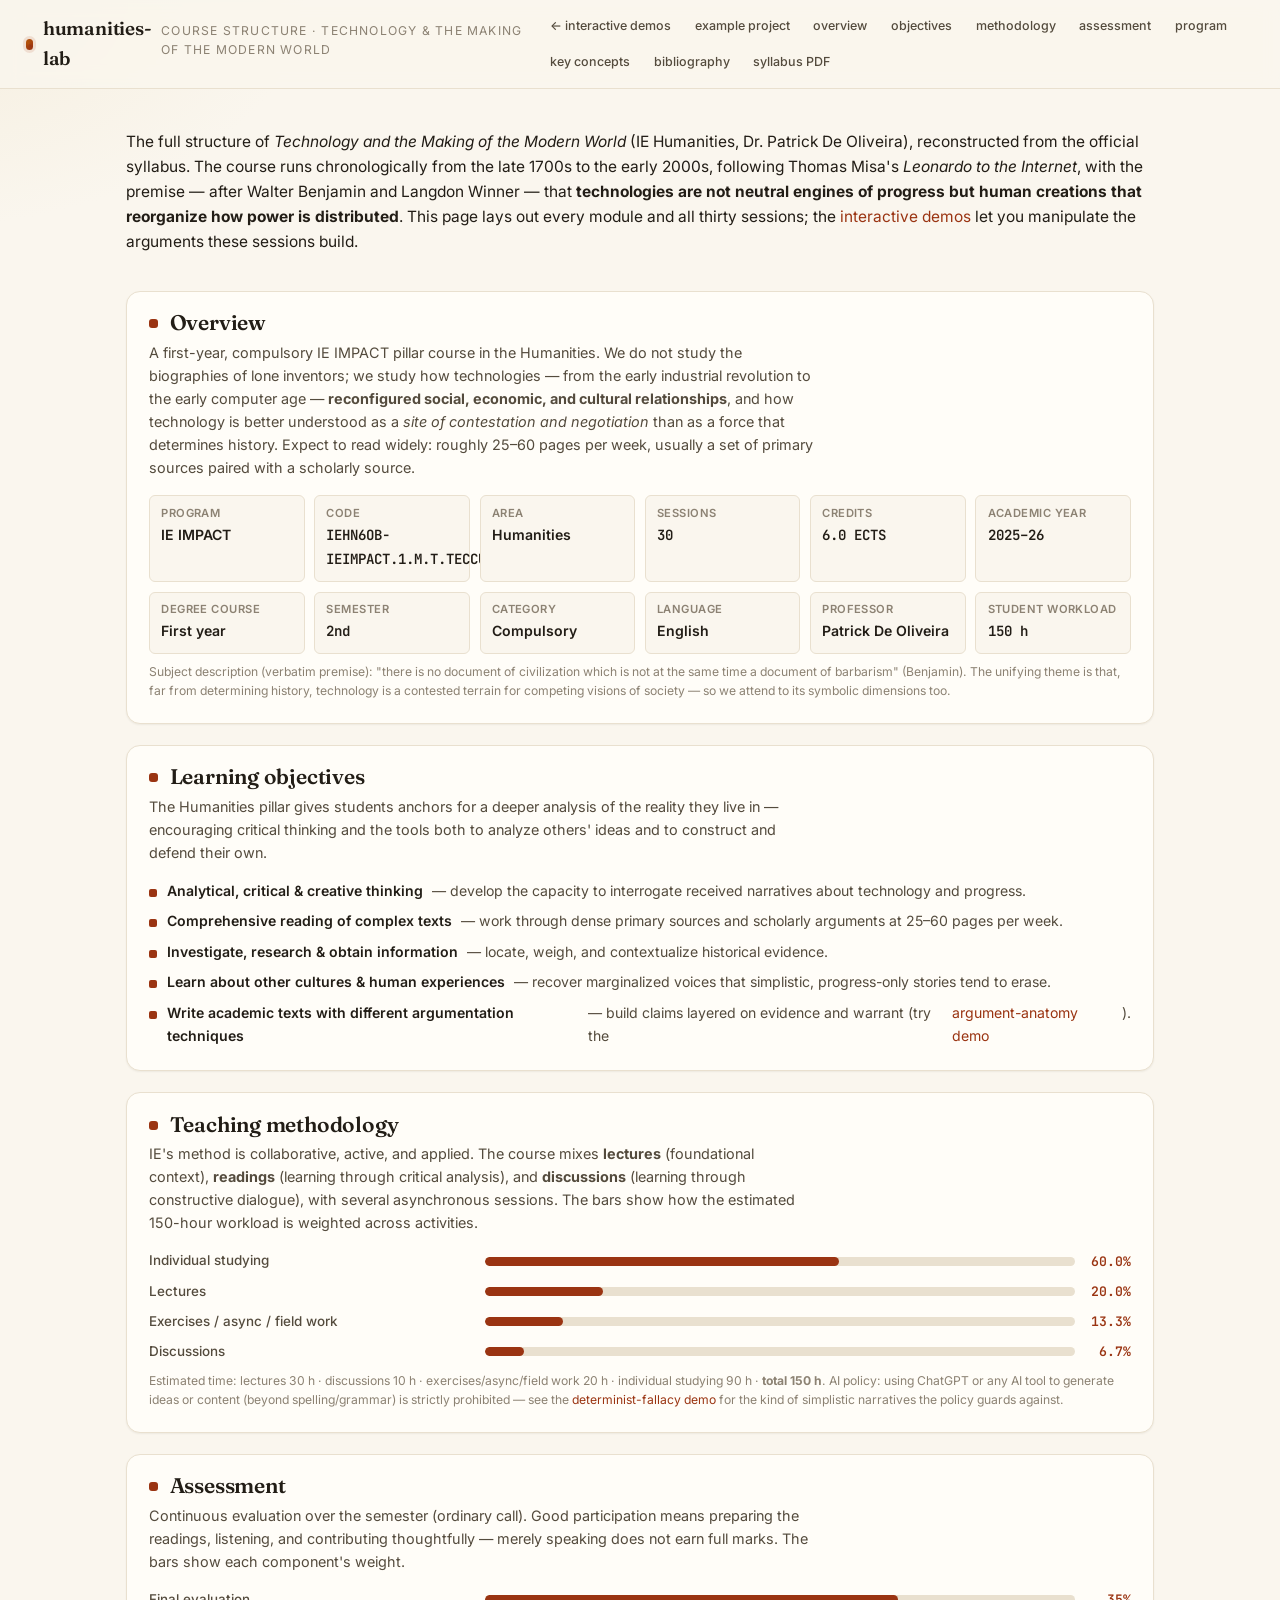
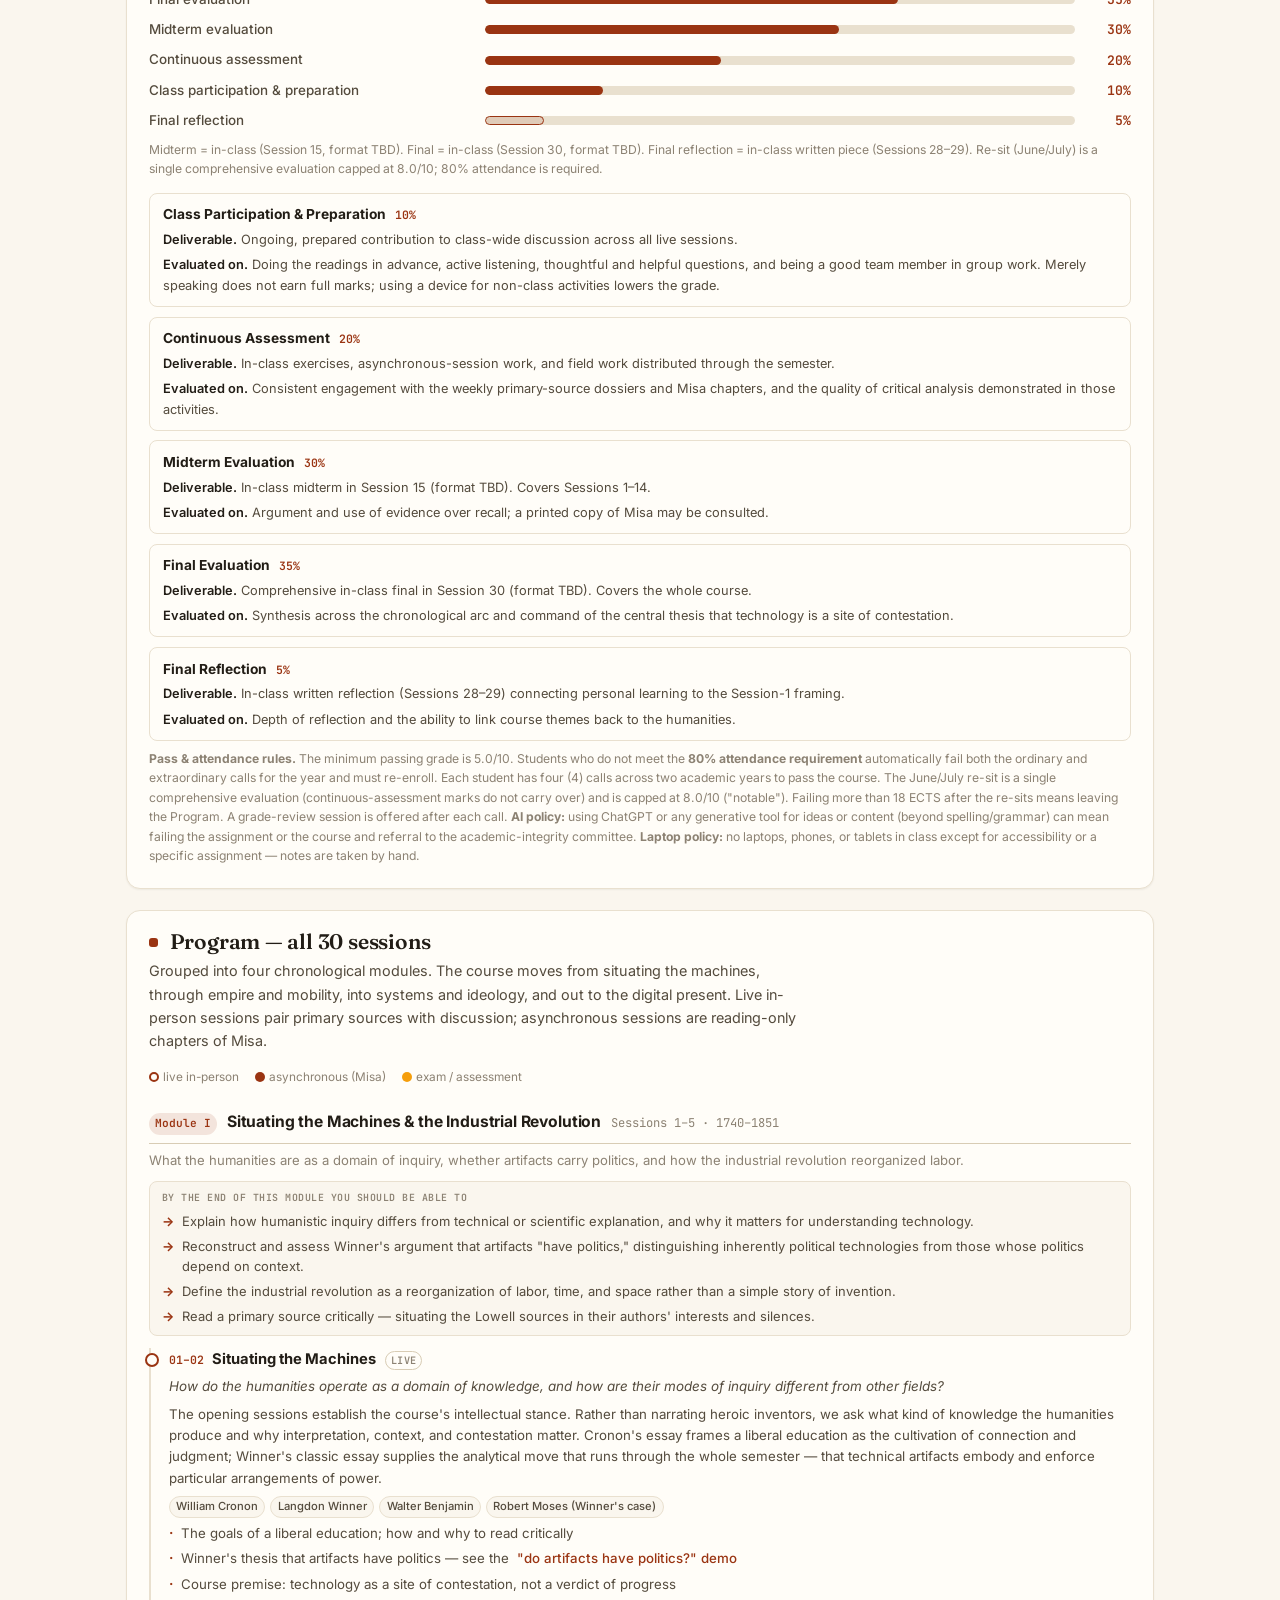
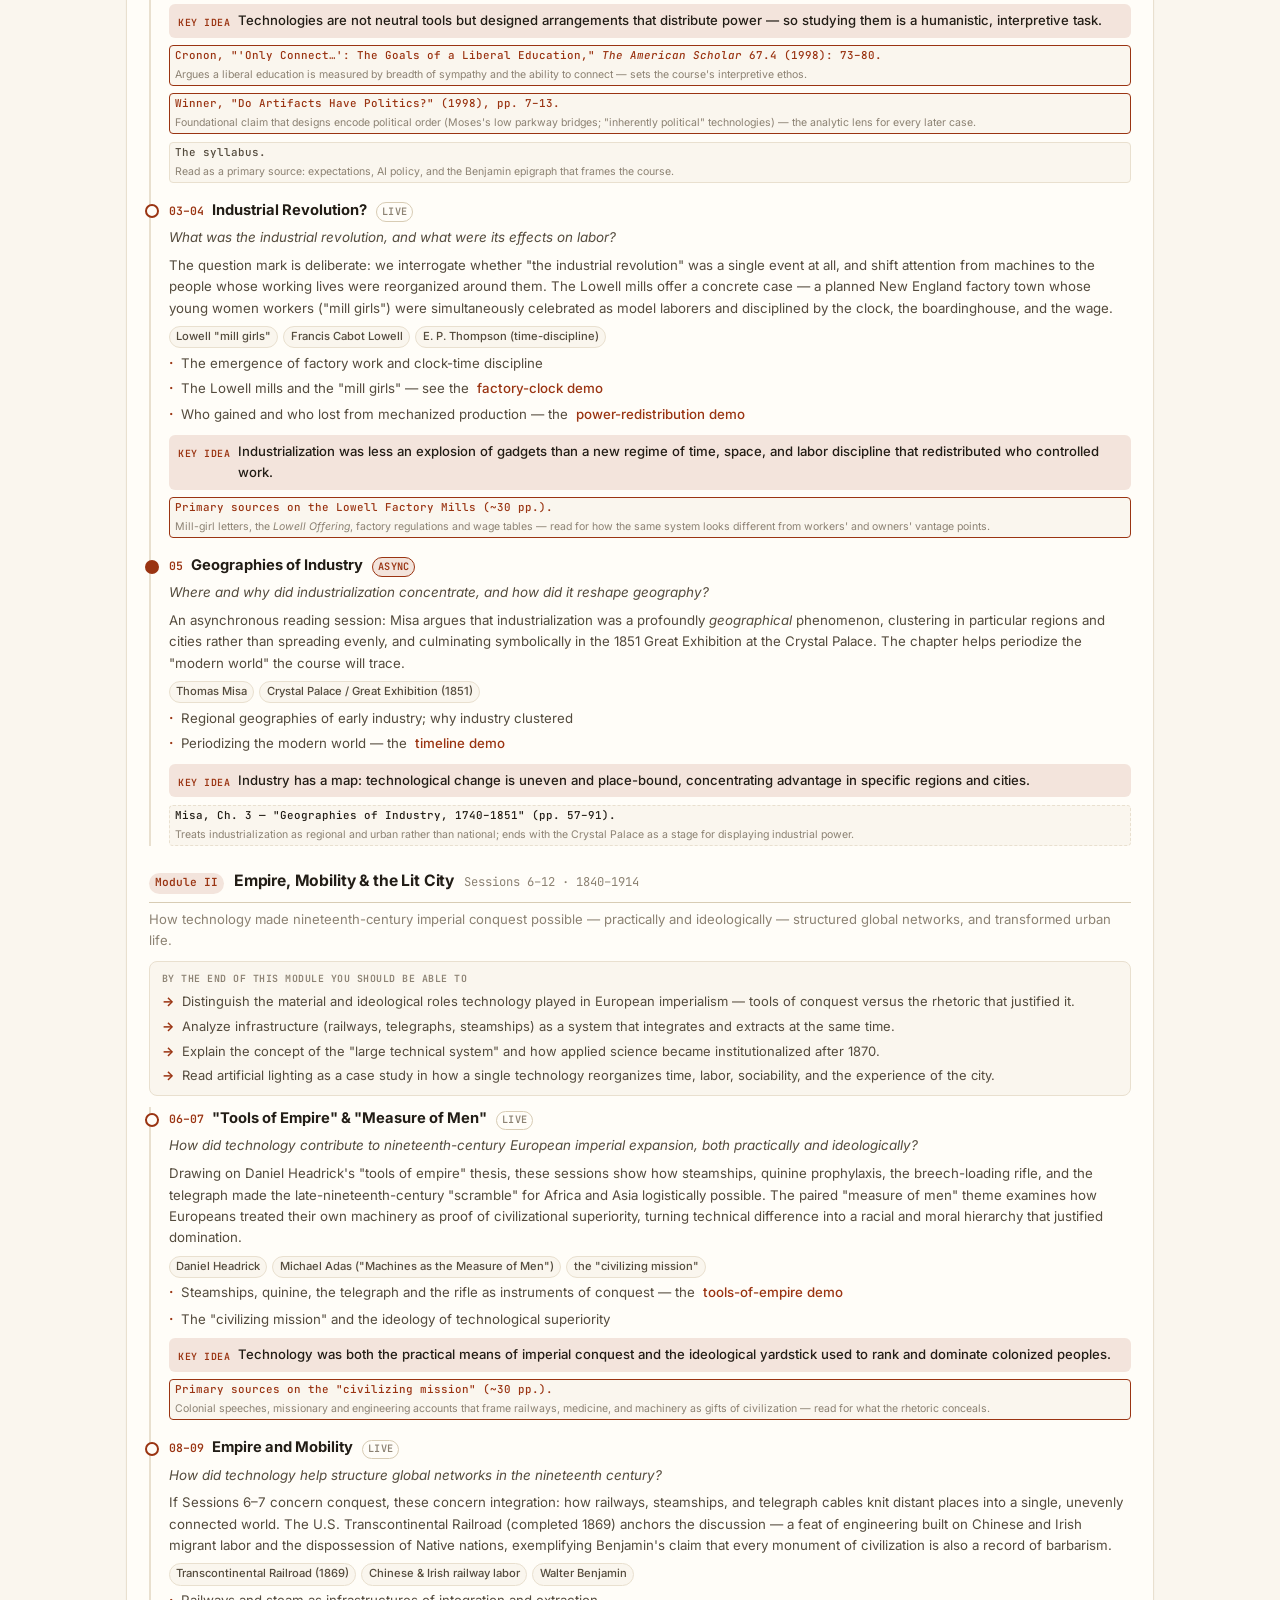
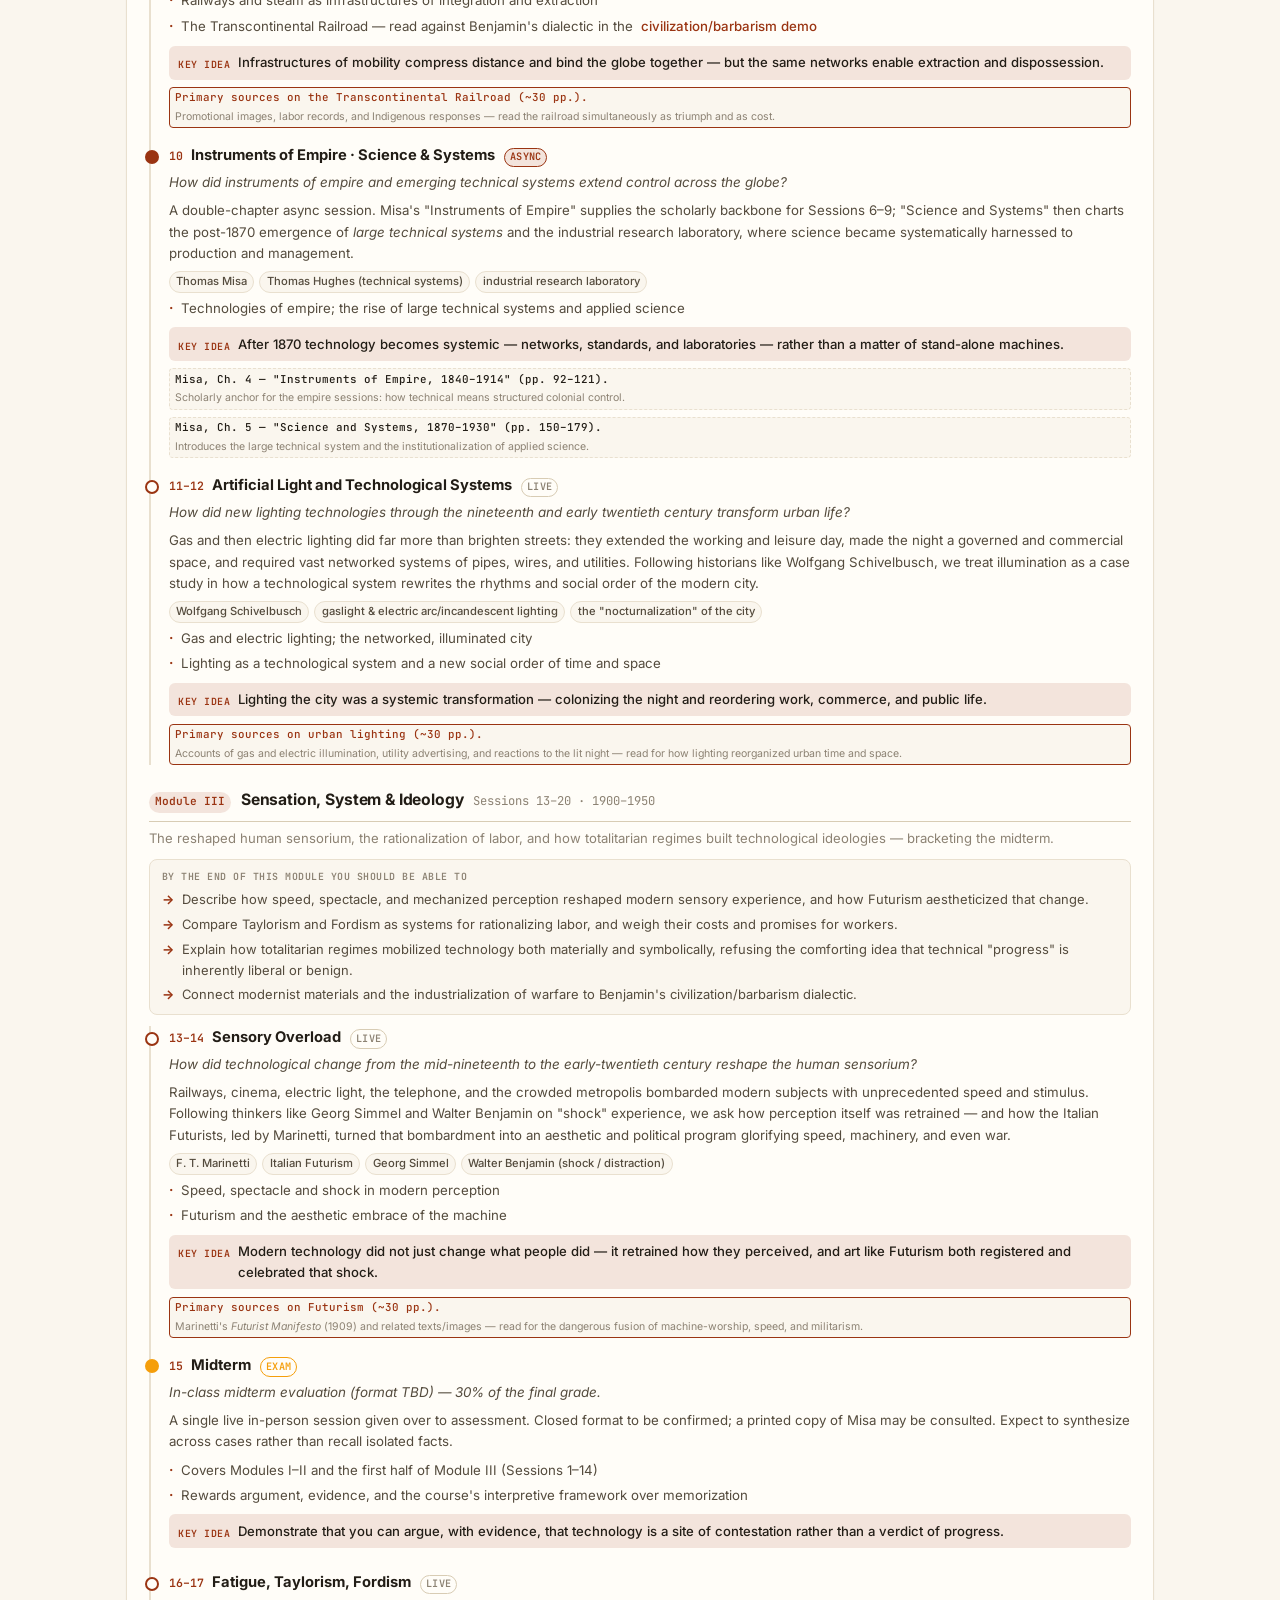
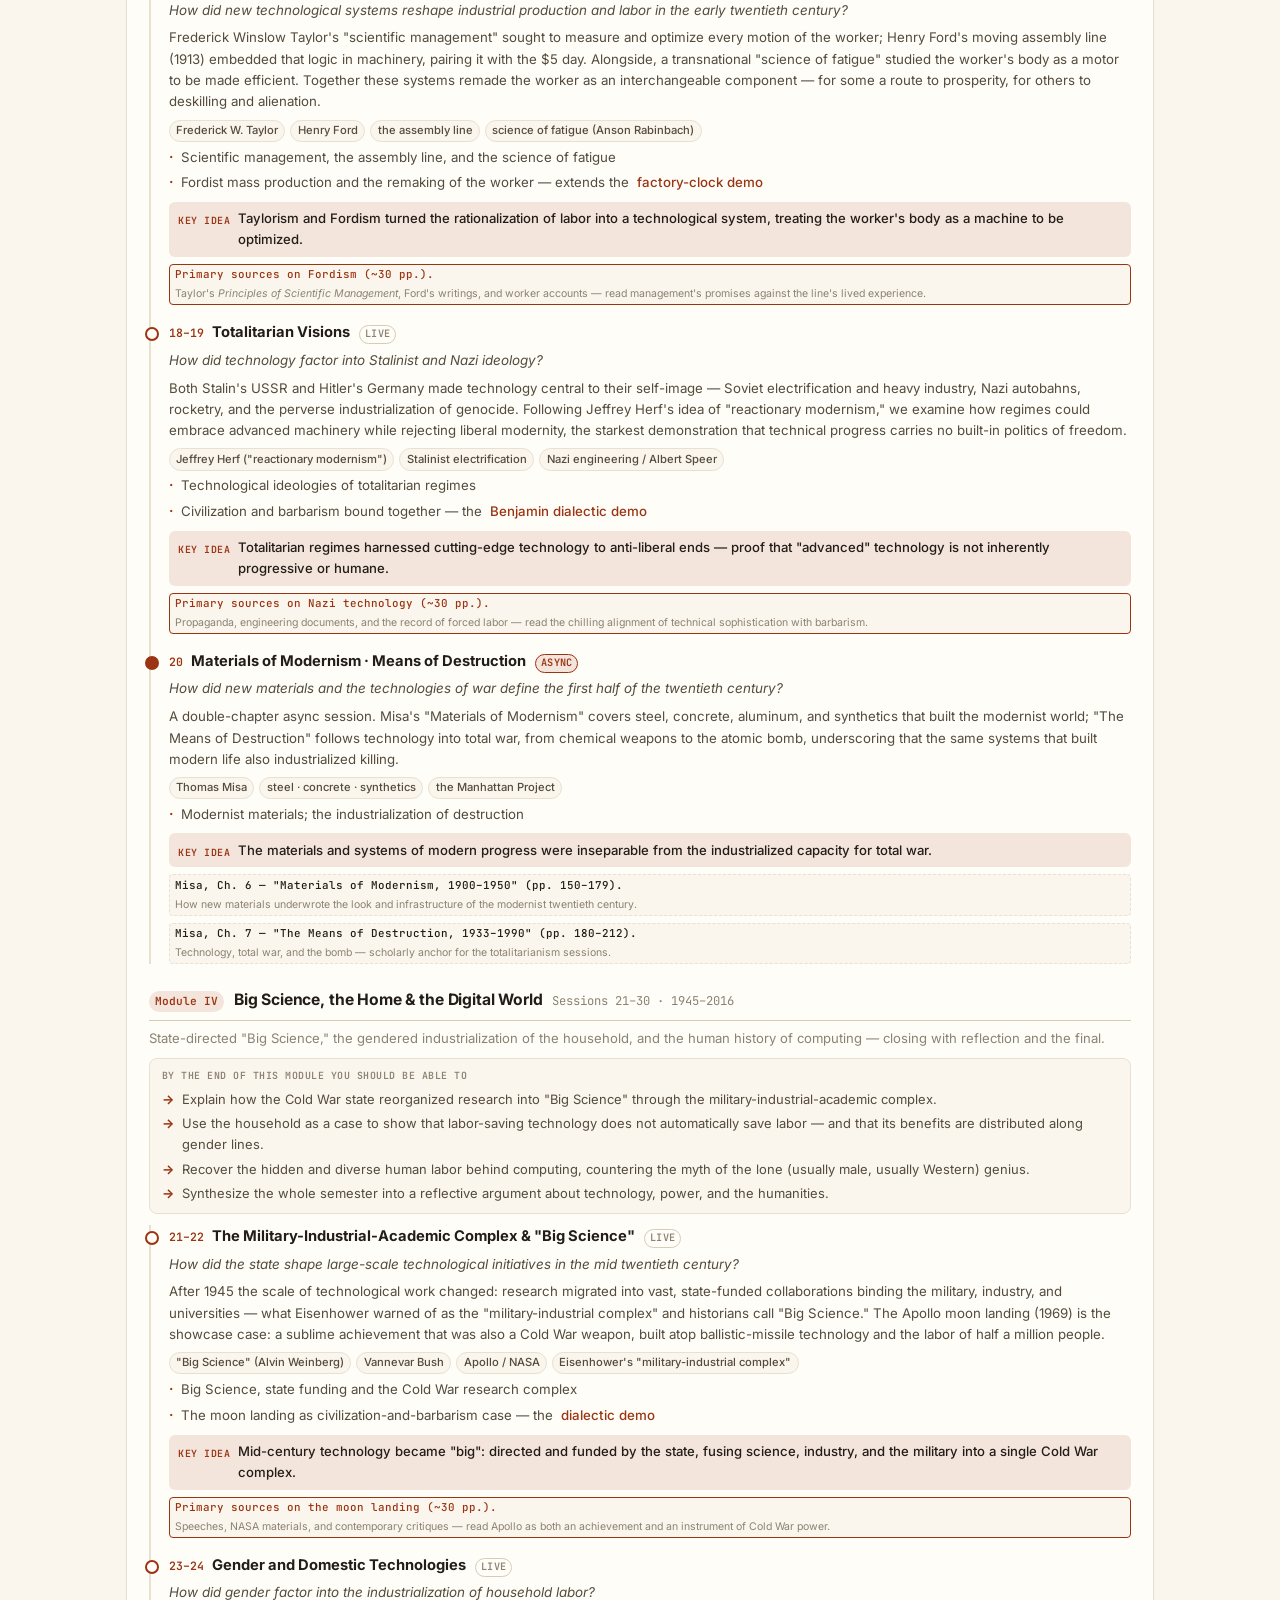
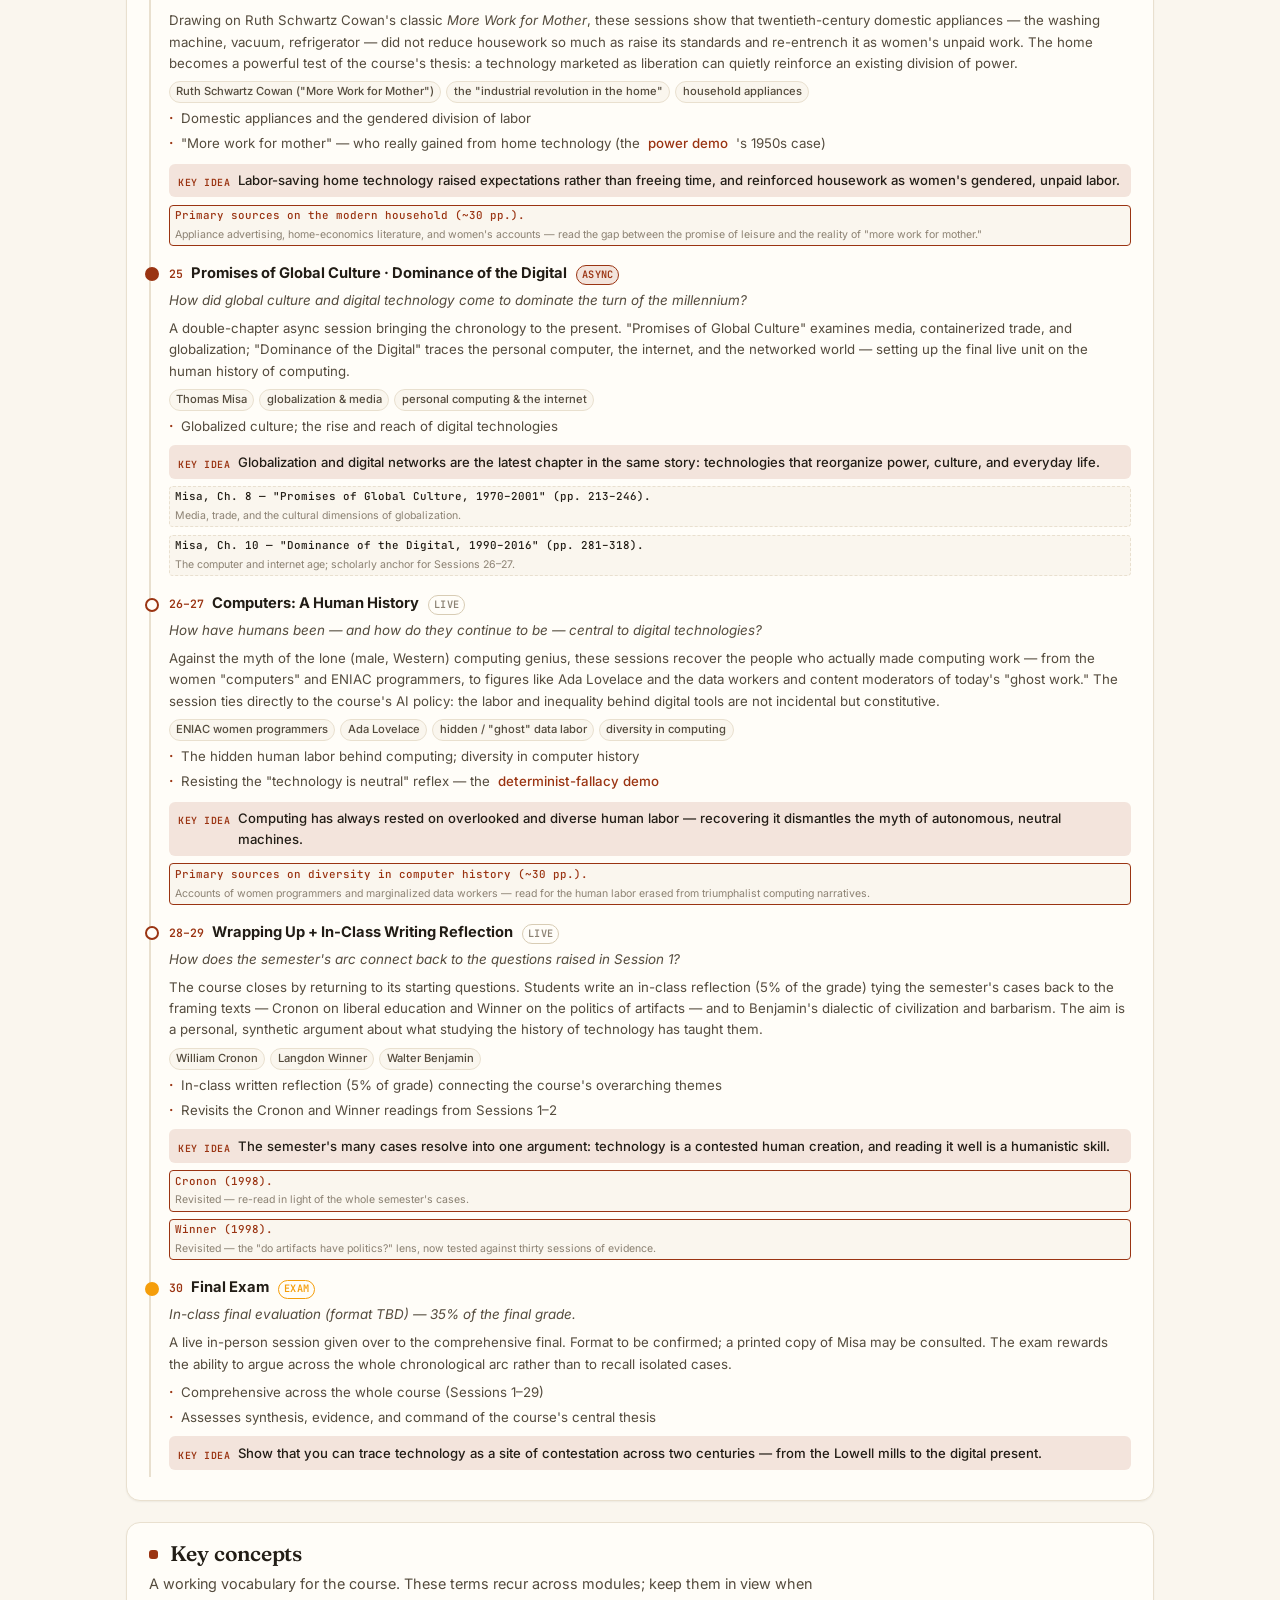
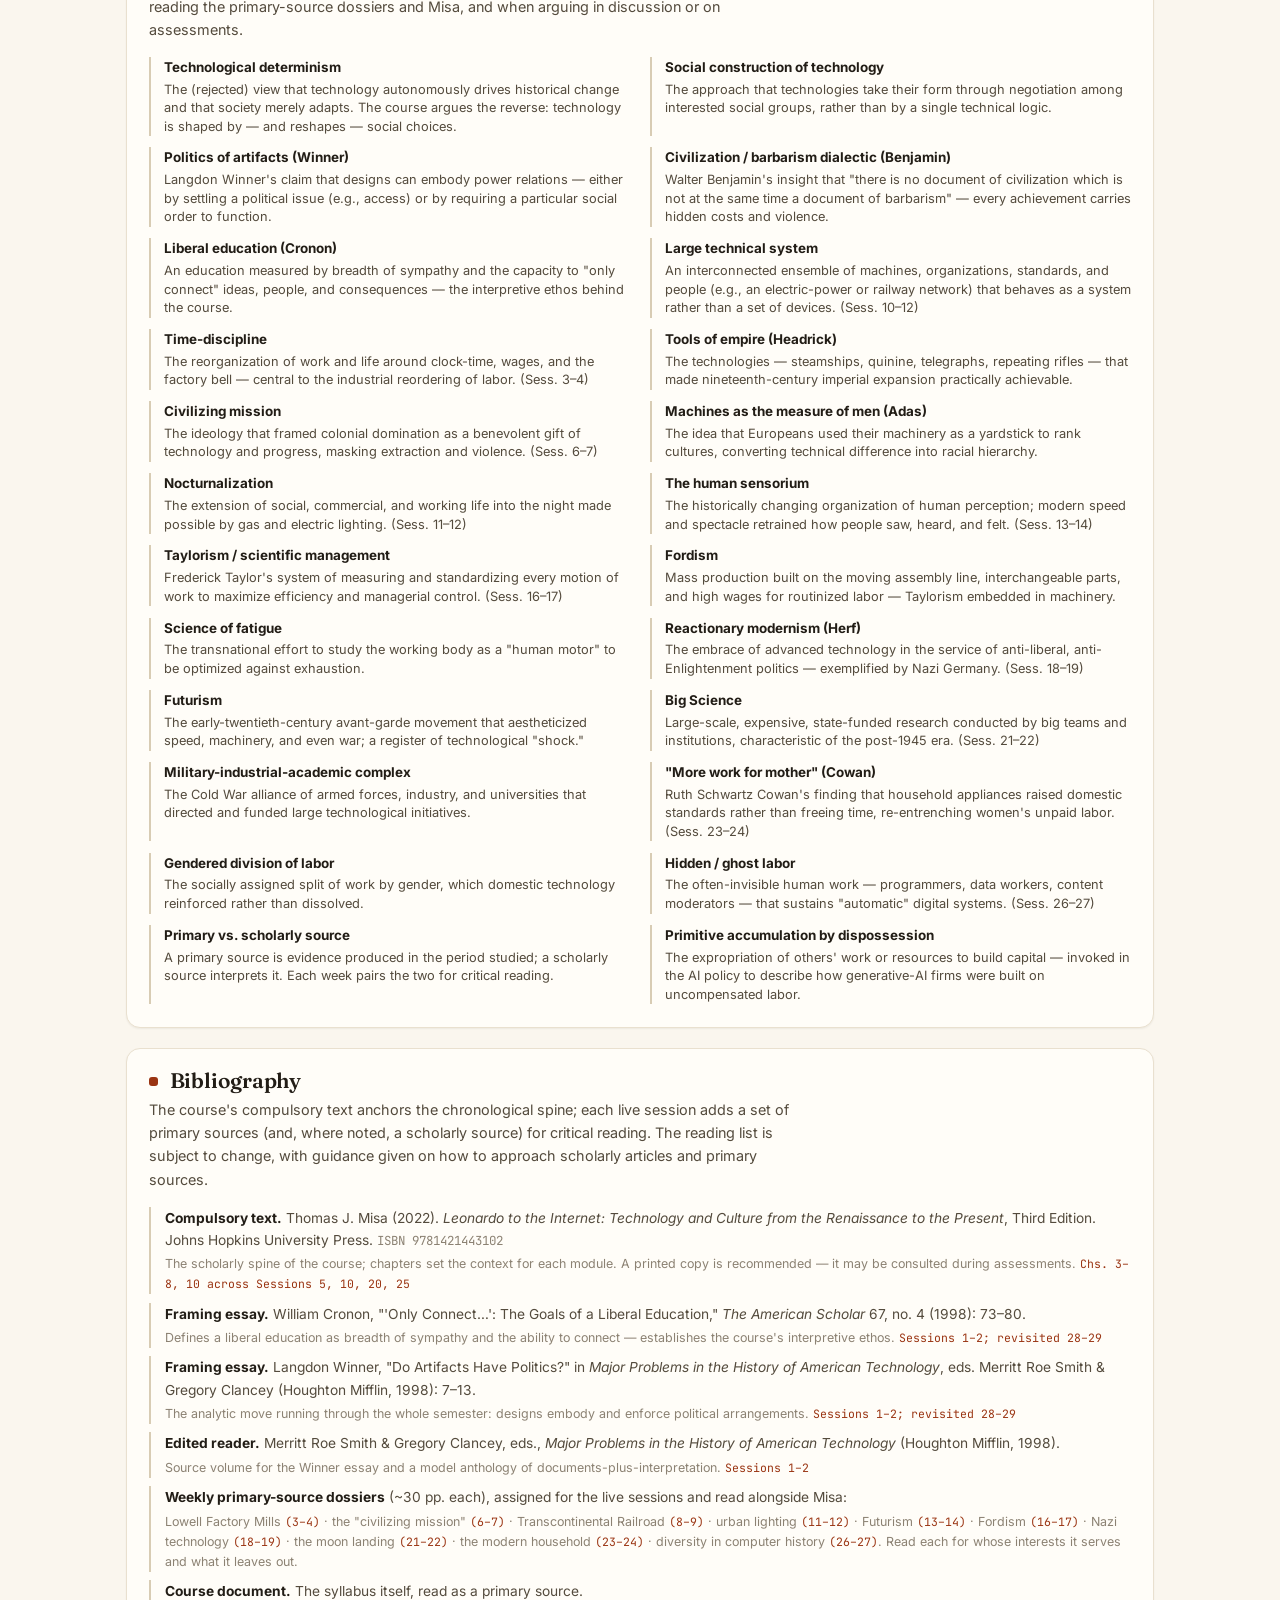
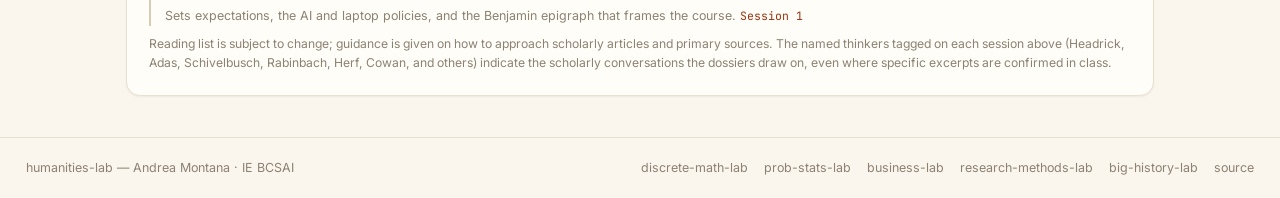
==== commit c5d1650c: "Editorial/academic redesign (warm paper, serif display, depth) Rework the *-lab series stylesheet in" ====
--- a/course.html
+++ b/course.html
@@ -9,7 +9,7 @@
 
     <link rel="preconnect" href="https://fonts.googleapis.com" />
     <link rel="preconnect" href="https://fonts.gstatic.com" crossorigin />
-    <link href="https://fonts.googleapis.com/css2?family=Inter:wght@400;500;600;700;800&family=JetBrains+Mono:wght@400;500;600&display=swap" rel="stylesheet" />
+    <link href="https://fonts.googleapis.com/css2?family=Fraunces:opsz,wght@9..144,400;9..144,500;9..144,600;9..144,700&family=Inter:wght@400;500;600;700;800&family=JetBrains+Mono:wght@400;500;600&display=swap" rel="stylesheet" />
 
     <link rel="stylesheet" href="./style.css" />
 
--- a/style.css
+++ b/style.css
@@ -1,241 +1,180 @@
 /* ============================================================
-   humanities-lab · the *-lab series design language.
-   Minimal: paper white, charcoal ink, one accent, monospace numerics.
+   ml-lab · the *-lab series — EDITORIAL / ACADEMIC theme.
+   Warm paper, Fraunces serif display, layered depth, one
+   per-course accent (kept in --accent). Course & project pages
+   inherit this via :root tokens, so this file re-skins all three.
+
+   To re-skin another *-lab course: change --accent ONLY.
    ============================================================ */
 :root {
-  --bg:       #FAFAFA;
-  --paper:    #FFFFFF;
-  --ink:      #15151A;
-  --ink-soft: #4B4B55;
-  --muted:    #8A8A92;
-  --rule:     #E5E5EA;
-  --rule-h:   #CDCDD4;
-  --accent:   #4338CA;
-  --accent-soft: rgba(67, 56, 202, 0.10);
-  --good:     #16A34A;
-  --warn:     #F59E0B;
-  --bad:      #DC2626;
+  --bg:        #faf6ee;   /* warm cream page          */
+  --paper:     #fffdf8;   /* cards / raised surfaces  */
+  --ink:       #221d16;   /* primary text             */
+  --ink-soft:  #544b3d;   /* secondary prose          */
+  --muted:     #8c8273;   /* captions, meta           */
+  --rule:      #e9e0cf;   /* hairline borders         */
+  --rule-h:    #d8ccb4;   /* stronger borders         */
 
-  --font-sans: 'Inter', -apple-system, BlinkMacSystemFont, 'Segoe UI', Roboto, sans-serif;
-  --font-mono: 'JetBrains Mono', ui-monospace, Menlo, Consolas, monospace;
+  --accent:      #9a3412;                                        /* per-course colour */
+  --accent-soft: color-mix(in srgb, var(--accent) 12%, transparent);
+  --accent-deep: color-mix(in srgb, var(--accent) 70%, #15120e);
+  --gold:        #b45309;                                        /* shared 2nd accent */
+
+  --good: #16A34A;  --warn: #F59E0B;  --bad: #DC2626;
+
+  --shadow-sm: 0 1px 2px rgba(34,29,22,.06);
+  --shadow:    0 2px 4px rgba(34,29,22,.05), 0 14px 30px -18px rgba(34,29,22,.28);
+
+  --font-display: 'Fraunces', Georgia, 'Times New Roman', serif;
+  --font-sans:    'Inter', -apple-system, BlinkMacSystemFont, 'Segoe UI', Roboto, sans-serif;
+  --font-mono:    'JetBrains Mono', ui-monospace, Menlo, Consolas, monospace;
 }
 
 * { box-sizing: border-box; }
-html, body { margin: 0; padding: 0; background: var(--bg); color: var(--ink); font-family: var(--font-sans); -webkit-font-smoothing: antialiased; }
-body { font-size: 15px; line-height: 1.5; }
+html { scroll-behavior: smooth; }
+html, body { margin: 0; padding: 0; color: var(--ink); font-family: var(--font-sans);
+  -webkit-font-smoothing: antialiased; text-rendering: optimizeLegibility; }
+body {
+  font-size: 15.5px; line-height: 1.6;
+  background:
+    radial-gradient(1100px 560px at 100% -10%, #fff8ea 0%, rgba(255,248,234,0) 55%),
+    radial-gradient(820px 460px at -8% 0%, #f5eede 0%, rgba(245,238,222,0) 50%),
+    var(--bg);
+}
 
-a { color: var(--accent); text-decoration: none; border-bottom: 1px dotted transparent; transition: border-color 120ms; }
-a:hover { border-bottom-color: var(--accent); }
+a { color: var(--accent); text-decoration: none; border-bottom: 1px solid transparent;
+  transition: color 120ms, border-color 120ms; }
+a:hover { color: var(--accent-deep); border-bottom-color: currentColor; }
+::selection { background: var(--accent-soft); }
 
-/* HEADER */
+/* HEADER ---------------------------------------------------- */
 header {
   position: sticky; top: 0; z-index: 30;
   display: flex; align-items: center; justify-content: space-between;
-  gap: 1rem; padding: 0.75rem 1.5rem;
-  background: rgba(250,250,250,0.92);
-  backdrop-filter: saturate(140%) blur(8px);
+  gap: 1rem; padding: 0.85rem 1.6rem;
+  background: rgba(250,246,238,0.86);
+  backdrop-filter: saturate(140%) blur(10px);
   border-bottom: 1px solid var(--rule);
 }
-.title { display: flex; align-items: center; gap: 0.55rem; font-size: 0.95rem; }
-.title .dot { width: 10px; height: 10px; border-radius: 999px; background: var(--accent); }
-.title strong { font-weight: 800; letter-spacing: -0.01em; }
-.title .sub { color: var(--muted); font-size: 0.78rem; }
-nav { display: flex; gap: 0.85rem; flex-wrap: wrap; }
+.title { display: flex; align-items: baseline; gap: 0.6rem; font-size: 0.95rem; }
+.title .dot { width: 11px; height: 11px; border-radius: 999px; align-self: center;
+  background: conic-gradient(from 140deg, var(--accent), var(--gold), var(--accent));
+  box-shadow: 0 0 0 3px var(--accent-soft); }
+.title strong { font-family: var(--font-display); font-weight: 600; font-size: 1.18rem;
+  letter-spacing: -0.01em; color: var(--ink); }
+.title .sub { color: var(--muted); font-size: 0.76rem; font-family: var(--font-sans);
+  text-transform: uppercase; letter-spacing: 0.1em; }
+nav { display: flex; gap: 0.7rem; flex-wrap: wrap; }
 nav a {
   color: var(--ink-soft); font-size: 0.78rem; font-weight: 500;
-  padding: 0.15em 0.3em;
-  border-bottom: 1px dotted transparent;
+  padding: 0.2em 0.5em; border-radius: 6px; border-bottom: 0;
 }
-nav a:hover { color: var(--accent); border-bottom-color: var(--accent); }
+nav a:hover { color: var(--accent-deep); background: var(--accent-soft); }
 
-main { max-width: 1080px; margin: 0 auto; padding: 1.5rem; display: flex; flex-direction: column; gap: 1.25rem; }
+main { max-width: 1080px; margin: 0 auto; padding: 1.6rem; display: flex;
+  flex-direction: column; gap: 1.3rem; }
 
-/* INTRO */
-.intro {
-  background: var(--paper);
-  border: 1px solid var(--rule);
-  border-left: 3px solid var(--accent);
-  border-radius: 10px;
-  padding: 1rem 1.25rem;
-  margin: 0;
-  color: var(--ink-soft);
-  font-size: 0.9rem;
+/* DEMO / SECTION CARD --------------------------------------- */
+.demo {
+  position: relative; background: var(--paper);
+  border: 1px solid var(--rule); border-radius: 14px;
+  padding: 1.15rem 1.4rem 1.4rem;
+  box-shadow: var(--shadow-sm); transition: box-shadow .2s, transform .2s;
 }
-.intro strong { color: var(--ink); font-weight: 600; }
-.intro em { color: var(--ink); }
-
-/* DEMO CARD */
-.demo {
-  background: var(--paper);
-  border: 1px solid var(--rule);
-  border-radius: 10px;
-  padding: 1rem 1.25rem 1.25rem;
-}
+.demo:hover { box-shadow: var(--shadow); }
+.demo::before { content: ''; position: absolute; left: 0; top: 20px; bottom: 20px; width: 3px;
+  border-radius: 3px; background: linear-gradient(var(--accent), var(--gold)); opacity: 0;
+  transition: opacity .2s; }
+.demo:hover::before { opacity: .85; }
 .demo h2 {
-  font-size: 1rem; font-weight: 700; letter-spacing: -0.01em;
-  margin: 0 0 0.25rem;
-  color: var(--ink);
+  font-family: var(--font-display); font-weight: 600; font-size: 1.32rem;
+  letter-spacing: -0.01em; margin: 0 0 0.35rem; color: var(--ink); line-height: 1.18;
 }
 .demo h2::before {
   content: ''; display: inline-block;
-  width: 8px; height: 8px; border-radius: 2px;
-  background: var(--accent);
-  margin-right: 0.5em; transform: translateY(-1px);
+  width: 9px; height: 9px; border-radius: 3px;
+  background: var(--accent); margin-right: 0.55em; transform: translateY(-2px);
 }
-.cap { color: var(--muted); font-size: 0.84rem; margin: 0 0 0.85rem; }
-.cap strong { color: var(--ink-soft); font-weight: 600; }
-.cap em { color: var(--ink-soft); }
+.cap { color: var(--ink-soft); font-size: 0.9rem; margin: 0 0 1rem; max-width: 74ch; }
 
 .row {
-  display: grid; grid-template-columns: minmax(0, 1.5fr) minmax(220px, 1fr);
-  gap: 1rem;
+  display: grid; grid-template-columns: minmax(0, 1.5fr) minmax(230px, 1fr);
+  gap: 1.2rem;
 }
 @media (max-width: 760px) { .row { grid-template-columns: 1fr; } }
 
 .canvas-wrap {
-  background: var(--paper);
-  border: 1px solid var(--rule);
-  border-radius: 6px;
-  overflow: hidden;
+  background: #fff; border: 1px solid var(--rule); border-radius: 9px;
+  overflow: hidden; box-shadow: var(--shadow-sm);
 }
 canvas { display: block; width: 100%; height: auto; }
 
-.ctrls {
-  display: flex; flex-direction: column; gap: 0.65rem;
-  font-size: 0.84rem;
-}
-.ctrls label {
-  display: flex; flex-direction: column; gap: 0.25rem;
-  color: var(--ink-soft);
-  font-weight: 500;
-}
+.ctrls { display: flex; flex-direction: column; gap: 0.7rem; font-size: 0.85rem; }
+.ctrls label { display: flex; flex-direction: column; gap: 0.28rem; color: var(--ink-soft);
+  font-weight: 500; }
 .ctrls label .mono { color: var(--ink); font-weight: 600; font-size: 0.86rem; }
-.ctrls label.check {
-  flex-direction: row; align-items: center; gap: 0.4em; cursor: pointer;
-}
+.ctrls label.check { flex-direction: row; align-items: center; gap: 0.4em; cursor: pointer; }
 
-select, input[type=range], input[type=text], button.btn {
-  font-family: inherit; font-size: 0.86rem;
-}
+select, input[type=range], input[type=text], button.btn { font-family: inherit; font-size: 0.86rem; }
 select, input[type=text] {
-  padding: 0.4em 0.6em;
-  border: 1px solid var(--rule-h);
-  border-radius: 4px;
-  background: var(--paper);
-  color: var(--ink);
+  padding: 0.45em 0.65em; border: 1px solid var(--rule-h); border-radius: 7px;
+  background: var(--paper); color: var(--ink);
 }
 input[type=text] { font-family: var(--font-mono); width: 100%; }
-select:focus, input[type=text]:focus { outline: none; border-color: var(--accent); }
+select:focus, input[type=text]:focus { outline: none; border-color: var(--accent);
+  box-shadow: 0 0 0 3px var(--accent-soft); }
 
-.hint { color: var(--muted); font-size: 0.76rem; margin: 0.2rem 0 0; min-height: 1em; }
+.hint { color: var(--muted); font-size: 0.77rem; margin: 0.2rem 0 0; min-height: 1em; }
 .hint.err { color: var(--bad); }
 
 input[type=range] {
-  -webkit-appearance: none; appearance: none;
-  width: 100%; height: 4px;
-  background: var(--rule);
-  border-radius: 999px;
+  -webkit-appearance: none; appearance: none; width: 100%; height: 5px;
+  background: var(--rule-h); border-radius: 999px; accent-color: var(--accent);
 }
-input[type=range]::-webkit-slider-thumb,
+input[type=range]::-webkit-slider-thumb {
+  -webkit-appearance: none; appearance: none; width: 15px; height: 15px; border-radius: 999px;
+  background: var(--accent); border: 2px solid var(--paper); cursor: pointer;
+  box-shadow: var(--shadow-sm); }
 input[type=range]::-moz-range-thumb {
-  -webkit-appearance: none; appearance: none;
-  width: 14px; height: 14px; border-radius: 999px;
-  background: var(--accent); border: 0; cursor: pointer;
-}
+  width: 15px; height: 15px; border-radius: 999px; background: var(--accent);
+  border: 2px solid var(--paper); cursor: pointer; }
 
 button.btn {
-  background: var(--accent); color: #fff; border: 0;
-  padding: 0.45em 0.85em; border-radius: 4px; cursor: pointer;
-  font-weight: 600;
+  background: linear-gradient(135deg, var(--accent), var(--accent-deep)); color: #fff; border: 0;
+  padding: 0.5em 0.95em; border-radius: 8px; cursor: pointer; font-weight: 600;
+  box-shadow: var(--shadow-sm); transition: filter .15s, transform .15s;
 }
-button.btn:hover { filter: brightness(0.92); }
-button.btn:active { transform: translateY(1px); }
+button.btn:hover { filter: brightness(1.07); transform: translateY(-1px); }
+button.btn:active { transform: translateY(0); }
 
 .readout {
   display: flex; justify-content: space-between; align-items: baseline;
-  font-size: 0.82rem;
-  padding-top: 0.2rem;
-  border-top: 1px dotted var(--rule);
+  font-size: 0.83rem; padding-top: 0.32rem; border-top: 1px dotted var(--rule-h);
 }
 .readout span { color: var(--muted); }
-.readout strong { color: var(--ink); font-weight: 700; }
-.readout strong.big { font-size: 1.15rem; color: var(--accent); }
+.readout strong { color: var(--ink); font-weight: 700; font-family: var(--font-mono); }
+.readout strong.big { font-size: 1.2rem; color: var(--accent-deep); }
 
 .mono { font-family: var(--font-mono); font-weight: 500; }
 
-/* REASONING WIDGETS (text-based demos: sorting / classification) */
-.reasoning { display: flex; flex-direction: column; gap: 0.85rem; }
-.prompt-card {
-  background: var(--bg);
-  border: 1px solid var(--rule);
-  border-left: 3px solid var(--accent);
-  border-radius: 8px;
-  padding: 0.85rem 1rem;
+/* editorial display headings for course/project section titles
+   (these pages wrap sections in .demo and use these subhead classes) */
+h1 { font-family: var(--font-display); font-weight: 600; letter-spacing: -0.015em; }
+.mod-title, .s-title, .ac-name, .glossary .term dt, .split2 h3 {
+  font-family: var(--font-display) !important; letter-spacing: -0.005em;
 }
-.prompt-card .tag {
-  display: inline-block;
-  font-family: var(--font-mono);
-  font-size: 0.7rem; font-weight: 600;
-  color: var(--accent);
-  background: var(--accent-soft);
-  padding: 0.1em 0.5em; border-radius: 999px;
-  margin-bottom: 0.5rem;
+.mod-title { font-size: 1.06rem !important; }
+.s-title { font-size: 1rem !important; }
+
+/* FOOTER ---------------------------------------------------- */
+footer {
+  border-top: 1px solid var(--rule); margin-top: 1rem; padding: 1.2rem 1.6rem;
+  display: flex; justify-content: space-between; font-size: 0.78rem; color: var(--muted);
+  flex-wrap: wrap; gap: 0.5rem; font-family: var(--font-sans);
 }
-.prompt-card .claim {
-  margin: 0; color: var(--ink);
-  font-size: 0.95rem; line-height: 1.5;
-}
-.prompt-card .claim .who { color: var(--muted); font-style: italic; font-size: 0.82rem; }
-
-.choices { display: flex; flex-direction: column; gap: 0.5rem; }
-@media (min-width: 620px) {
-  .choices { display: grid; grid-template-columns: 1fr 1fr; }
-}
-.choice {
-  font-family: inherit; font-size: 0.84rem; text-align: left;
-  background: var(--paper);
-  border: 1px solid var(--rule-h);
-  border-radius: 6px;
-  padding: 0.55em 0.75em;
-  color: var(--ink-soft); cursor: pointer;
-  transition: border-color 120ms, background 120ms, color 120ms;
-}
-.choice:hover { border-color: var(--accent); color: var(--ink); }
-.choice.correct { border-color: var(--good); background: rgba(22,163,74,0.10); color: var(--good); font-weight: 600; }
-.choice.wrong   { border-color: var(--bad);  background: rgba(220,38,38,0.08);  color: var(--bad);  font-weight: 600; }
-.choice.muted   { opacity: 0.5; }
-.choice:disabled { cursor: default; }
-
-.feedback {
-  margin: 0; font-size: 0.84rem; line-height: 1.5;
-  color: var(--ink-soft);
-  min-height: 2.5em;
-  padding: 0.5rem 0.75rem;
-  border-radius: 6px;
-  background: var(--bg);
-  border: 1px dashed var(--rule-h);
-}
-.feedback.good { color: var(--good); border-color: var(--good); border-style: solid; background: rgba(22,163,74,0.06); }
-.feedback.bad  { color: var(--bad);  border-color: var(--bad);  border-style: solid; background: rgba(220,38,38,0.05); }
-.feedback strong { color: var(--ink); }
-
-.reasoning-foot {
-  display: flex; align-items: center; justify-content: space-between; gap: 1rem;
-}
-.reasoning-foot .readout { border-top: 0; padding-top: 0; }
-
-/* FOOTER */
-footer {
-  border-top: 1px solid var(--rule);
-  padding: 1rem 1.5rem;
-  display: flex; justify-content: space-between;
-  font-size: 0.78rem;
-  color: var(--muted);
-  flex-wrap: wrap; gap: 0.5rem;
-}
-footer .more { display: flex; gap: 1rem; flex-wrap: wrap; }
+footer .more { display: flex; gap: 1rem; }
 footer a { color: var(--muted); }
 footer a:hover { color: var(--accent); }
 
-/* KaTeX shrink */
-.katex { font-size: 0.95em; }
+/* KaTeX */
+.katex { font-size: 0.97em; }
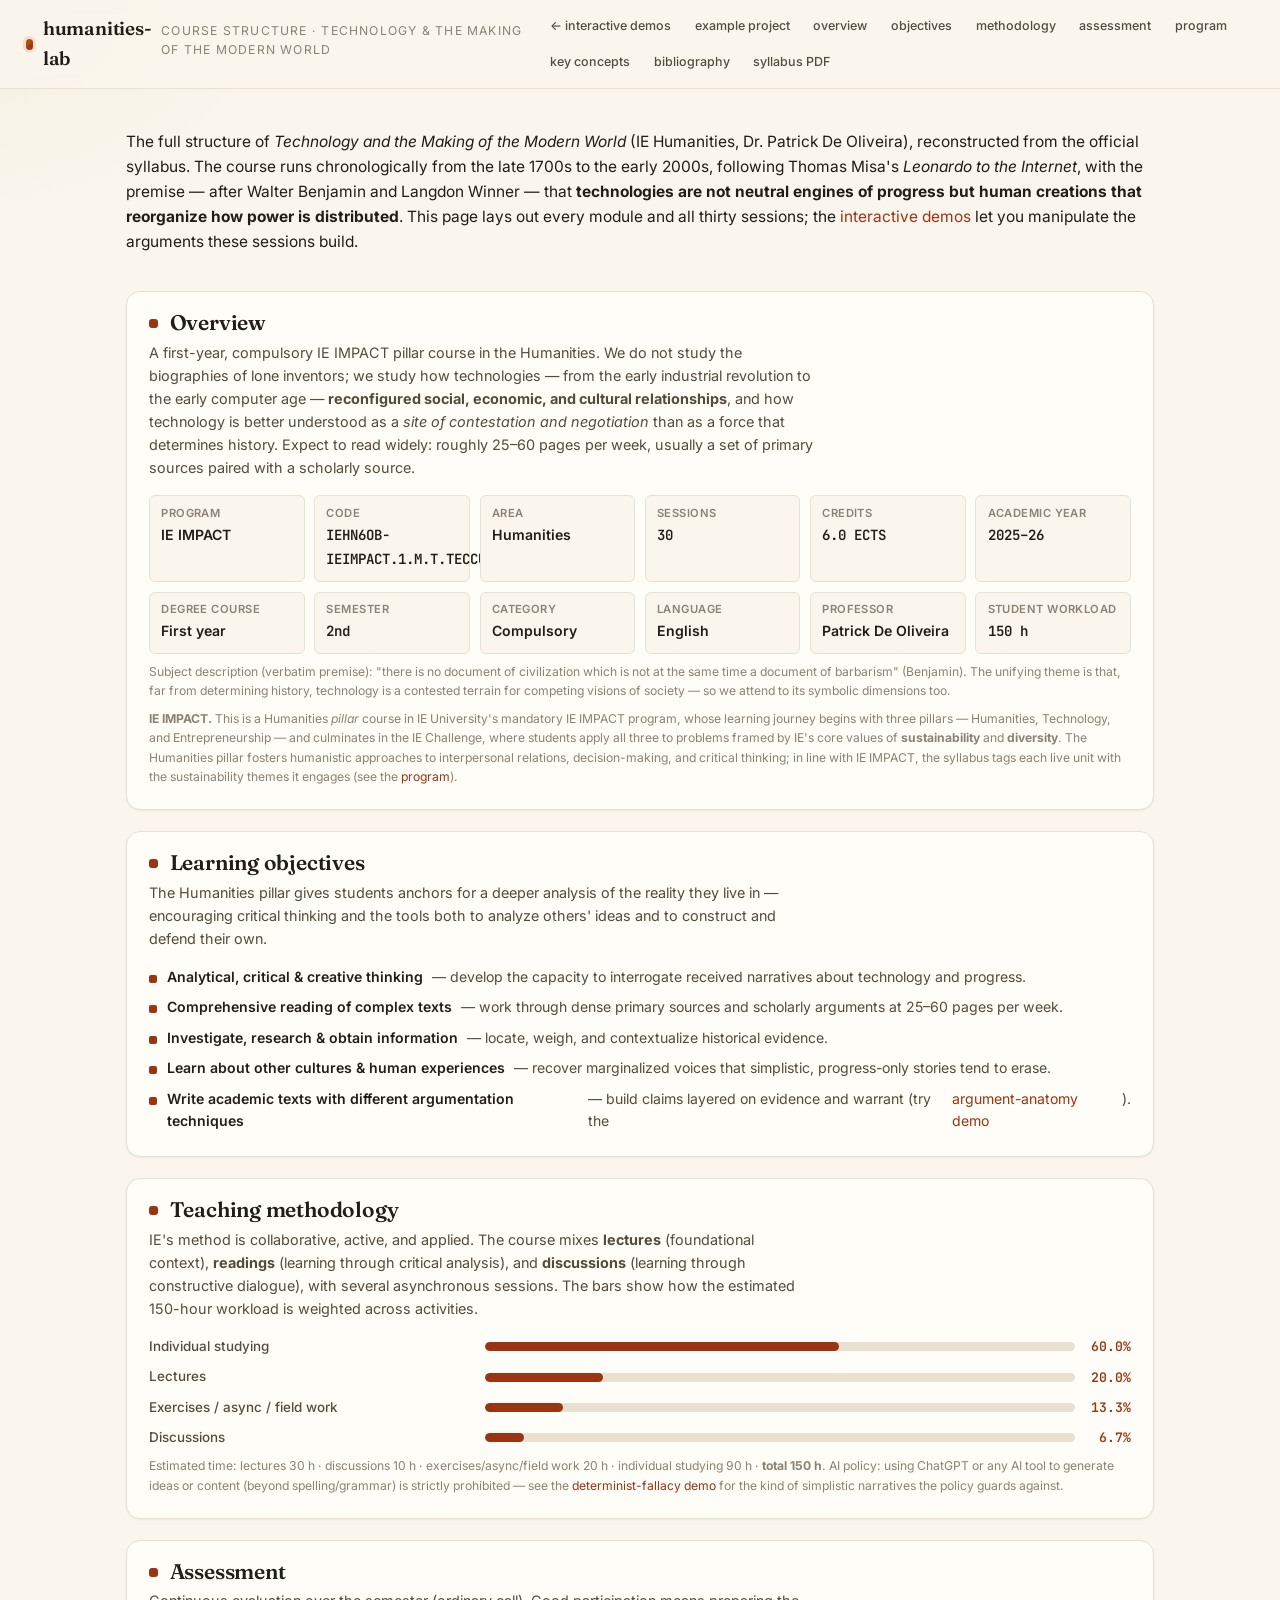
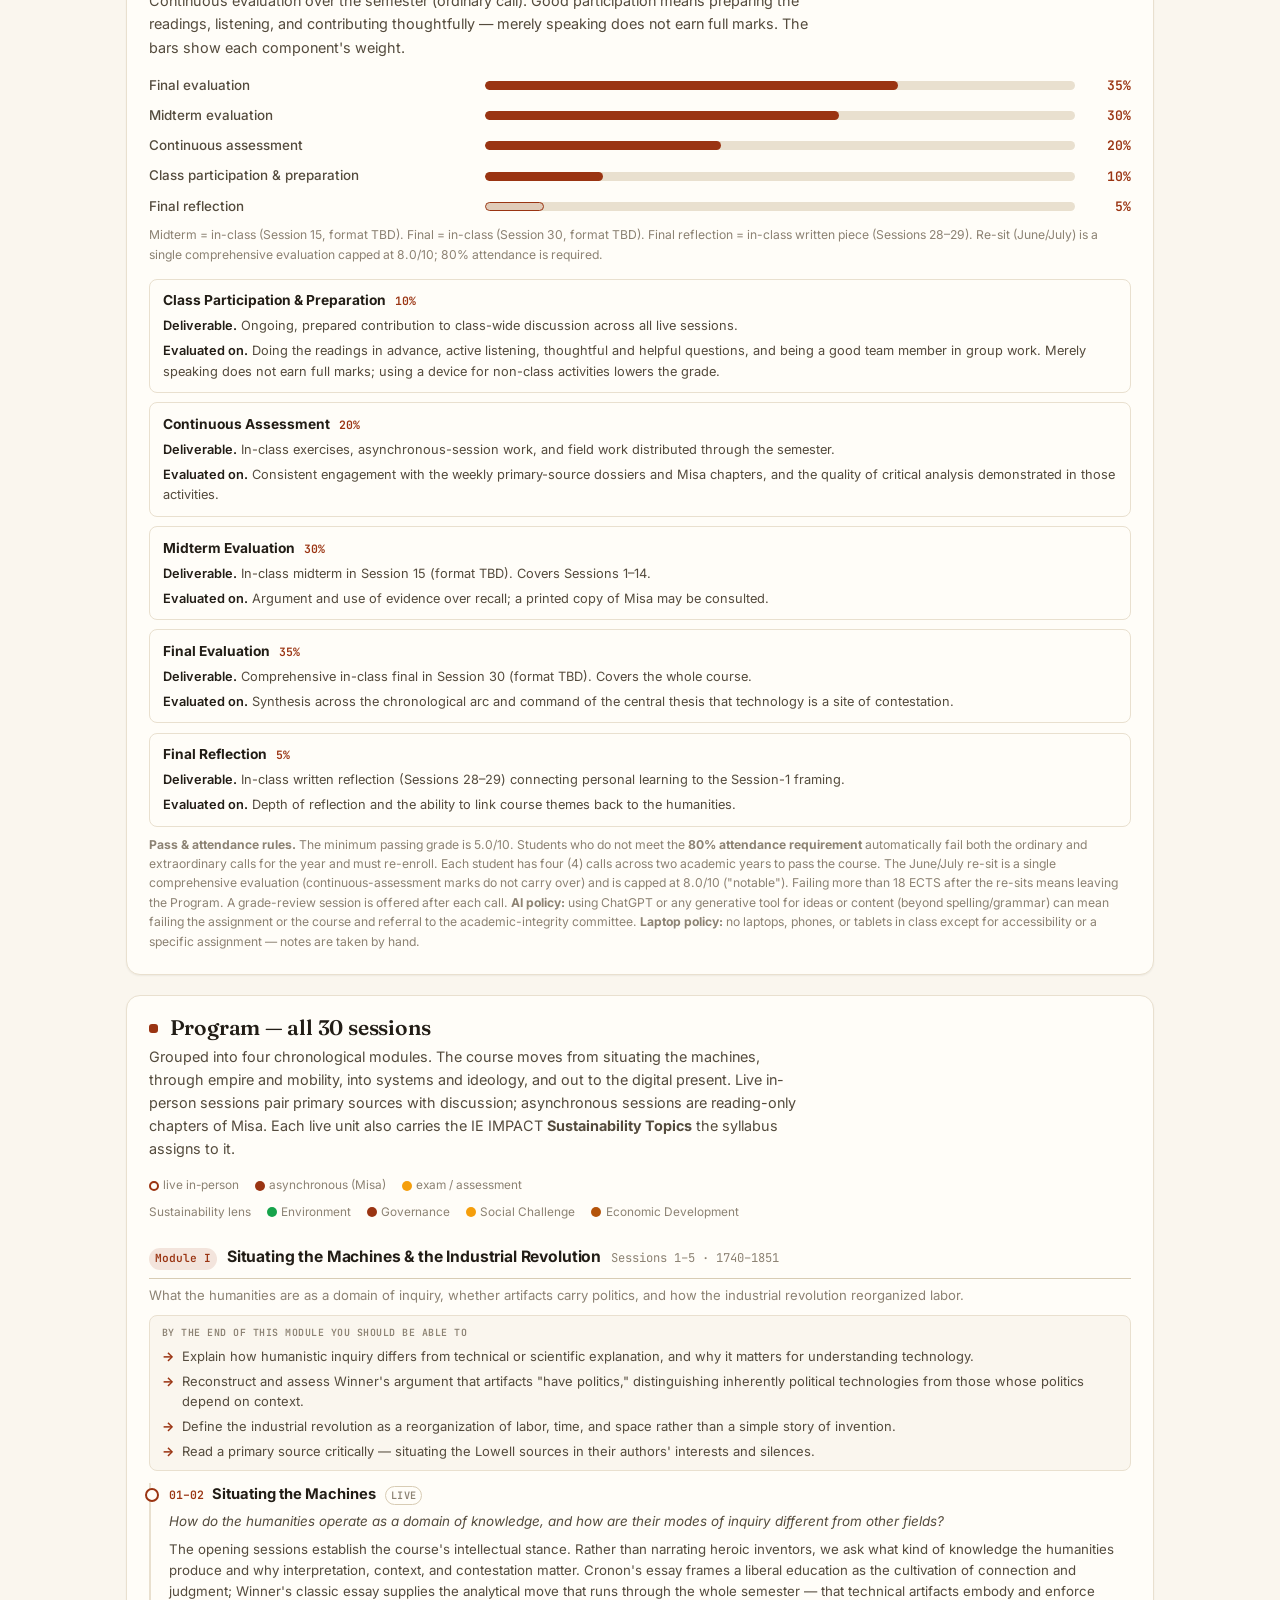
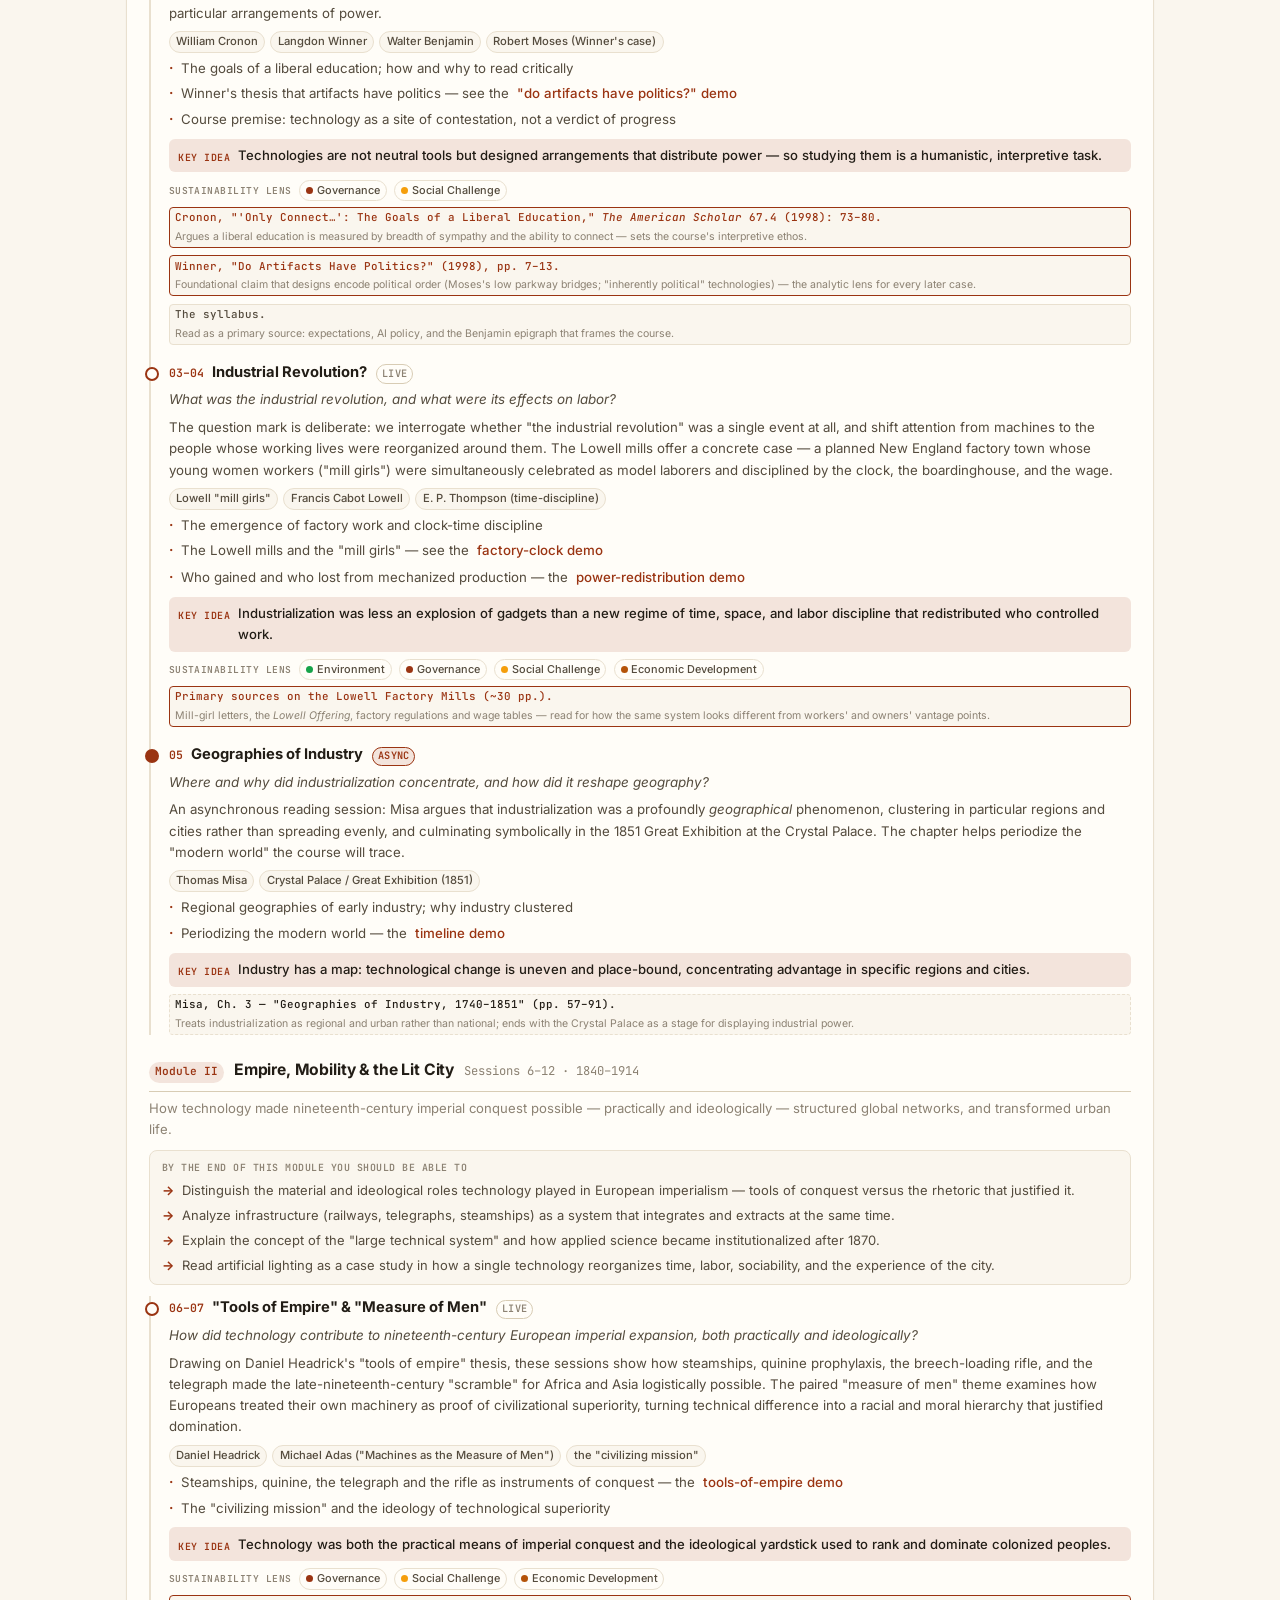
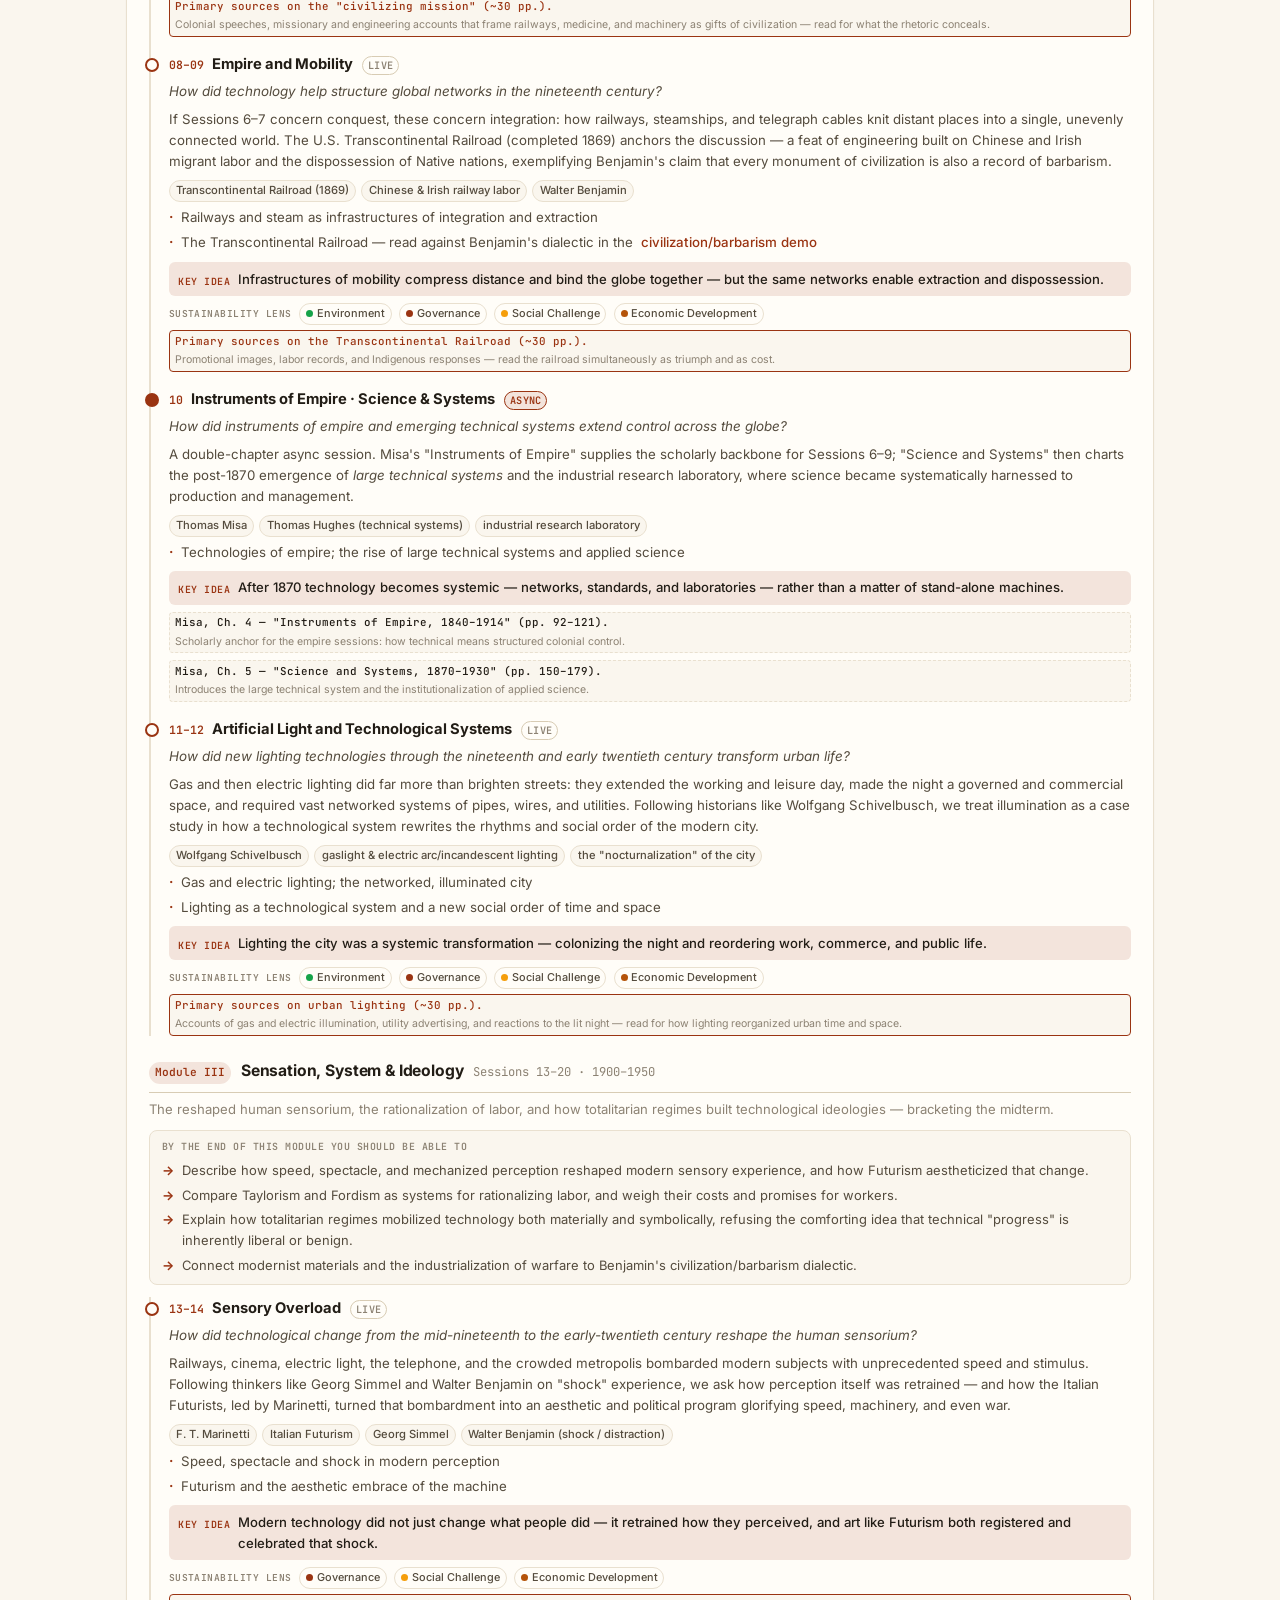
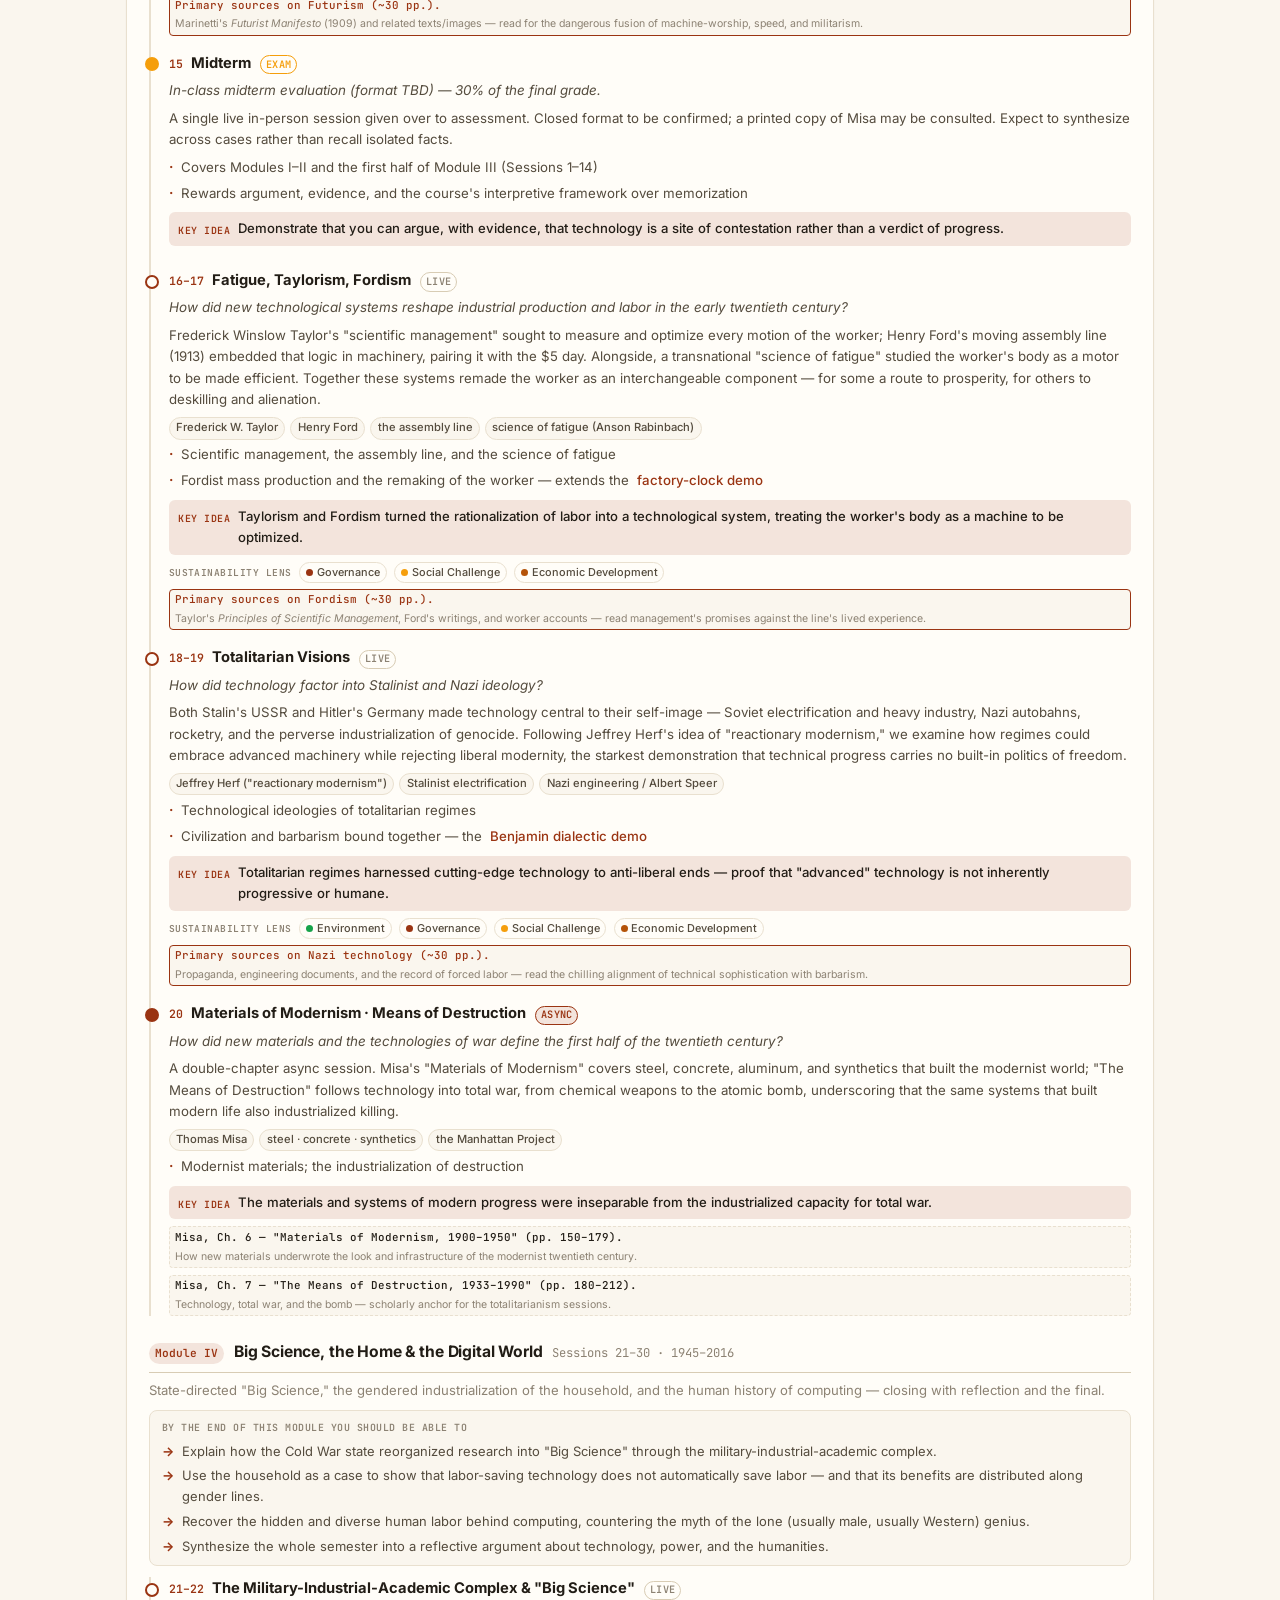
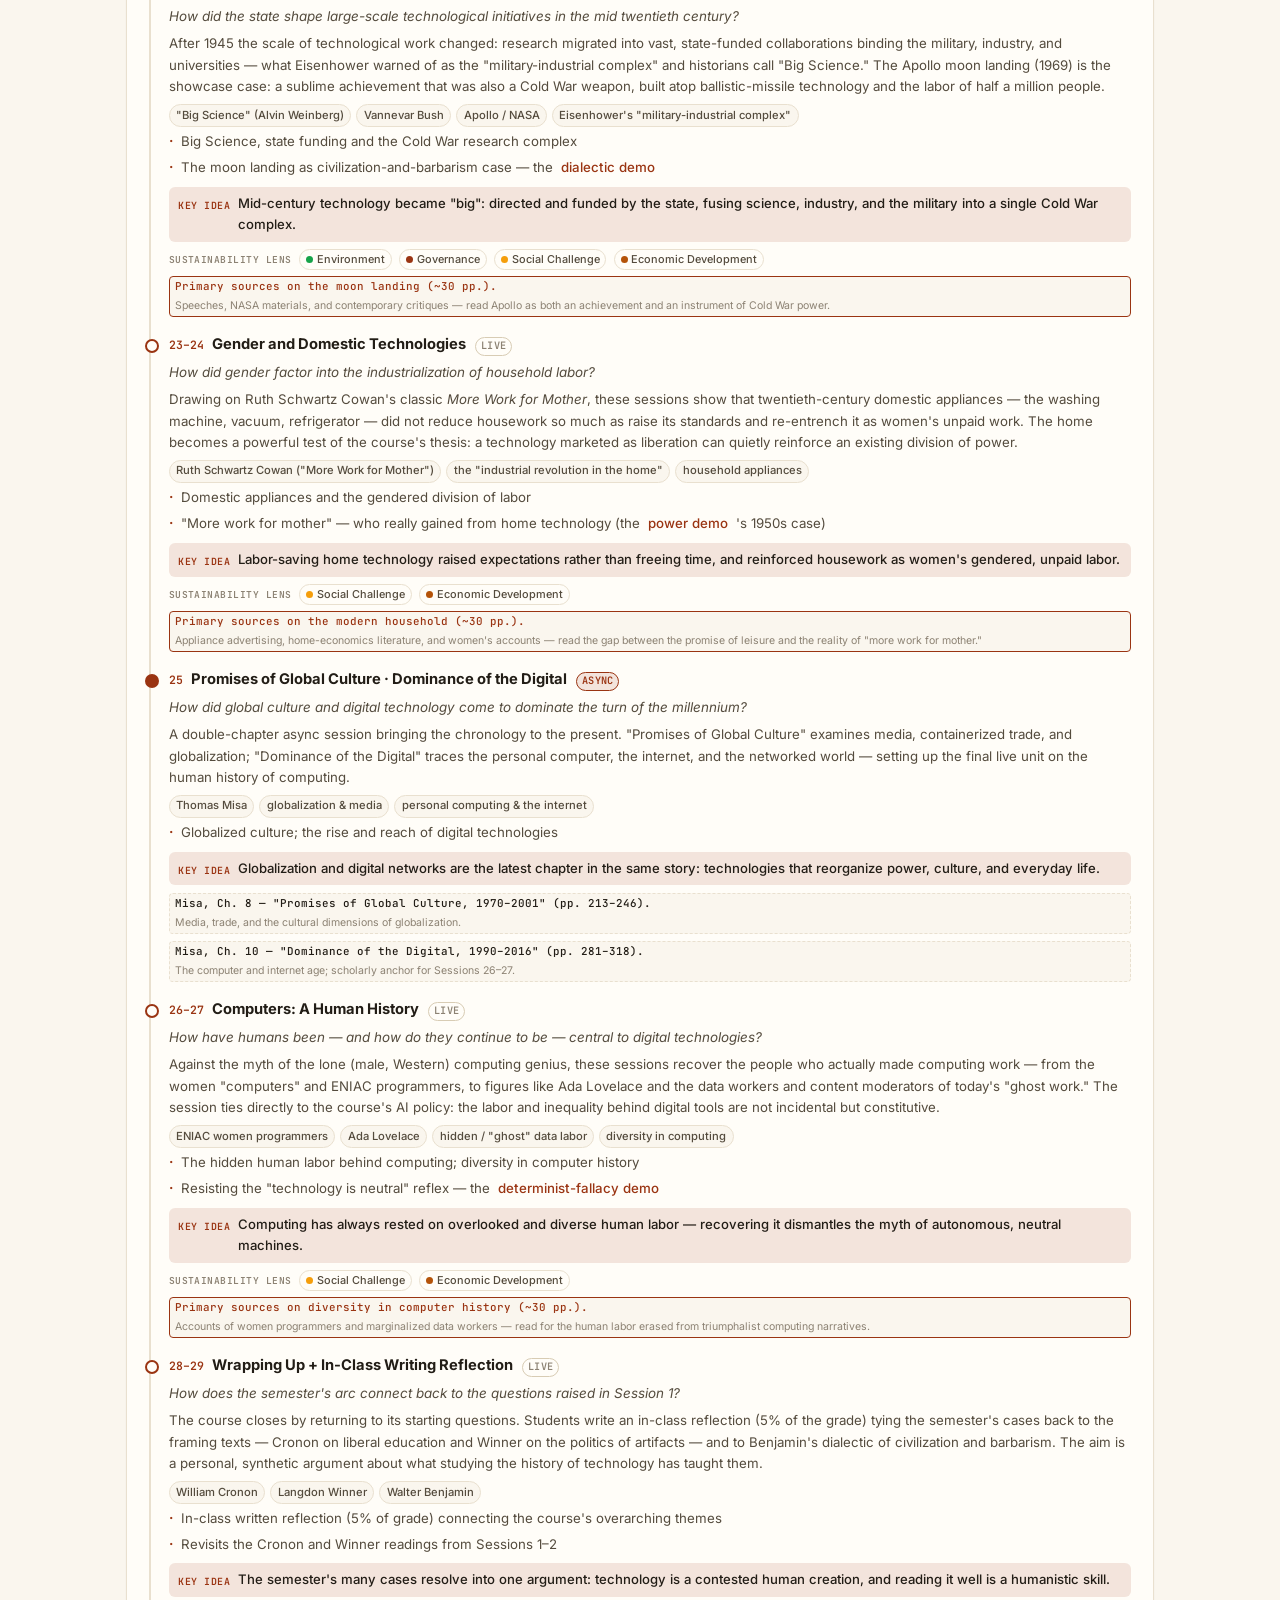
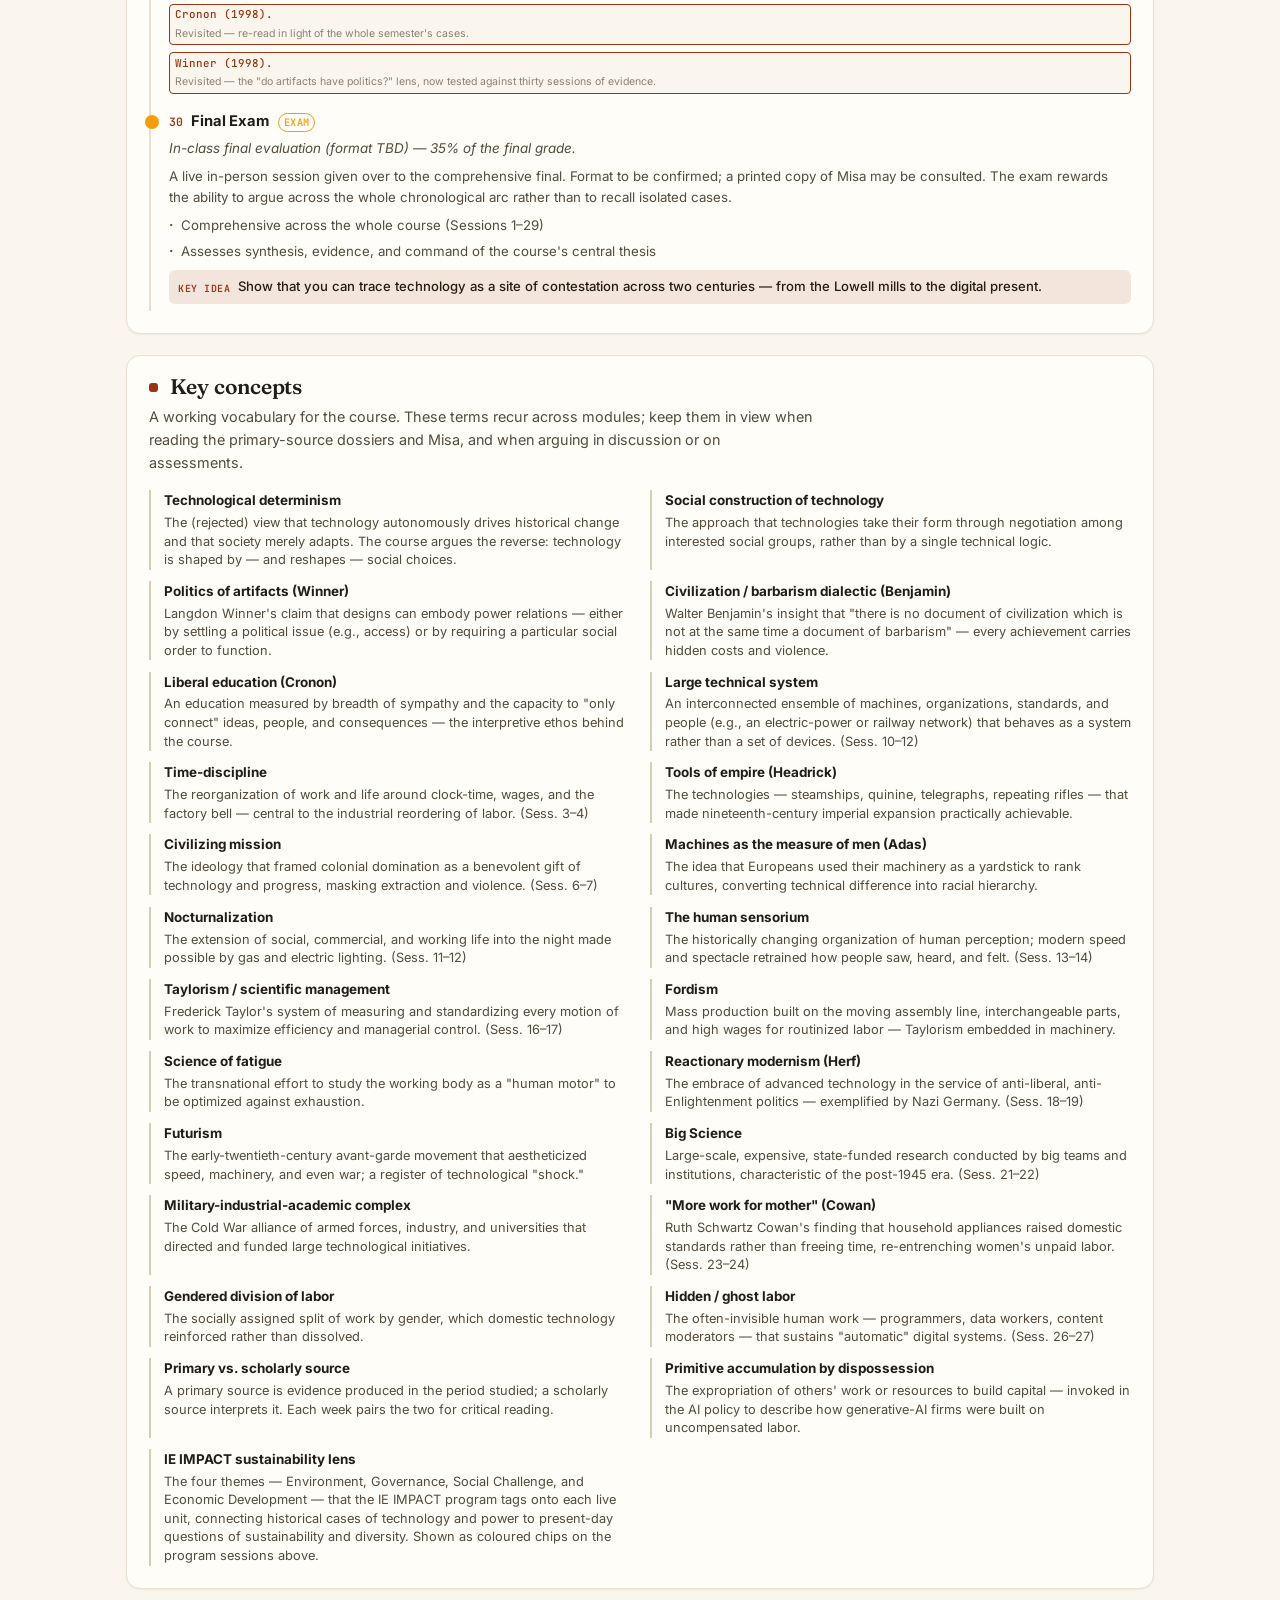
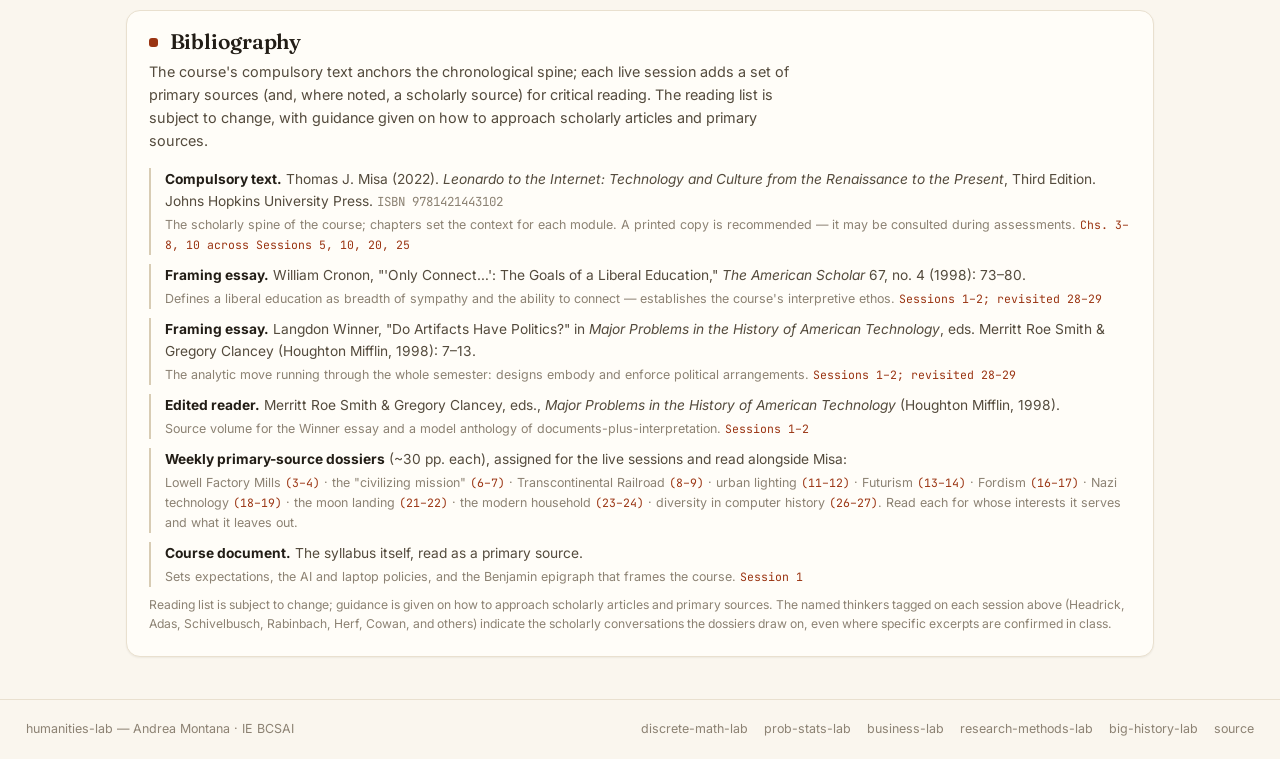
==== commit a0b1e230: "Surface IE IMPACT sustainability lens in course program Add the IE IMPACT framing to the overview an" ====
--- a/course.html
+++ b/course.html
@@ -147,6 +147,24 @@
       .rtag .ra { display: block; font-family: var(--font-sans); color: var(--muted); font-weight: 400; font-size: 0.66rem; margin-top: 0.15rem; }
       .tags.stack { flex-direction: column; gap: 0.45rem; }
       .tags.stack .rtag { max-width: 100%; }
+
+      /* IE IMPACT sustainability lens — the ESG anchors the syllabus tags onto each live unit */
+      .esg-row { display: flex; align-items: center; gap: 0.35rem 0.45rem; flex-wrap: wrap; margin: 0.4rem 0 0.1rem; }
+      .esg-row .esg-label {
+        font-family: var(--font-mono); font-size: 0.6rem; font-weight: 600;
+        text-transform: uppercase; letter-spacing: 0.05em; color: var(--muted); flex: 0 0 auto;
+      }
+      .esg {
+        display: inline-flex; align-items: center; gap: 0.35em;
+        font-size: 0.68rem; font-weight: 500; color: var(--ink-soft);
+        background: var(--paper); border: 1px solid var(--rule); border-radius: 999px;
+        padding: 0.1em 0.55em;
+      }
+      .esg .d { width: 7px; height: 7px; border-radius: 999px; flex: 0 0 auto; }
+      .esg.env .d { background: var(--good); }
+      .esg.gov .d { background: var(--accent); }
+      .esg.soc .d { background: var(--warn); }
+      .esg.eco .d { background: var(--gold); }
 
       /* module learning outcomes */
       .outcomes {
@@ -239,6 +257,13 @@
         <p class="bar-note">Subject description (verbatim premise): "there is no document of civilization which is not at
           the same time a document of barbarism" (Benjamin). The unifying theme is that, far from determining history,
           technology is a contested terrain for competing visions of society — so we attend to its symbolic dimensions too.</p>
+        <p class="bar-note"><strong>IE IMPACT.</strong> This is a Humanities <em>pillar</em> course in IE University's mandatory
+          IE IMPACT program, whose learning journey begins with three pillars — Humanities, Technology, and
+          Entrepreneurship — and culminates in the IE Challenge, where students apply all three to problems framed by
+          IE's core values of <strong>sustainability</strong> and <strong>diversity</strong>. The Humanities pillar
+          fosters humanistic approaches to interpersonal relations, decision-making, and critical thinking; in line with
+          IE IMPACT, the syllabus tags each live unit with the sustainability themes it engages (see the
+          <a href="#program">program</a>).</p>
       </section>
 
       <!-- (b) LEARNING OBJECTIVES -------------------------------------------- -->
@@ -345,11 +370,19 @@
         <h2>Program — all 30 sessions</h2>
         <p class="cap">Grouped into four chronological modules. The course moves from situating the machines, through
           empire and mobility, into systems and ideology, and out to the digital present. Live in-person sessions
-          pair primary sources with discussion; asynchronous sessions are reading-only chapters of Misa.</p>
+          pair primary sources with discussion; asynchronous sessions are reading-only chapters of Misa. Each live unit
+          also carries the IE IMPACT <strong>Sustainability Topics</strong> the syllabus assigns to it.</p>
         <div class="legend">
           <span><span class="swatch" style="border:2px solid var(--accent);background:var(--paper)"></span>live in-person</span>
           <span><span class="swatch" style="background:var(--accent)"></span>asynchronous (Misa)</span>
           <span><span class="swatch" style="background:var(--warn)"></span>exam / assessment</span>
+        </div>
+        <div class="legend" style="margin-top:0.45rem">
+          <span class="esg-label" style="color:var(--muted)">Sustainability lens</span>
+          <span><span class="swatch" style="background:var(--good)"></span>Environment</span>
+          <span><span class="swatch" style="background:var(--accent)"></span>Governance</span>
+          <span><span class="swatch" style="background:var(--warn)"></span>Social Challenge</span>
+          <span><span class="swatch" style="background:var(--gold)"></span>Economic Development</span>
         </div>
 
         <!-- MODULE I -->
@@ -384,6 +417,7 @@
                 <li>Course premise: technology as a site of contestation, not a verdict of progress</li>
               </ul>
               <div class="sess-key"><span class="klabel">Key idea</span><span class="ktext">Technologies are not neutral tools but designed arrangements that distribute power — so studying them is a humanistic, interpretive task.</span></div>
+              <div class="esg-row"><span class="esg-label">Sustainability lens</span><span class="esg gov"><span class="d"></span>Governance</span><span class="esg soc"><span class="d"></span>Social Challenge</span></div>
               <div class="tags stack">
                 <span class="rtag primary">Cronon, "'Only Connect…': The Goals of a Liberal Education," <em>The American Scholar</em> 67.4 (1998): 73–80.<span class="ra">Argues a liberal education is measured by breadth of sympathy and the ability to connect — sets the course's interpretive ethos.</span></span>
                 <span class="rtag primary">Winner, "Do Artifacts Have Politics?" (1998), pp. 7–13.<span class="ra">Foundational claim that designs encode political order (Moses's low parkway bridges; "inherently political" technologies) — the analytic lens for every later case.</span></span>
@@ -403,6 +437,7 @@
                 <li>Who gained and who lost from mechanized production — the <a href="./index.html#power">power-redistribution demo</a></li>
               </ul>
               <div class="sess-key"><span class="klabel">Key idea</span><span class="ktext">Industrialization was less an explosion of gadgets than a new regime of time, space, and labor discipline that redistributed who controlled work.</span></div>
+              <div class="esg-row"><span class="esg-label">Sustainability lens</span><span class="esg env"><span class="d"></span>Environment</span><span class="esg gov"><span class="d"></span>Governance</span><span class="esg soc"><span class="d"></span>Social Challenge</span><span class="esg eco"><span class="d"></span>Economic Development</span></div>
               <div class="tags stack"><span class="rtag primary">Primary sources on the Lowell Factory Mills (~30 pp.).<span class="ra">Mill-girl letters, the <em>Lowell Offering</em>, factory regulations and wage tables — read for how the same system looks different from workers' and owners' vantage points.</span></span></div>
             </div>
             <div class="sess async">
@@ -453,6 +488,7 @@
                 <li>The "civilizing mission" and the ideology of technological superiority</li>
               </ul>
               <div class="sess-key"><span class="klabel">Key idea</span><span class="ktext">Technology was both the practical means of imperial conquest and the ideological yardstick used to rank and dominate colonized peoples.</span></div>
+              <div class="esg-row"><span class="esg-label">Sustainability lens</span><span class="esg gov"><span class="d"></span>Governance</span><span class="esg soc"><span class="d"></span>Social Challenge</span><span class="esg eco"><span class="d"></span>Economic Development</span></div>
               <div class="tags stack"><span class="rtag primary">Primary sources on the "civilizing mission" (~30 pp.).<span class="ra">Colonial speeches, missionary and engineering accounts that frame railways, medicine, and machinery as gifts of civilization — read for what the rhetoric conceals.</span></span></div>
             </div>
             <div class="sess">
@@ -467,6 +503,7 @@
                 <li>The Transcontinental Railroad — read against Benjamin's dialectic in the <a href="./index.html#dialectic">civilization/barbarism demo</a></li>
               </ul>
               <div class="sess-key"><span class="klabel">Key idea</span><span class="ktext">Infrastructures of mobility compress distance and bind the globe together — but the same networks enable extraction and dispossession.</span></div>
+              <div class="esg-row"><span class="esg-label">Sustainability lens</span><span class="esg env"><span class="d"></span>Environment</span><span class="esg gov"><span class="d"></span>Governance</span><span class="esg soc"><span class="d"></span>Social Challenge</span><span class="esg eco"><span class="d"></span>Economic Development</span></div>
               <div class="tags stack"><span class="rtag primary">Primary sources on the Transcontinental Railroad (~30 pp.).<span class="ra">Promotional images, labor records, and Indigenous responses — read the railroad simultaneously as triumph and as cost.</span></span></div>
             </div>
             <div class="sess async">
@@ -497,6 +534,7 @@
                 <li>Lighting as a technological system and a new social order of time and space</li>
               </ul>
               <div class="sess-key"><span class="klabel">Key idea</span><span class="ktext">Lighting the city was a systemic transformation — colonizing the night and reordering work, commerce, and public life.</span></div>
+              <div class="esg-row"><span class="esg-label">Sustainability lens</span><span class="esg env"><span class="d"></span>Environment</span><span class="esg gov"><span class="d"></span>Governance</span><span class="esg soc"><span class="d"></span>Social Challenge</span><span class="esg eco"><span class="d"></span>Economic Development</span></div>
               <div class="tags stack"><span class="rtag primary">Primary sources on urban lighting (~30 pp.).<span class="ra">Accounts of gas and electric illumination, utility advertising, and reactions to the lit night — read for how lighting reorganized urban time and space.</span></span></div>
             </div>
           </div>
@@ -533,6 +571,7 @@
                 <li>Futurism and the aesthetic embrace of the machine</li>
               </ul>
               <div class="sess-key"><span class="klabel">Key idea</span><span class="ktext">Modern technology did not just change what people did — it retrained how they perceived, and art like Futurism both registered and celebrated that shock.</span></div>
+              <div class="esg-row"><span class="esg-label">Sustainability lens</span><span class="esg gov"><span class="d"></span>Governance</span><span class="esg soc"><span class="d"></span>Social Challenge</span><span class="esg eco"><span class="d"></span>Economic Development</span></div>
               <div class="tags stack"><span class="rtag primary">Primary sources on Futurism (~30 pp.).<span class="ra">Marinetti's <em>Futurist Manifesto</em> (1909) and related texts/images — read for the dangerous fusion of machine-worship, speed, and militarism.</span></span></div>
             </div>
             <div class="sess exam">
@@ -557,6 +596,7 @@
                 <li>Fordist mass production and the remaking of the worker — extends the <a href="./index.html#labor">factory-clock demo</a></li>
               </ul>
               <div class="sess-key"><span class="klabel">Key idea</span><span class="ktext">Taylorism and Fordism turned the rationalization of labor into a technological system, treating the worker's body as a machine to be optimized.</span></div>
+              <div class="esg-row"><span class="esg-label">Sustainability lens</span><span class="esg gov"><span class="d"></span>Governance</span><span class="esg soc"><span class="d"></span>Social Challenge</span><span class="esg eco"><span class="d"></span>Economic Development</span></div>
               <div class="tags stack"><span class="rtag primary">Primary sources on Fordism (~30 pp.).<span class="ra">Taylor's <em>Principles of Scientific Management</em>, Ford's writings, and worker accounts — read management's promises against the line's lived experience.</span></span></div>
             </div>
             <div class="sess">
@@ -571,6 +611,7 @@
                 <li>Civilization and barbarism bound together — the <a href="./index.html#dialectic">Benjamin dialectic demo</a></li>
               </ul>
               <div class="sess-key"><span class="klabel">Key idea</span><span class="ktext">Totalitarian regimes harnessed cutting-edge technology to anti-liberal ends — proof that "advanced" technology is not inherently progressive or humane.</span></div>
+              <div class="esg-row"><span class="esg-label">Sustainability lens</span><span class="esg env"><span class="d"></span>Environment</span><span class="esg gov"><span class="d"></span>Governance</span><span class="esg soc"><span class="d"></span>Social Challenge</span><span class="esg eco"><span class="d"></span>Economic Development</span></div>
               <div class="tags stack"><span class="rtag primary">Primary sources on Nazi technology (~30 pp.).<span class="ra">Propaganda, engineering documents, and the record of forced labor — read the chilling alignment of technical sophistication with barbarism.</span></span></div>
             </div>
             <div class="sess async">
@@ -623,6 +664,7 @@
                 <li>The moon landing as civilization-and-barbarism case — the <a href="./index.html#dialectic">dialectic demo</a></li>
               </ul>
               <div class="sess-key"><span class="klabel">Key idea</span><span class="ktext">Mid-century technology became "big": directed and funded by the state, fusing science, industry, and the military into a single Cold War complex.</span></div>
+              <div class="esg-row"><span class="esg-label">Sustainability lens</span><span class="esg env"><span class="d"></span>Environment</span><span class="esg gov"><span class="d"></span>Governance</span><span class="esg soc"><span class="d"></span>Social Challenge</span><span class="esg eco"><span class="d"></span>Economic Development</span></div>
               <div class="tags stack"><span class="rtag primary">Primary sources on the moon landing (~30 pp.).<span class="ra">Speeches, NASA materials, and contemporary critiques — read Apollo as both an achievement and an instrument of Cold War power.</span></span></div>
             </div>
             <div class="sess">
@@ -637,6 +679,7 @@
                 <li>"More work for mother" — who really gained from home technology (the <a href="./index.html#power">power demo</a>'s 1950s case)</li>
               </ul>
               <div class="sess-key"><span class="klabel">Key idea</span><span class="ktext">Labor-saving home technology raised expectations rather than freeing time, and reinforced housework as women's gendered, unpaid labor.</span></div>
+              <div class="esg-row"><span class="esg-label">Sustainability lens</span><span class="esg soc"><span class="d"></span>Social Challenge</span><span class="esg eco"><span class="d"></span>Economic Development</span></div>
               <div class="tags stack"><span class="rtag primary">Primary sources on the modern household (~30 pp.).<span class="ra">Appliance advertising, home-economics literature, and women's accounts — read the gap between the promise of leisure and the reality of "more work for mother."</span></span></div>
             </div>
             <div class="sess async">
@@ -667,6 +710,7 @@
                 <li>Resisting the "technology is neutral" reflex — the <a href="./index.html#fallacy">determinist-fallacy demo</a></li>
               </ul>
               <div class="sess-key"><span class="klabel">Key idea</span><span class="ktext">Computing has always rested on overlooked and diverse human labor — recovering it dismantles the myth of autonomous, neutral machines.</span></div>
+              <div class="esg-row"><span class="esg-label">Sustainability lens</span><span class="esg soc"><span class="d"></span>Social Challenge</span><span class="esg eco"><span class="d"></span>Economic Development</span></div>
               <div class="tags stack"><span class="rtag primary">Primary sources on diversity in computer history (~30 pp.).<span class="ra">Accounts of women programmers and marginalized data workers — read for the human labor erased from triumphalist computing narratives.</span></span></div>
             </div>
             <div class="sess">
@@ -730,6 +774,7 @@
           <div class="gterm"><dt>Hidden / ghost labor</dt><dd>The often-invisible human work — programmers, data workers, content moderators — that sustains "automatic" digital systems. <span class="when">(Sess. 26–27)</span></dd></div>
           <div class="gterm"><dt>Primary vs. scholarly source</dt><dd>A primary source is evidence produced in the period studied; a scholarly source interprets it. Each week pairs the two for critical reading.</dd></div>
           <div class="gterm"><dt>Primitive accumulation by dispossession</dt><dd>The expropriation of others' work or resources to build capital — invoked in the AI policy to describe how generative-AI firms were built on uncompensated labor.</dd></div>
+          <div class="gterm"><dt>IE IMPACT sustainability lens</dt><dd>The four themes — Environment, Governance, Social Challenge, and Economic Development — that the IE IMPACT program tags onto each live unit, connecting historical cases of technology and power to present-day questions of sustainability and diversity. Shown as coloured chips on the program sessions above.</dd></div>
         </dl>
       </section>
 
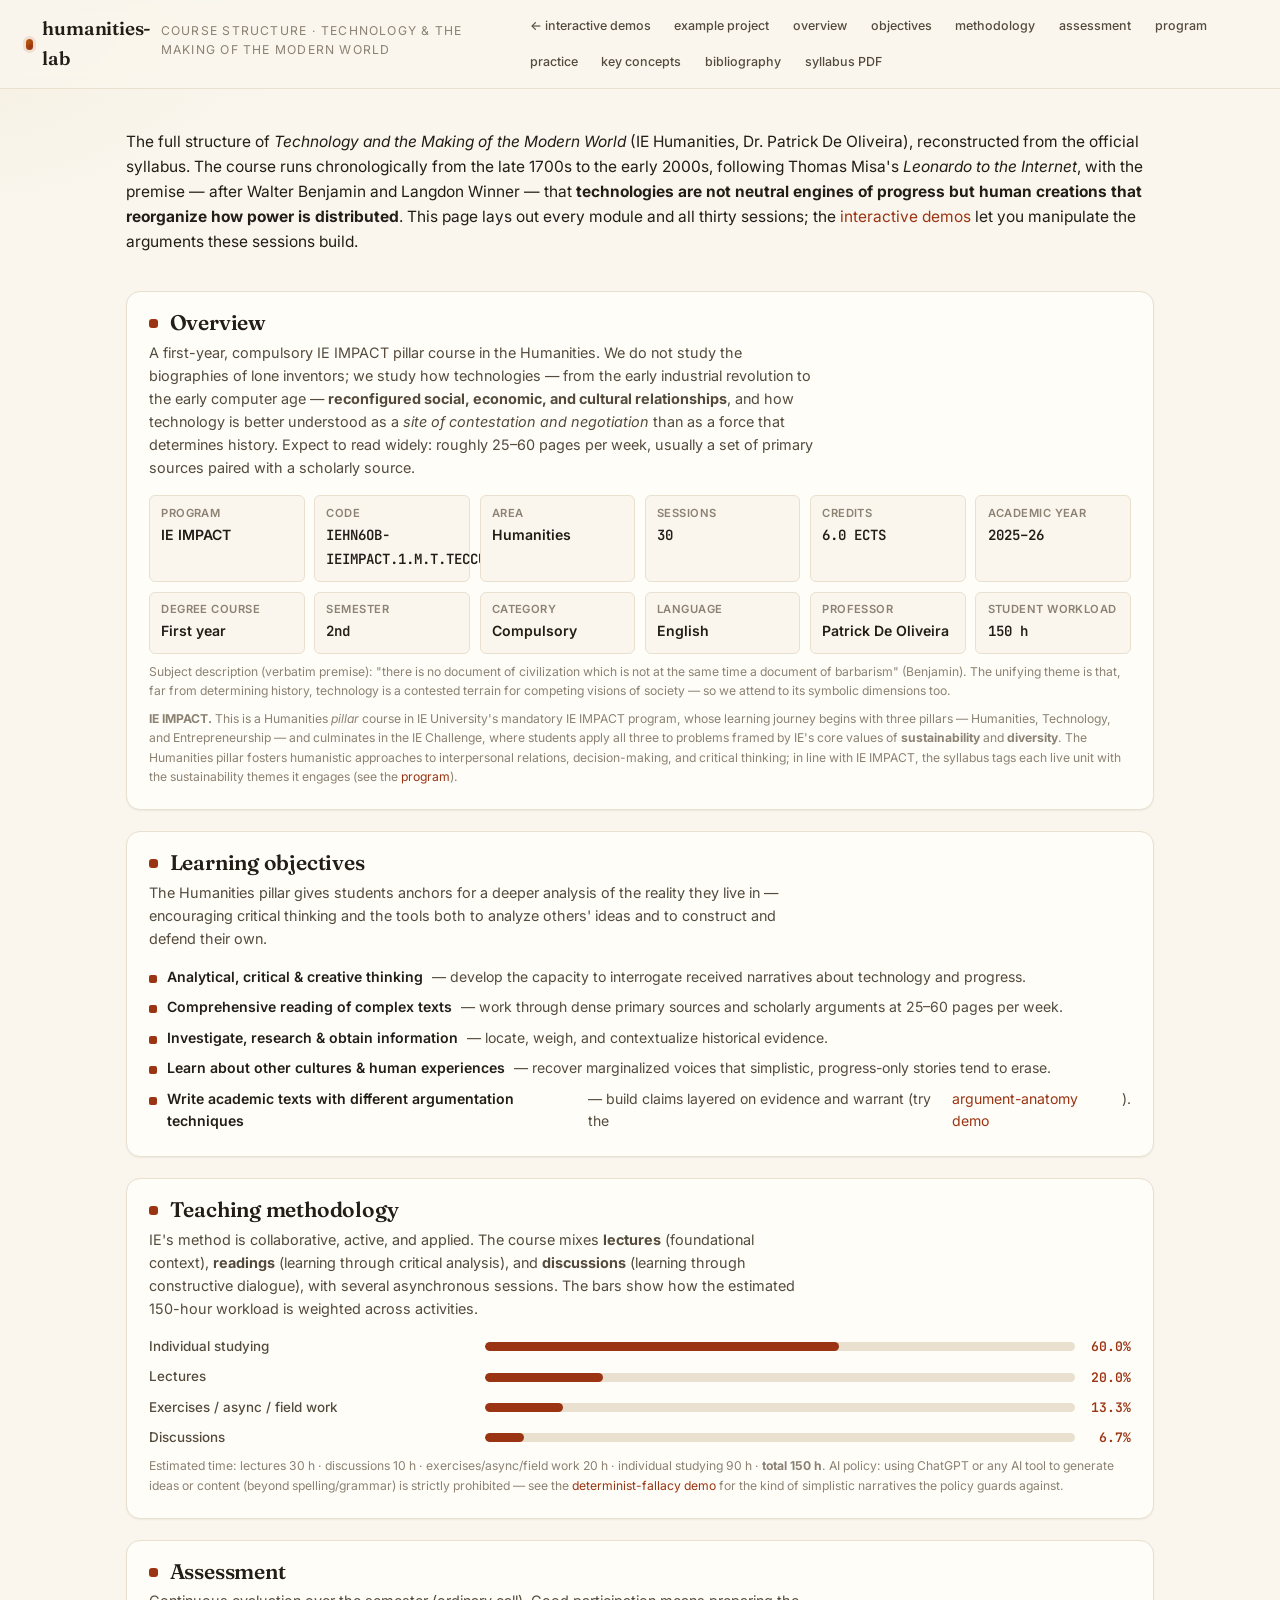
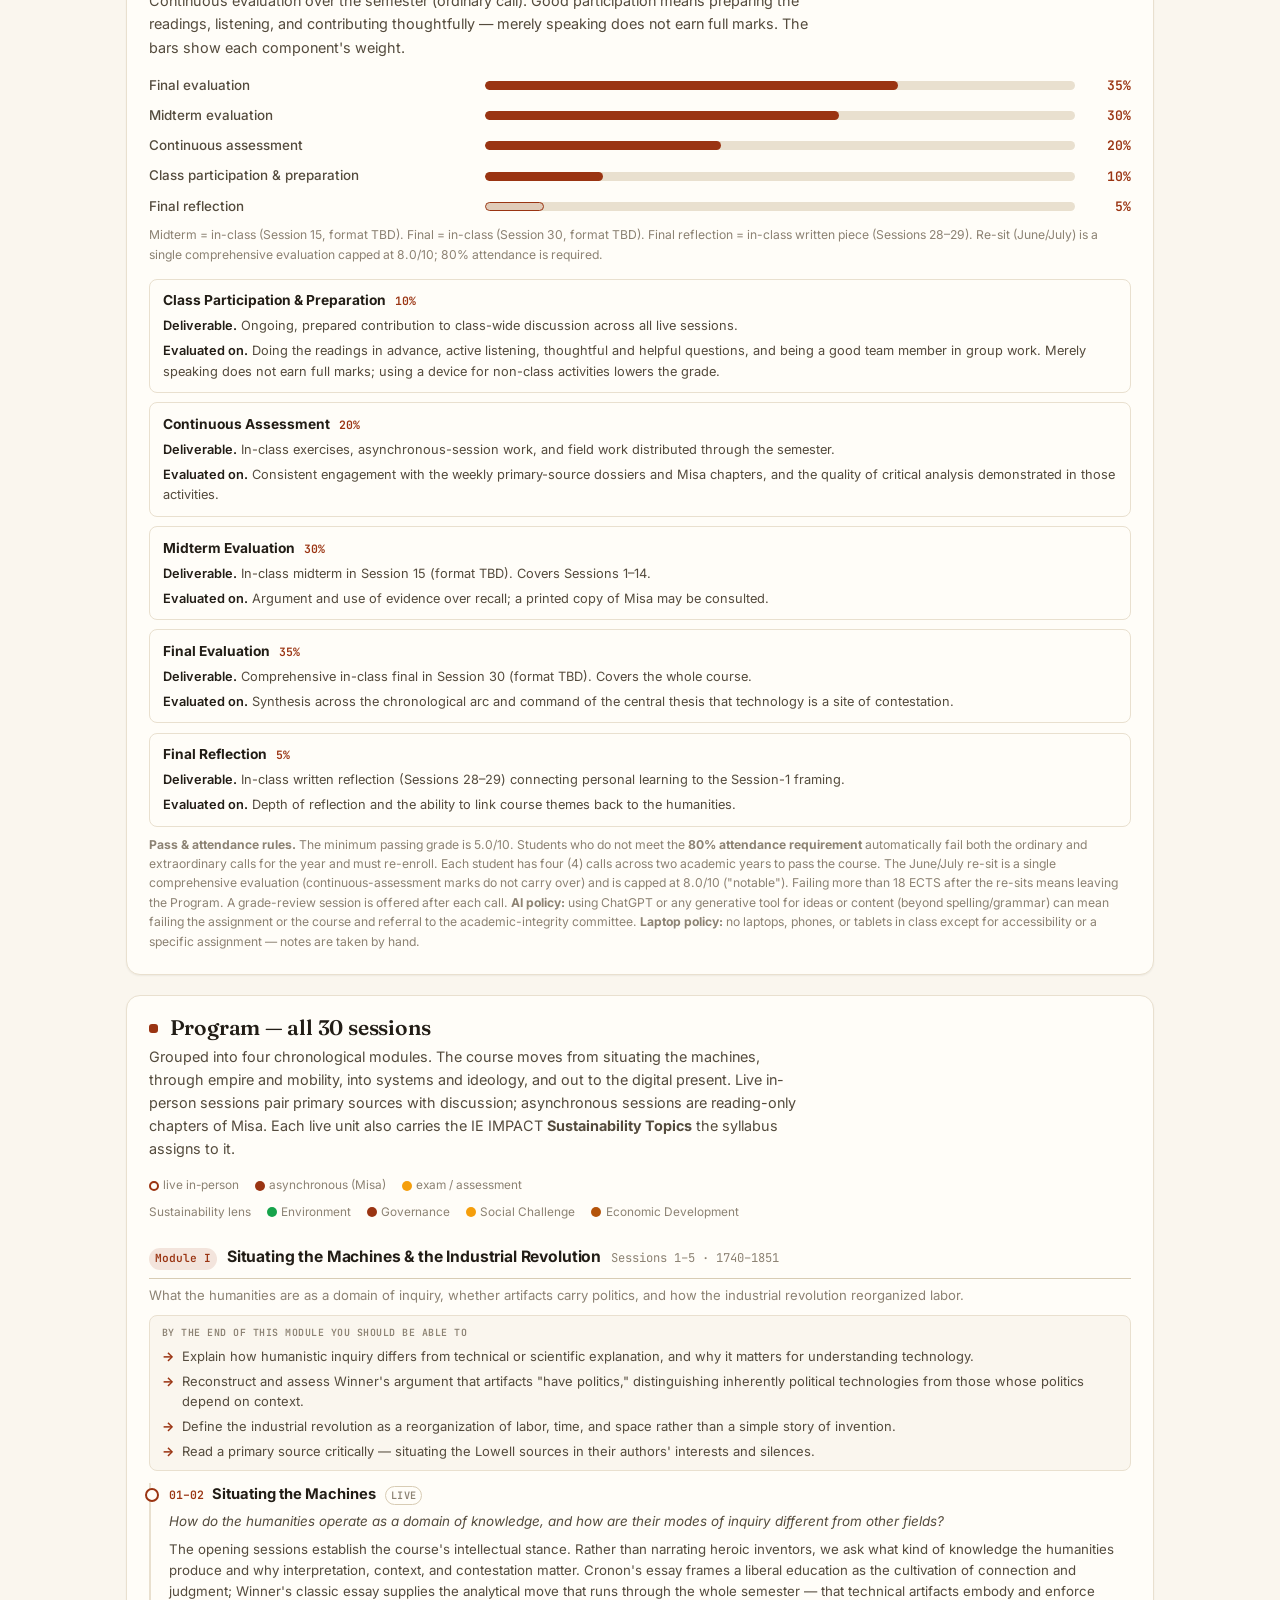
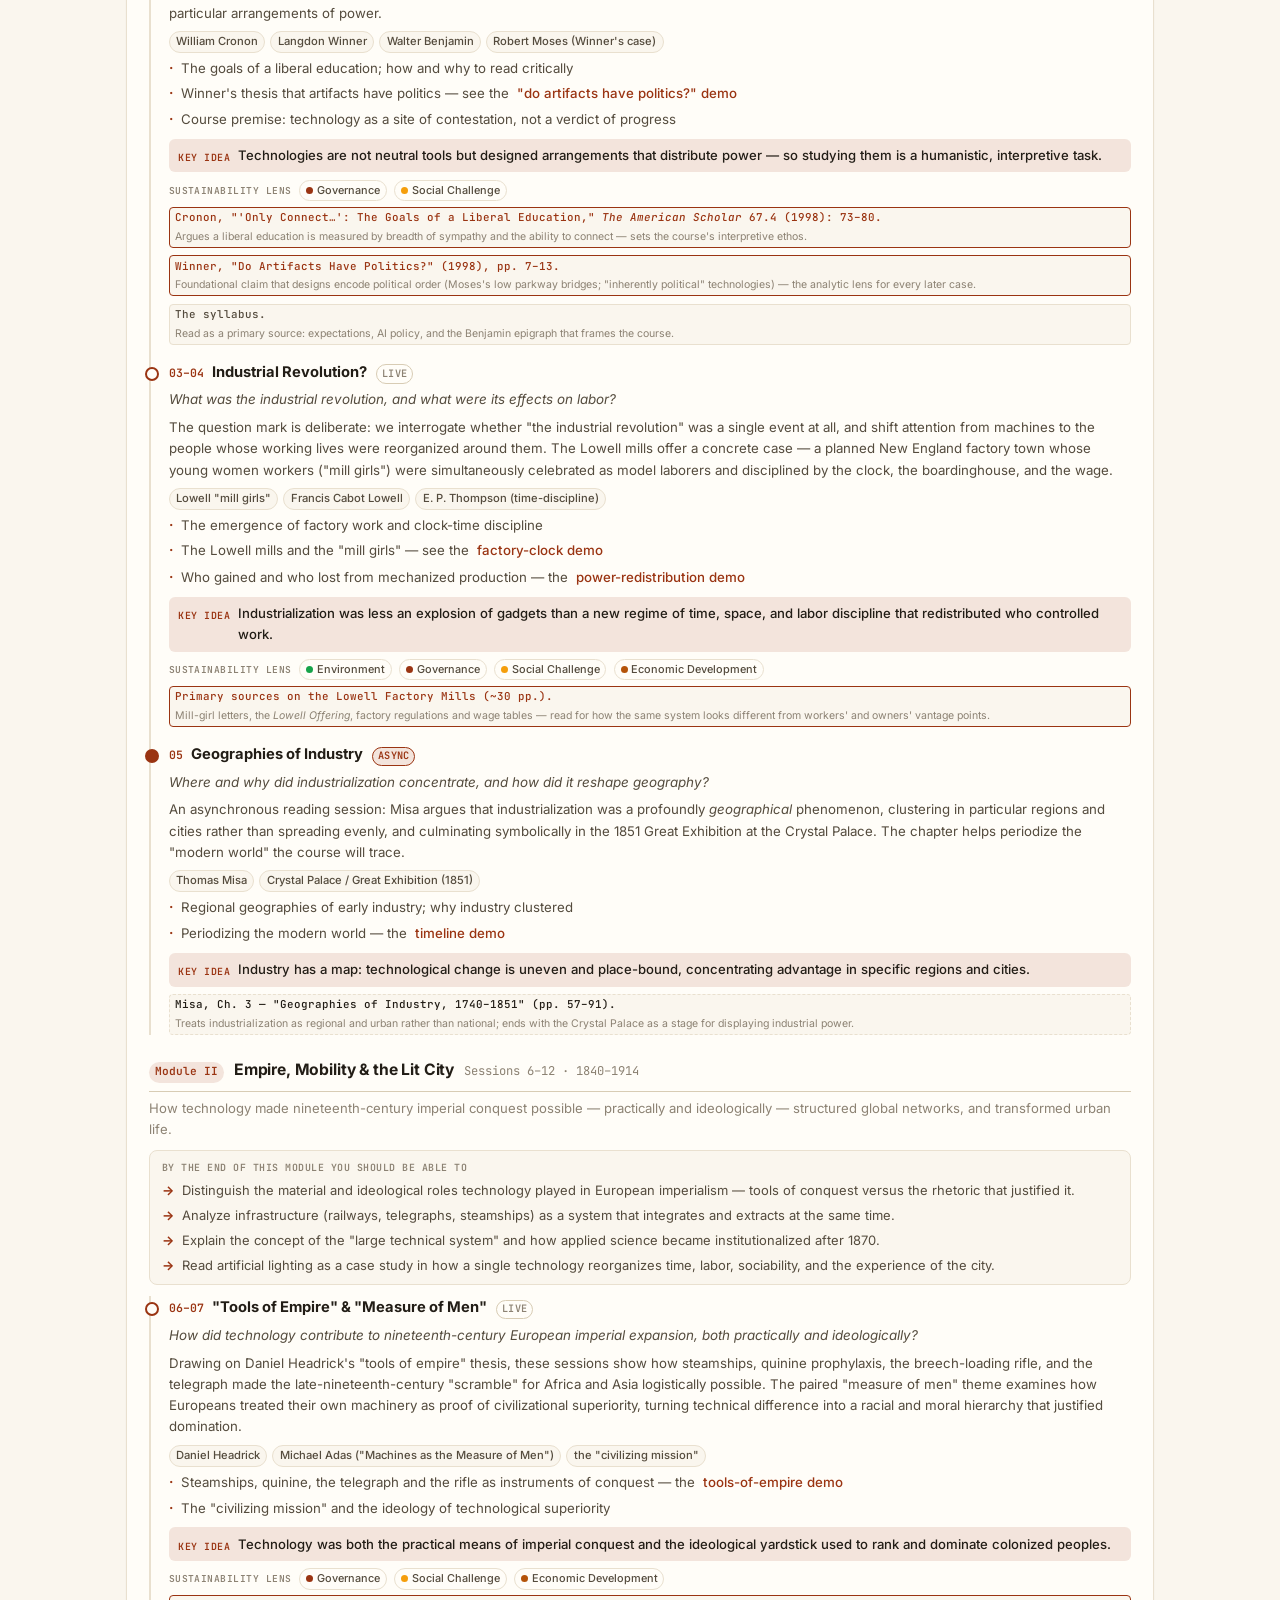
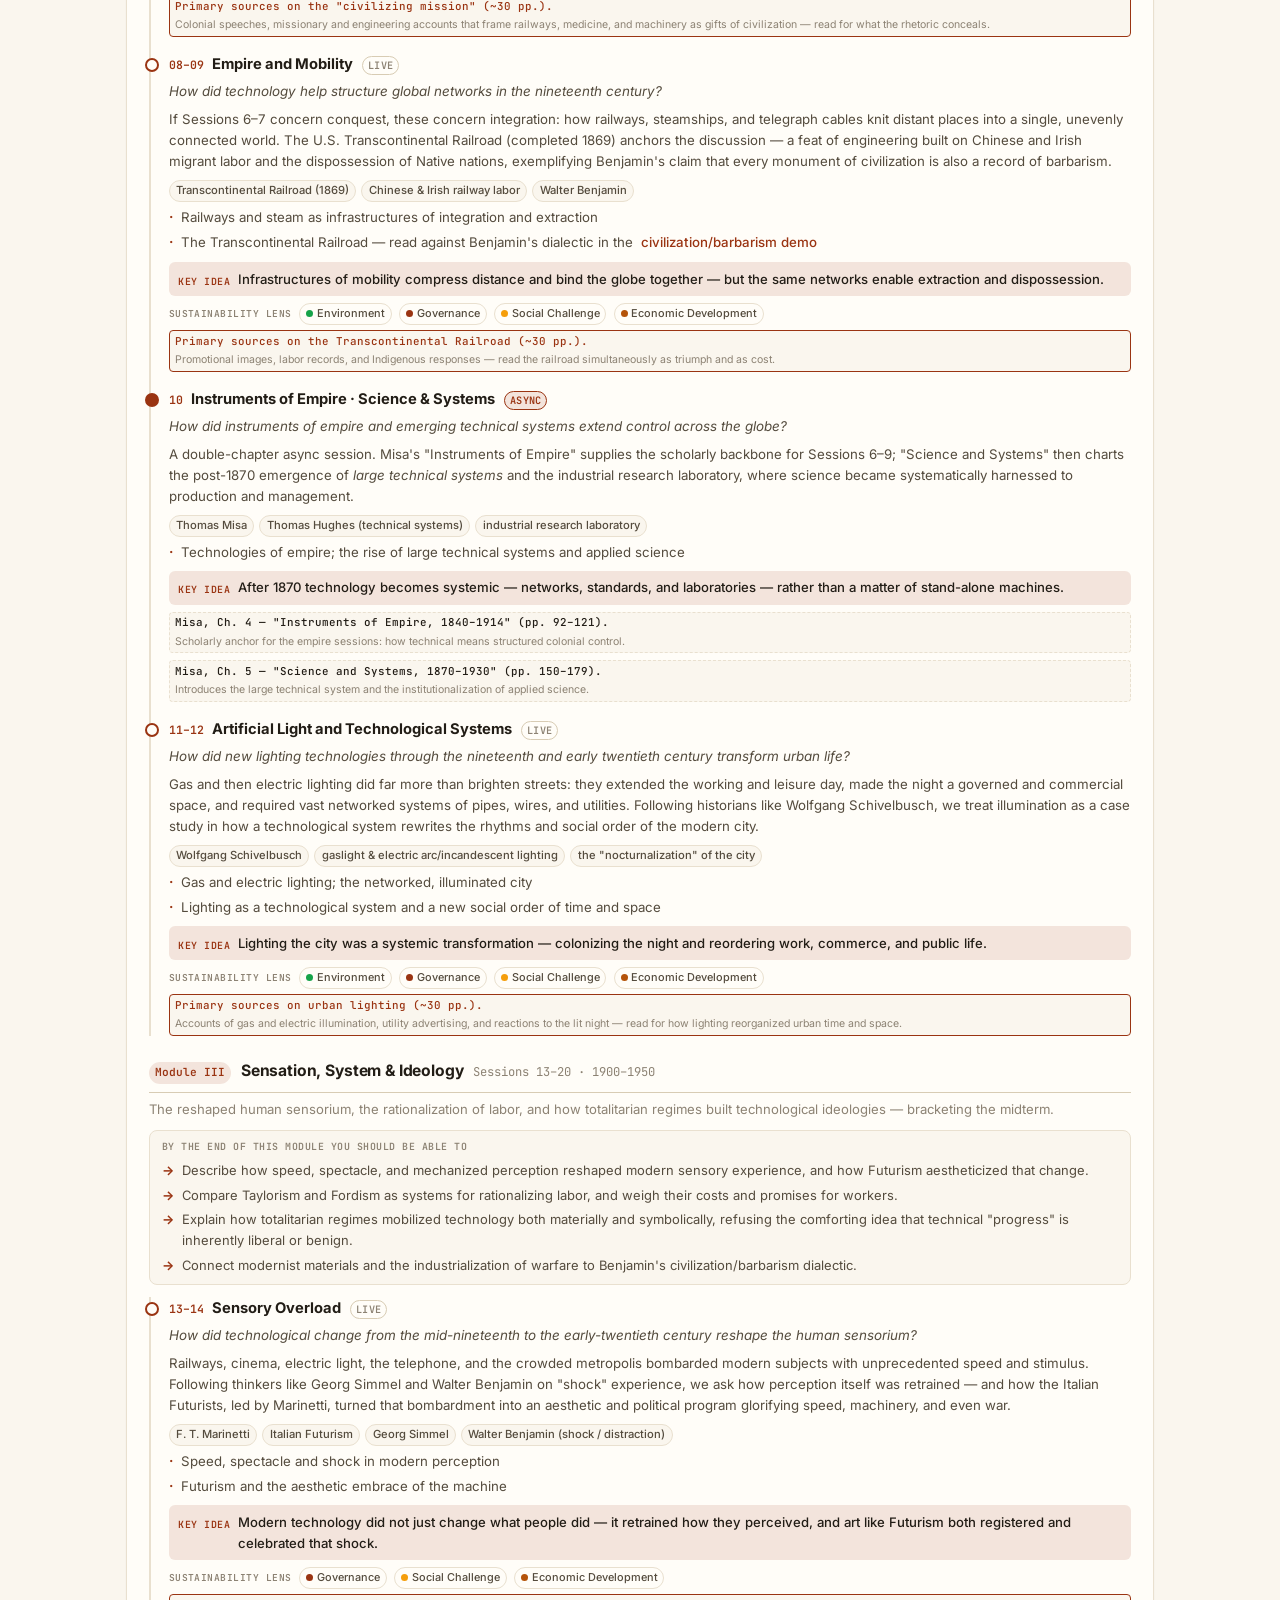
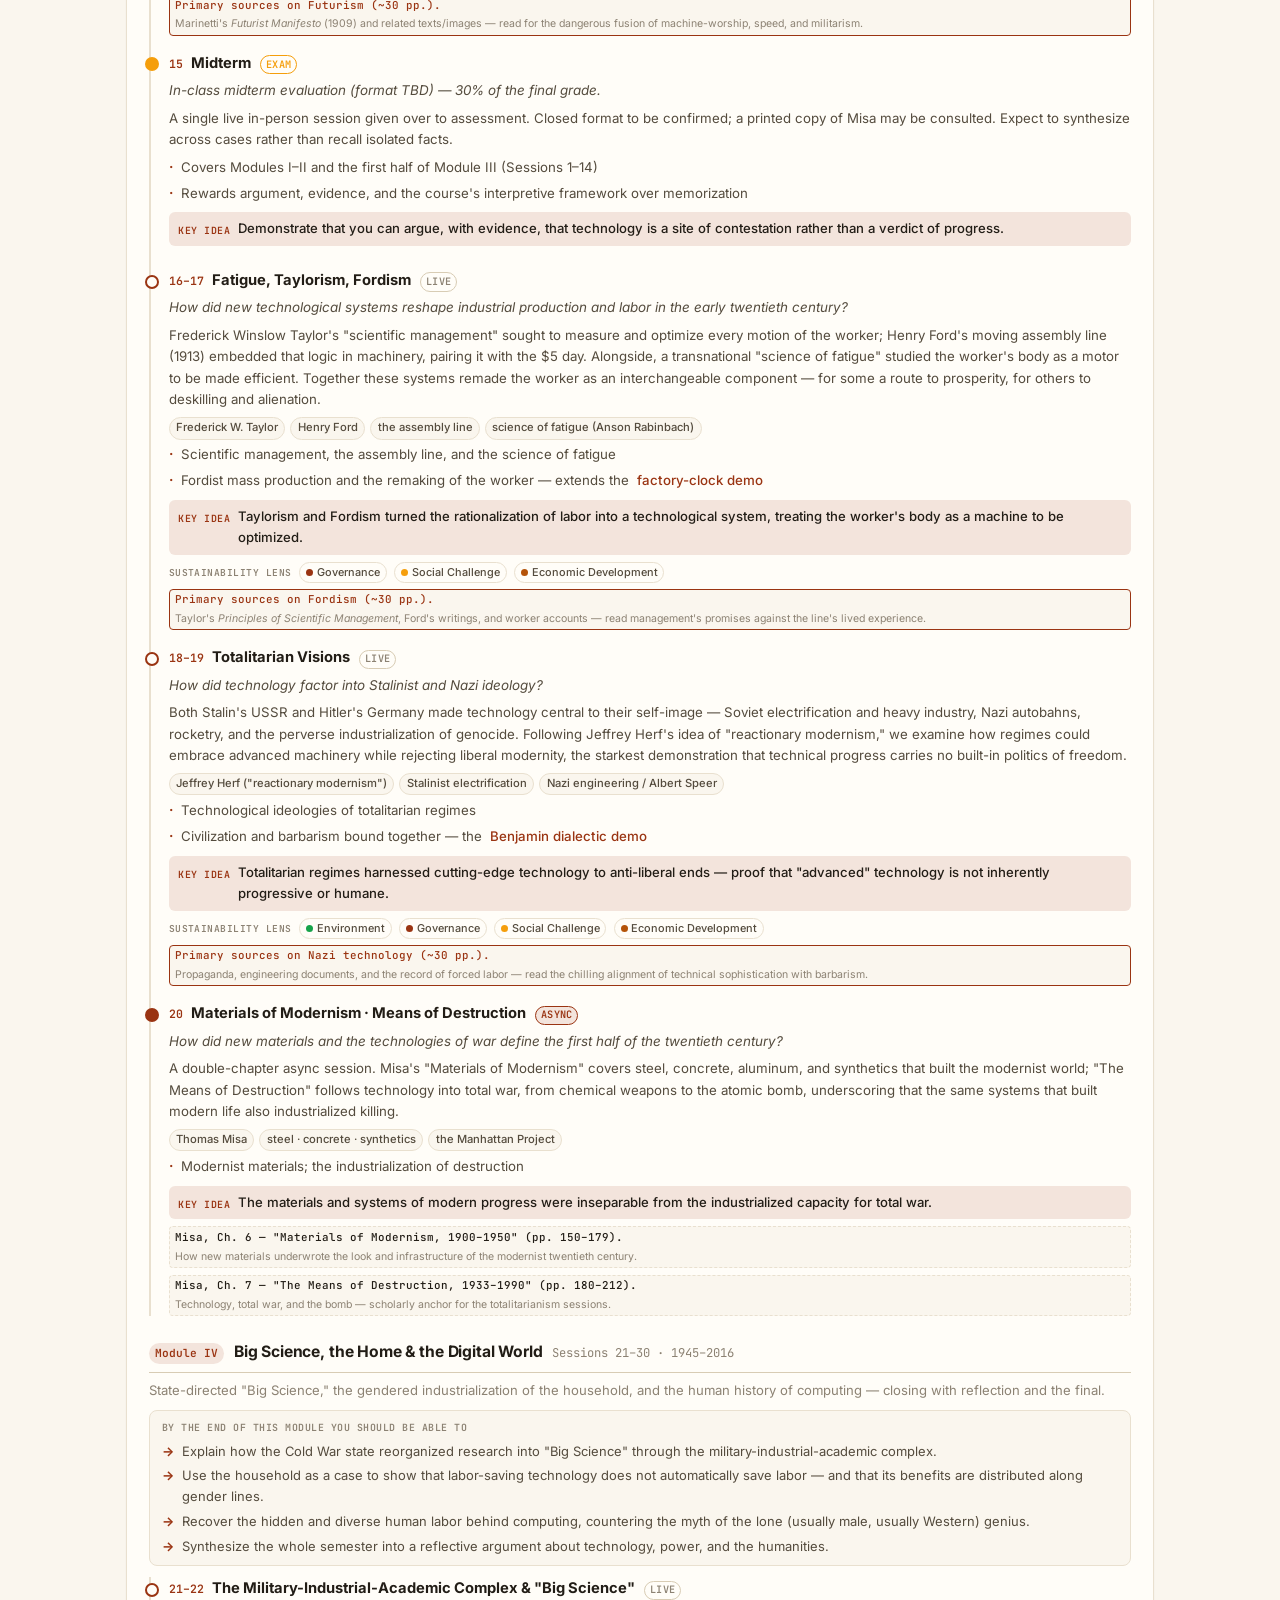
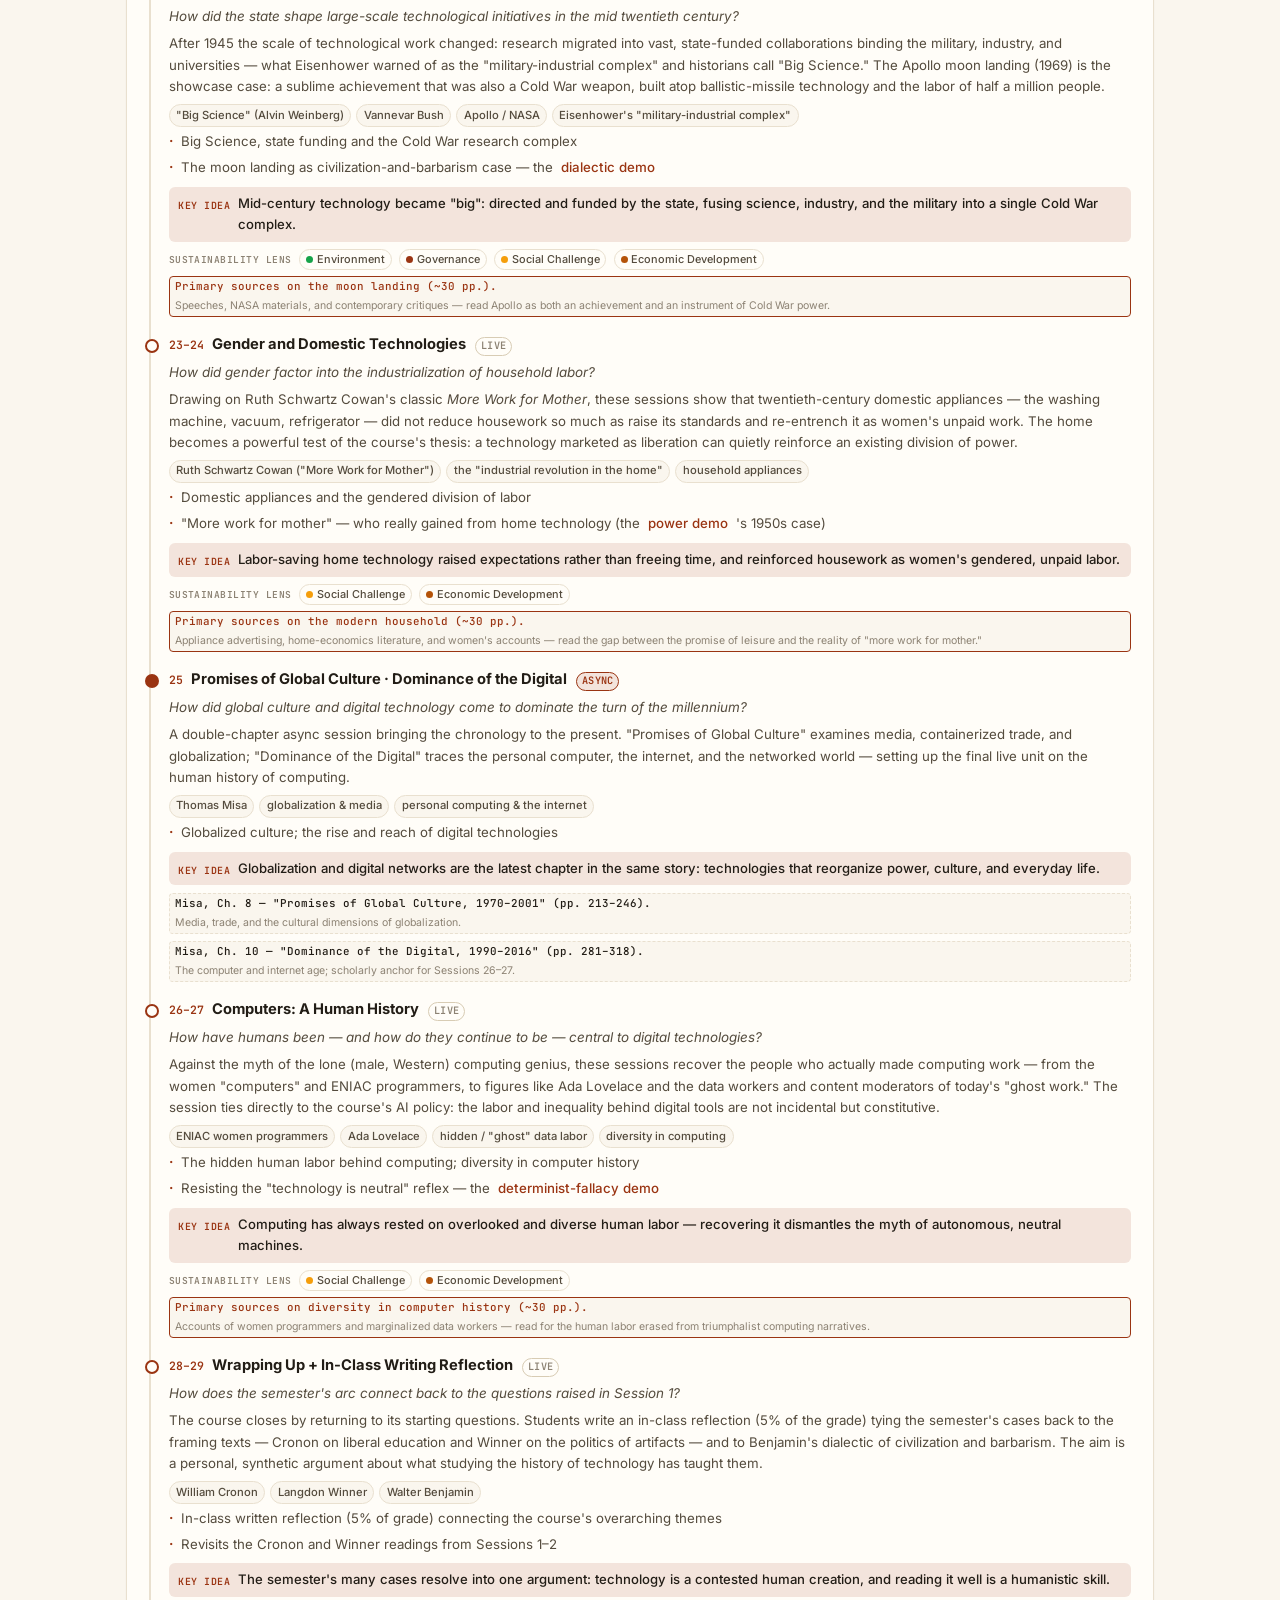
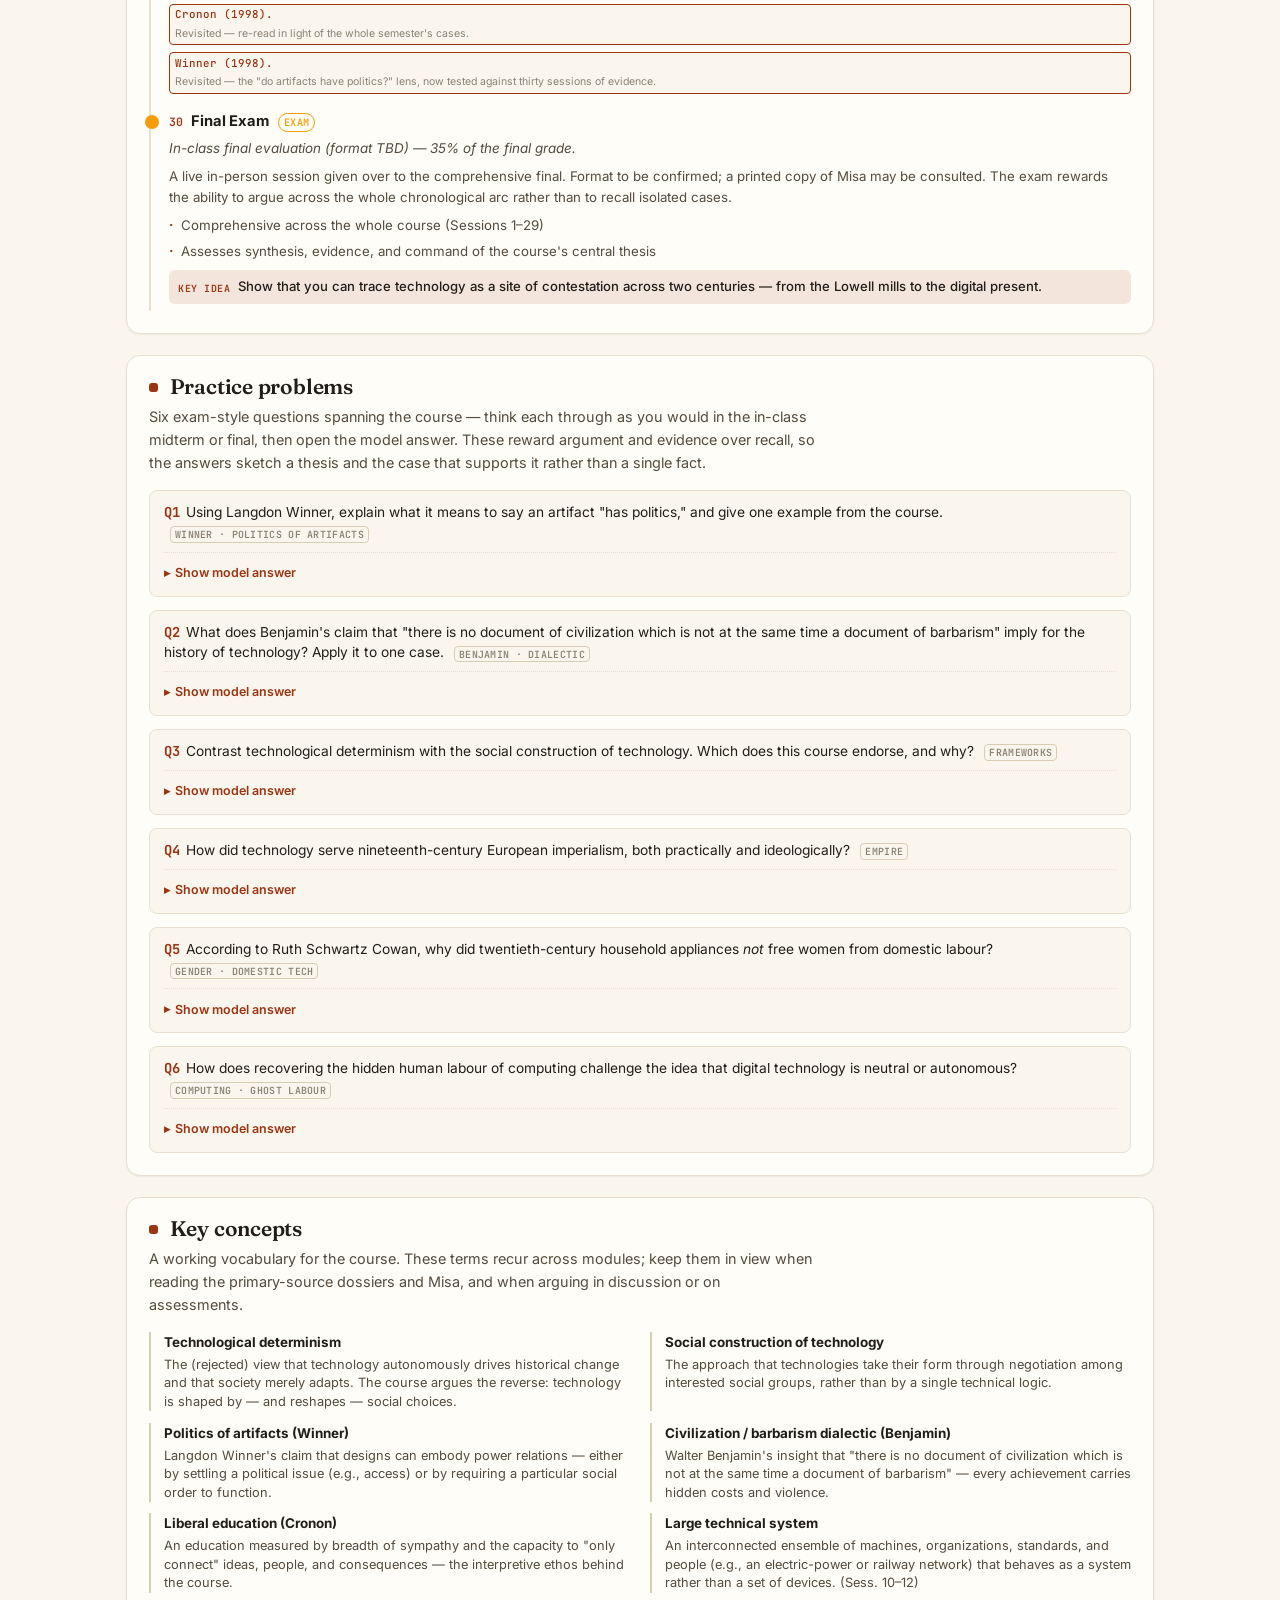
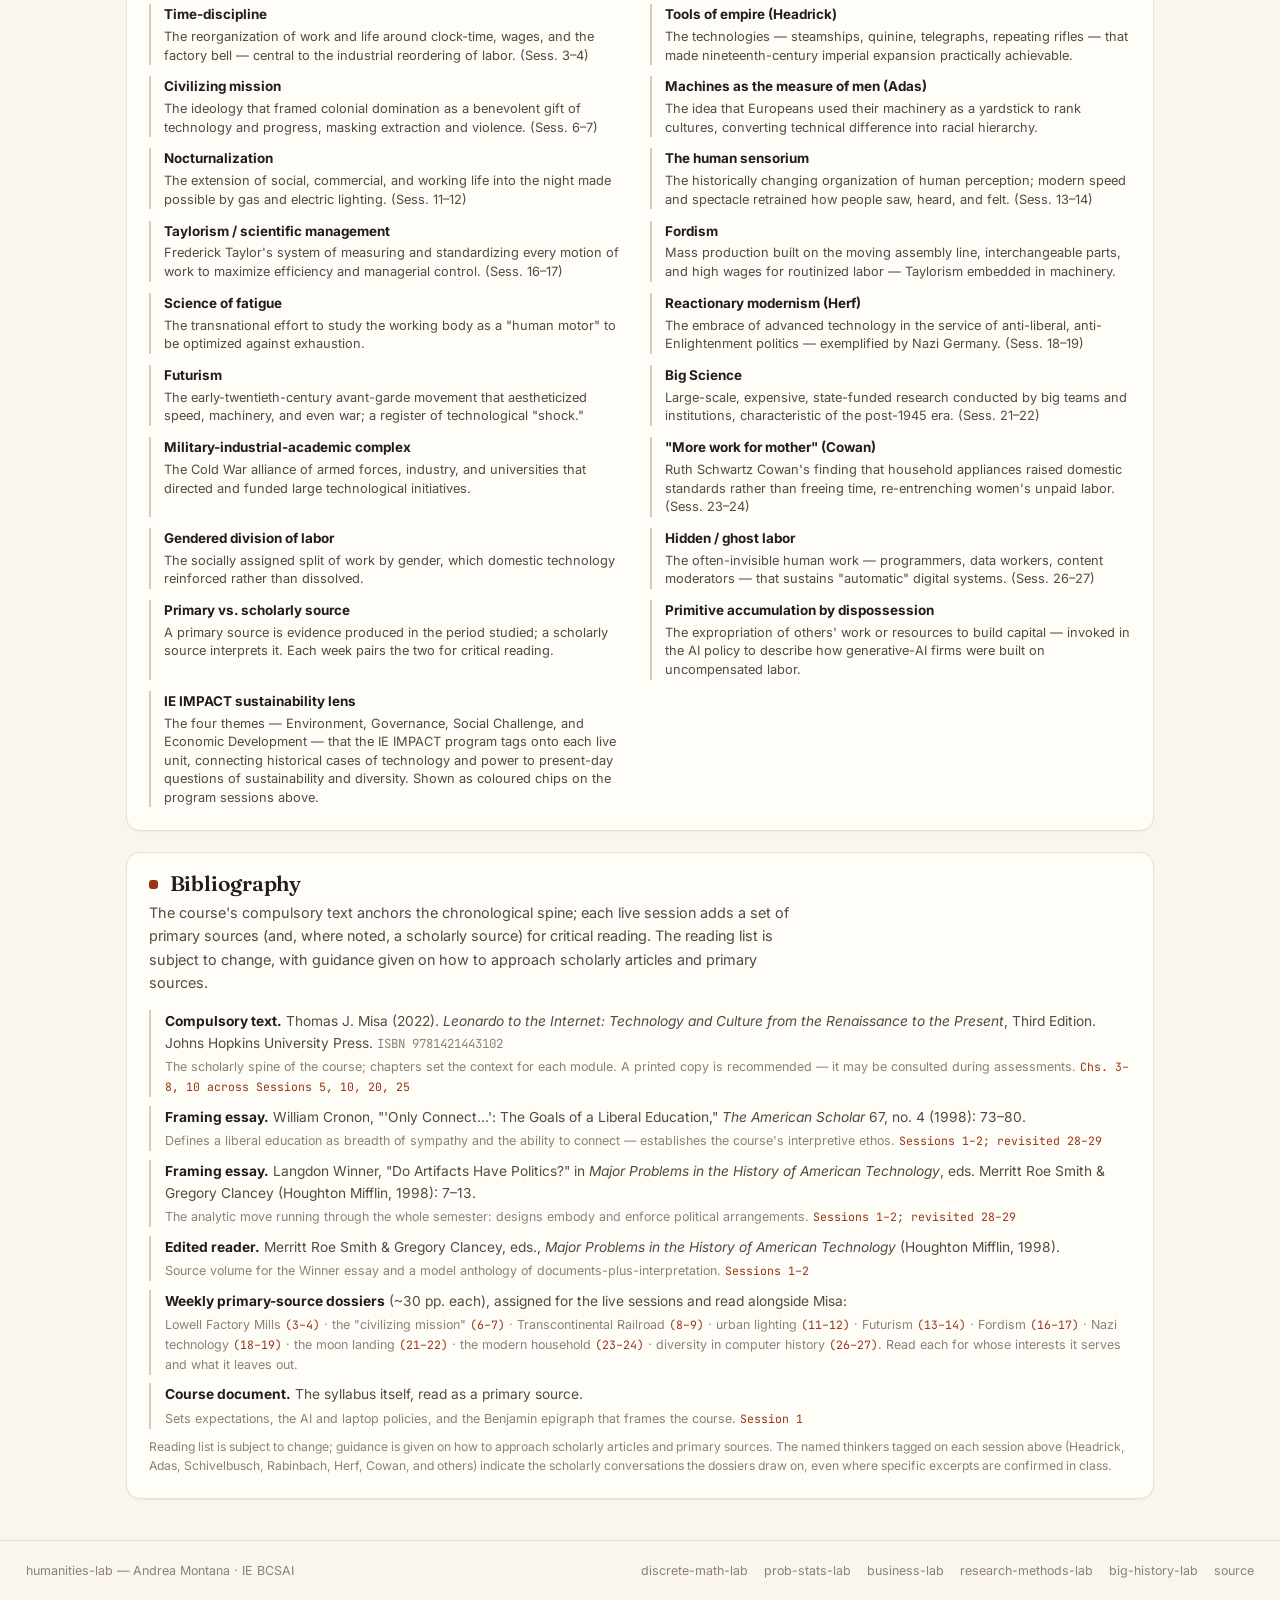
==== commit 077984bd: "Add Practice problems section to course notes Six exam-style conceptual questions (Winner's politics" ====
--- a/course.html
+++ b/course.html
@@ -198,7 +198,25 @@
       .acard-head .awt { font-family: var(--font-mono); font-size: 0.72rem; font-weight: 600; color: var(--accent); }
       .acard p { margin: 0.3rem 0 0; color: var(--ink-soft); font-size: 0.8rem; }
       .acard p .alab { font-weight: 600; color: var(--ink); }
-    </style>
+    
+      /* practice problems */
+      .pp { margin-top: 0.8rem; border: 1px solid var(--rule); border-radius: 8px; padding: 0.7rem 0.85rem; background: var(--bg); }
+      .pp:first-of-type { margin-top: 0.5rem; }
+      .pp .ppq { font-size: 0.86rem; color: var(--ink); line-height: 1.5; }
+      .pp .ppq .qn { font-family: var(--font-mono); font-weight: 700; color: var(--accent); margin-right: 0.4rem; }
+      .pp .pptag { font-family: var(--font-mono); font-size: 0.62rem; font-weight: 600; text-transform: uppercase; letter-spacing: 0.03em; color: var(--muted); border: 1px solid var(--rule-h); border-radius: 4px; padding: 0.08em 0.4em; margin-left: 0.4rem; white-space: nowrap; }
+      .pp .ppq code, .ppsol code { font-family: var(--font-mono); font-size: 0.92em; color: var(--accent); }
+      .ppsol { margin-top: 0.5rem; border-top: 1px dotted var(--rule); padding-top: 0.45rem; }
+      .ppsol > summary { cursor: pointer; font-size: 0.78rem; font-weight: 600; color: var(--accent); list-style: none; display: inline-flex; align-items: center; gap: 0.35rem; }
+      .ppsol > summary::-webkit-details-marker { display: none; }
+      .ppsol > summary::before { content: '▸'; font-size: 0.72rem; transition: transform 0.15s ease; }
+      .ppsol[open] > summary::before { transform: rotate(90deg); }
+      .ppsol > summary:hover { text-decoration: underline; }
+      .ppsol .sol { margin-top: 0.45rem; font-size: 0.82rem; color: var(--ink-soft); line-height: 1.5; }
+      .ppsol .sol b { color: var(--ink); }
+      .ppsol .ans { margin-top: 0.45rem; padding: 0.4rem 0.6rem; border-left: 2px solid var(--accent); background: var(--accent-soft); border-radius: 0 5px 5px 0; font-size: 0.82rem; color: var(--ink-soft); }
+      .ppsol .ans b { color: var(--ink); }
+</style>
   </head>
   <body>
     <header>
@@ -214,6 +232,7 @@
         <a href="#methodology">methodology</a>
         <a href="#assessment">assessment</a>
         <a href="#program">program</a>
+        <a href="#practice">practice</a>
         <a href="#concepts">key concepts</a>
         <a href="#bibliography">bibliography</a>
         <a href="./SYLLABUS.pdf" target="_blank">syllabus PDF</a>
@@ -745,6 +764,105 @@
       </section>
 
       <!-- KEY CONCEPTS GLOSSARY ---------------------------------------------- -->
+      <!-- PRACTICE PROBLEMS -->
+      <section class="demo" id="practice">
+        <h2>Practice problems</h2>
+        <p class="cap">Six exam-style questions spanning the course — think each through as you would in the in-class
+          midterm or final, then open the model answer. These reward argument and evidence over recall, so the answers
+          sketch a thesis and the case that supports it rather than a single fact.</p>
+
+        <div class="pp">
+          <div class="ppq"><span class="qn">Q1</span>Using Langdon Winner, explain what it means to say an artifact "has politics," and give one example from the course. <span class="pptag">Winner · politics of artifacts</span></div>
+          <details class="ppsol">
+            <summary>Show model answer</summary>
+            <div class="sol">
+              Winner argues that designs can <b>embody and enforce power relations</b> — either by settling a political
+              issue (his example: Robert Moses's deliberately low parkway overpasses, which kept buses, and the poorer
+              riders who used them, away from certain areas) or by being "inherently political" because they require a
+              particular social order to function. The course's task is therefore interpretive: read the design for the
+              arrangement of power it builds in. A course example is the Lowell mill — its clock, bell, and boardinghouse
+              rules built labour discipline into the very organisation of the factory.
+            </div>
+            <div class="ans"><b>Thesis:</b> artifacts encode power by design; e.g., Moses's low bridges, or the time-discipline built into the Lowell mills.</div>
+          </details>
+        </div>
+
+        <div class="pp">
+          <div class="ppq"><span class="qn">Q2</span>What does Benjamin's claim that "there is no document of civilization which is not at the same time a document of barbarism" imply for the history of technology? Apply it to one case. <span class="pptag">Benjamin · dialectic</span></div>
+          <details class="ppsol">
+            <summary>Show model answer</summary>
+            <div class="sol">
+              It means every celebrated achievement also records hidden costs and violence, so we must read triumph and
+              cost <b>together</b> rather than telling a progress-only story. Applied to the Transcontinental Railroad:
+              a genuine engineering marvel that knit a continent together — and simultaneously a record of exploited
+              Chinese and Irish migrant labour and the dispossession of Native nations. (The moon landing works equally
+              well: a sublime achievement built atop ballistic-missile technology and Cold-War power.)
+            </div>
+            <div class="ans"><b>Thesis:</b> every monument of progress is also a record of its costs — the railroad's marvel rests on migrant labour and Indigenous dispossession.</div>
+          </details>
+        </div>
+
+        <div class="pp">
+          <div class="ppq"><span class="qn">Q3</span>Contrast technological determinism with the social construction of technology. Which does this course endorse, and why? <span class="pptag">frameworks</span></div>
+          <details class="ppsol">
+            <summary>Show model answer</summary>
+            <div class="sol">
+              <b>Determinism</b> holds that technology autonomously drives historical change and that society merely
+              adapts. The <b>social-construction</b> view holds that technologies take their form through negotiation
+              among interested social groups. The course rejects determinism and treats technology as a <i>site of
+              contestation</i> — which is exactly why it studies who gains and who loses from a technology rather than
+              the genius of individual inventors.
+            </div>
+            <div class="ans"><b>Thesis:</b> determinism (tech drives society) vs. social construction (society shapes tech); the course endorses the latter — technology as contested terrain.</div>
+          </details>
+        </div>
+
+        <div class="pp">
+          <div class="ppq"><span class="qn">Q4</span>How did technology serve nineteenth-century European imperialism, both practically and ideologically? <span class="pptag">empire</span></div>
+          <details class="ppsol">
+            <summary>Show model answer</summary>
+            <div class="sol">
+              <b>Practically</b>, Daniel Headrick's "tools of empire" — steamships, quinine prophylaxis, the telegraph,
+              and breech-loading rifles — made conquest and the control of distant territory feasible. <b>Ideologically</b>,
+              Michael Adas's "machines as the measure of men" shows Europeans treated their own technology as proof of
+              civilisational superiority, converting technical difference into a racial hierarchy that justified the
+              "civilizing mission."
+            </div>
+            <div class="ans"><b>Thesis:</b> practically through Headrick's tools of empire (steamships, quinine, telegraph, rifles); ideologically through Adas's "measure of men" → the civilizing mission.</div>
+          </details>
+        </div>
+
+        <div class="pp">
+          <div class="ppq"><span class="qn">Q5</span>According to Ruth Schwartz Cowan, why did twentieth-century household appliances <em>not</em> free women from domestic labour? <span class="pptag">gender · domestic tech</span></div>
+          <details class="ppsol">
+            <summary>Show model answer</summary>
+            <div class="sol">
+              In <i>More Work for Mother</i>, Cowan argues that appliances <b>raised the standards</b> of cleanliness,
+              cooking, and childcare rather than cutting the hours of work, and that they re-entrenched housework as
+              women's unpaid, gendered responsibility — an "industrial revolution in the home" that redistributed the
+              labour rather than removing it. A technology marketed as liberation quietly reinforced an existing
+              division of power.
+            </div>
+            <div class="ans"><b>Thesis:</b> appliances raised domestic standards instead of saving time, re-entrenching housework as women's unpaid labour — "more work for mother."</div>
+          </details>
+        </div>
+
+        <div class="pp">
+          <div class="ppq"><span class="qn">Q6</span>How does recovering the hidden human labour of computing challenge the idea that digital technology is neutral or autonomous? <span class="pptag">computing · ghost labour</span></div>
+          <details class="ppsol">
+            <summary>Show model answer</summary>
+            <div class="sol">
+              From the women "computers" and the ENIAC programmers, and figures like Ada Lovelace, through to today's
+              data labellers and content moderators ("ghost work"), computing has always depended on <b>overlooked and
+              diverse human labour</b>. Surfacing it dismantles the myth of the lone (male, Western) genius and of the
+              "neutral machine," and connects directly to the course's AI policy on the exploited, often global-south
+              labour behind today's tools.
+            </div>
+            <div class="ans"><b>Thesis:</b> computing always rested on hidden, diverse labour (ENIAC women, ghost workers) — exposing it refutes the neutral, autonomous-machine myth.</div>
+          </details>
+        </div>
+      </section>
+
       <section class="demo" id="concepts">
         <h2>Key concepts</h2>
         <p class="cap">A working vocabulary for the course. These terms recur across modules; keep them in view when
